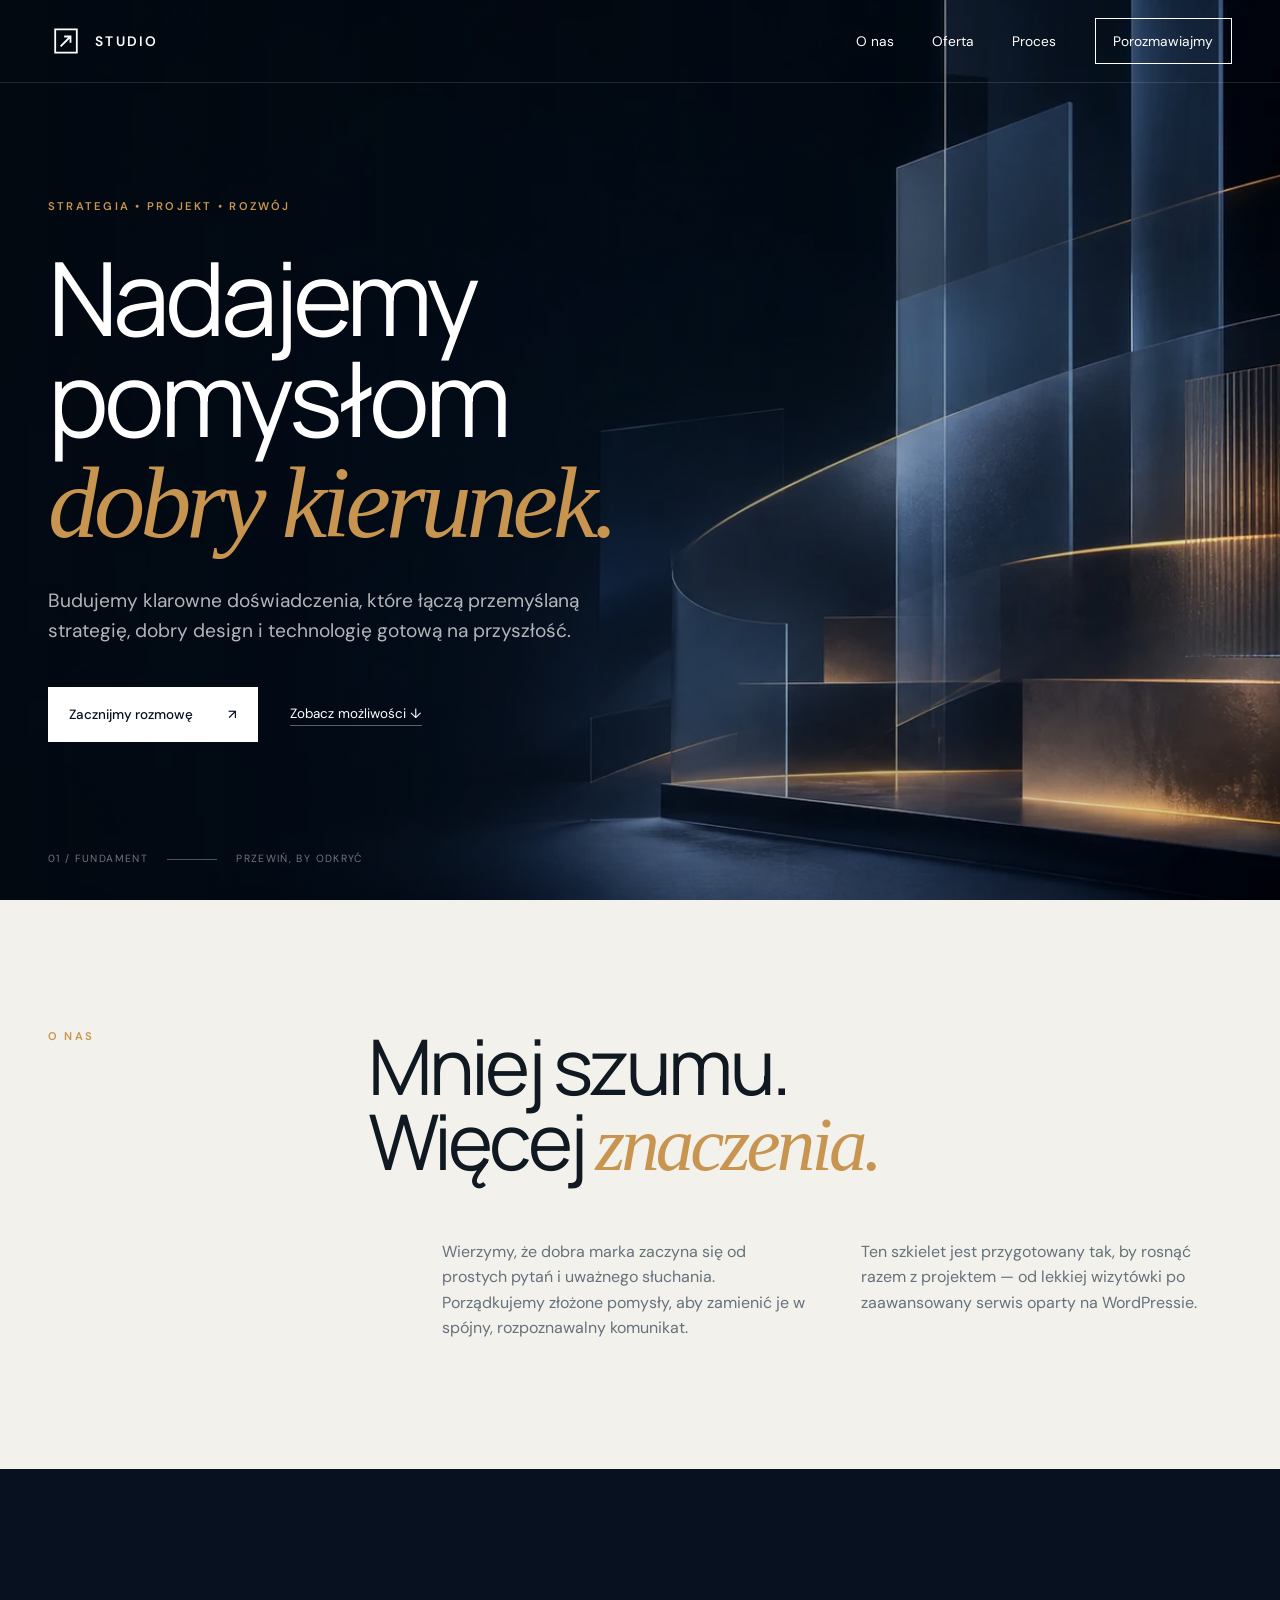
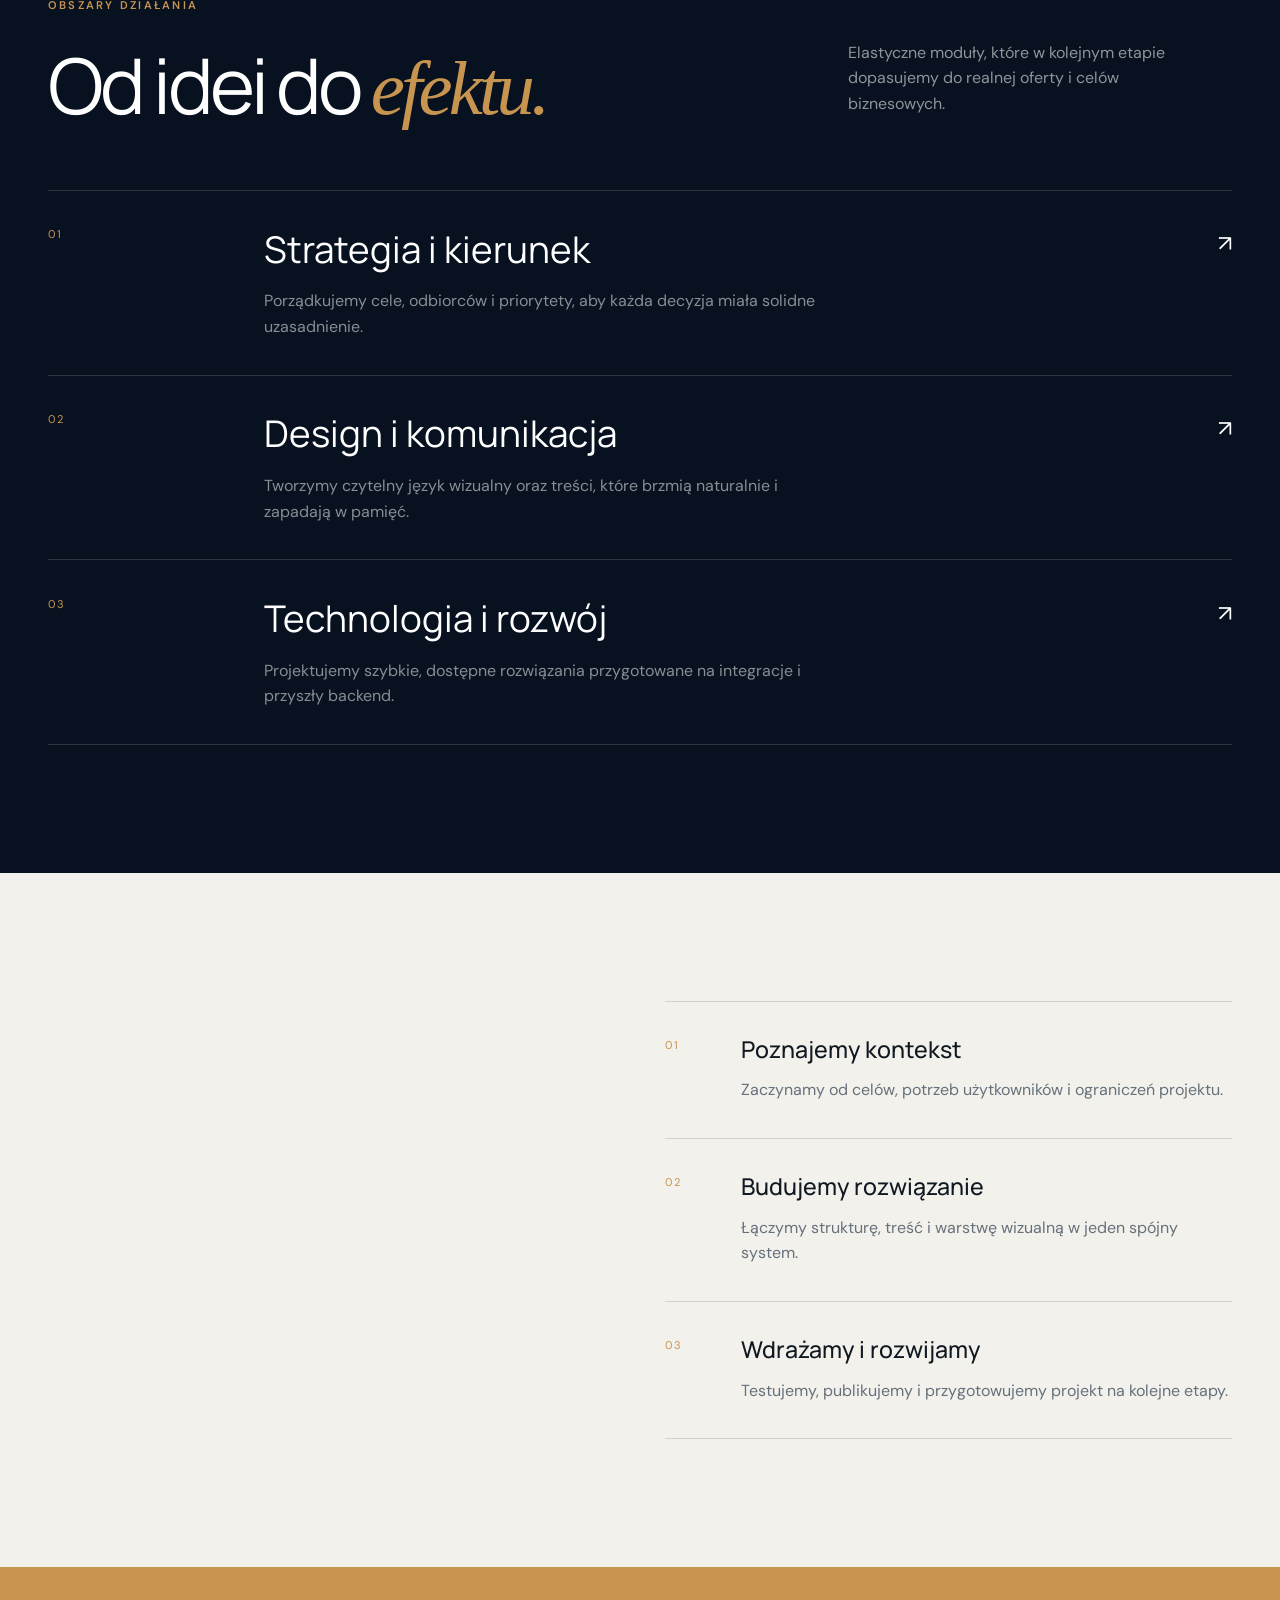
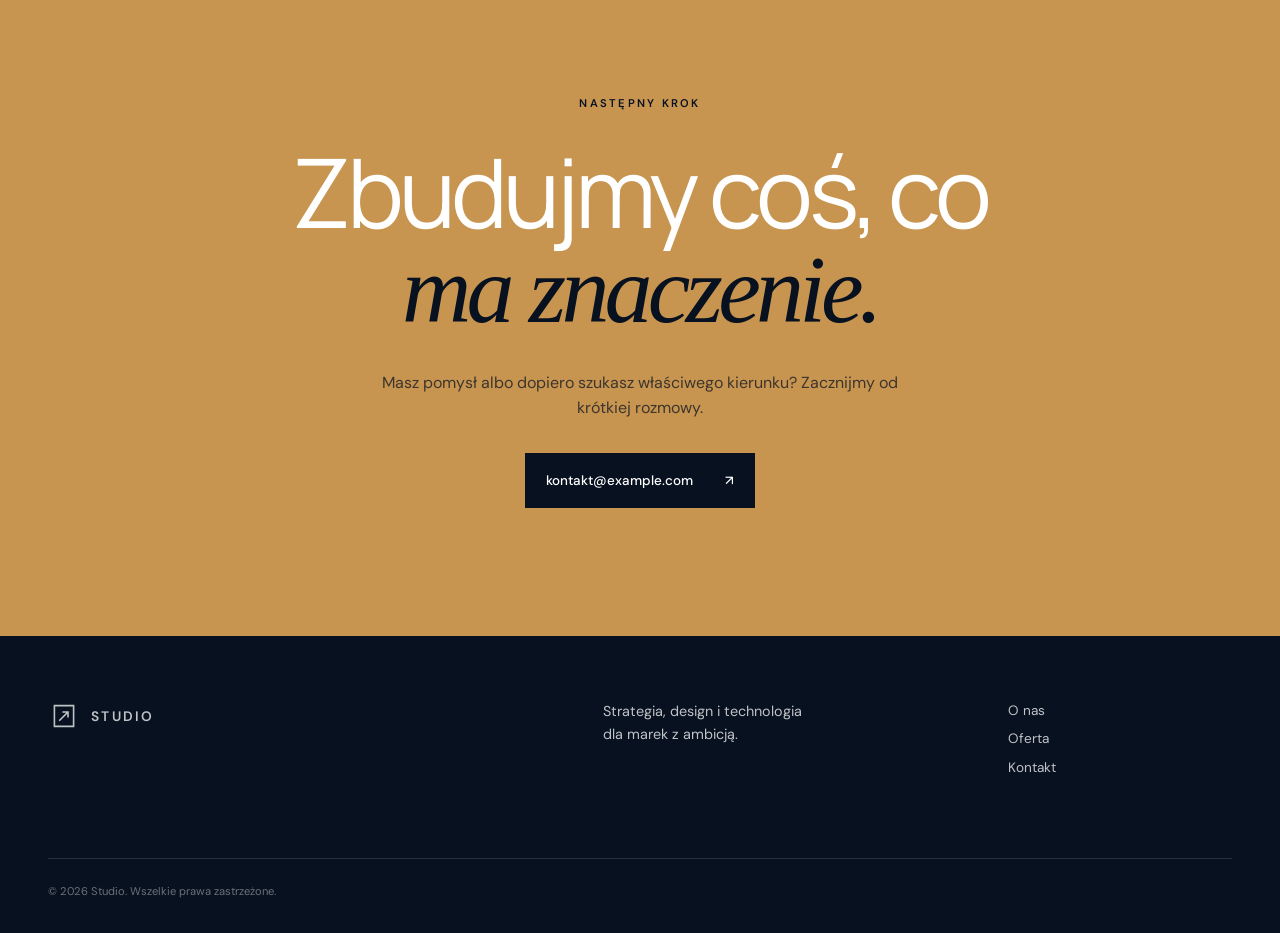
==== index.html @ fa6a7a1a "Initial professional website scaffold" ====
<!doctype html>
<html lang="pl">
  <head>
    <meta charset="utf-8">
    <meta name="viewport" content="width=device-width, initial-scale=1">
    <meta name="description" content="Nowoczesny fundament strony firmowej — przejrzysty, szybki i gotowy do dalszego rozwoju.">
    <meta name="theme-color" content="#07111f">
    <meta property="og:type" content="website">
    <meta property="og:title" content="Studio — dobry kierunek dla Twojej marki">
    <meta property="og:description" content="Profesjonalny szkielet strony gotowy na kolejny etap rozwoju.">
    <meta property="og:image" content="assets/images/hero-abstract.png">
    <title>Studio — dobry kierunek dla Twojej marki</title>

    <link rel="icon" href="assets/images/favicon.svg" type="image/svg+xml">
    <link rel="manifest" href="site.webmanifest">
    <link rel="preload" href="assets/images/hero-abstract.webp" as="image" type="image/webp">
    <link rel="stylesheet" href="assets/css/styles.css">
    <script src="assets/js/main.js" defer></script>
  </head>
  <body>
    <a class="skip-link" href="#main">Przejdź do treści</a>

    <header class="site-header" data-header>
      <div class="container header-inner">
        <a class="brand" href="#start" aria-label="Studio — strona główna">
          <svg aria-hidden="true" viewBox="0 0 40 40" width="36" height="36">
            <path d="M8 7h24v26H8z" fill="none" stroke="currentColor" stroke-width="2"/>
            <path d="M14 26 25 15m-7 0h7v7" fill="none" stroke="currentColor" stroke-width="2"/>
          </svg>
          <span>STUDIO</span>
        </a>

        <button class="menu-toggle" type="button" aria-expanded="false" aria-controls="main-nav">
          <span class="sr-only">Otwórz menu</span>
          <span></span><span></span>
        </button>

        <nav class="main-nav" id="main-nav" aria-label="Główna nawigacja">
          <a href="#o-nas">O nas</a>
          <a href="#oferta">Oferta</a>
          <a href="#proces">Proces</a>
          <a href="#kontakt" class="nav-cta">Porozmawiajmy</a>
        </nav>
      </div>
    </header>

    <main id="main">
      <section class="hero" id="start" aria-labelledby="hero-title">
        <div class="hero-media" aria-hidden="true"></div>
        <div class="container hero-content">
          <p class="eyebrow reveal">Strategia&nbsp;• Projekt&nbsp;• Rozwój</p>
          <h1 id="hero-title" class="reveal">Nadajemy pomysłom<br><em>dobry kierunek.</em></h1>
          <p class="hero-lead reveal">Budujemy klarowne doświadczenia, które łączą przemyślaną strategię, dobry design i technologię gotową na przyszłość.</p>
          <div class="hero-actions reveal">
            <a class="button button-primary" href="#kontakt">Zacznijmy rozmowę <span aria-hidden="true">↗</span></a>
            <a class="text-link" href="#oferta">Zobacz możliwości <span aria-hidden="true">↓</span></a>
          </div>
        </div>
        <div class="container hero-foot" aria-hidden="true">
          <span>01 / Fundament</span>
          <span class="hero-line"></span>
          <span>Przewiń, by odkryć</span>
        </div>
      </section>

      <section class="intro section" id="o-nas" aria-labelledby="intro-title">
        <div class="container intro-grid">
          <p class="section-label reveal">O nas</p>
          <div>
            <h2 id="intro-title" class="section-title reveal">Mniej szumu.<br>Więcej <em>znaczenia.</em></h2>
            <div class="intro-copy reveal">
              <p>Wierzymy, że dobra marka zaczyna się od prostych pytań i uważnego słuchania. Porządkujemy złożone pomysły, aby zamienić je w spójny, rozpoznawalny komunikat.</p>
              <p>Ten szkielet jest przygotowany tak, by rosnąć razem z projektem — od lekkiej wizytówki po zaawansowany serwis oparty na WordPressie.</p>
            </div>
          </div>
        </div>
      </section>

      <section class="services section" id="oferta" aria-labelledby="services-title">
        <div class="container">
          <div class="section-head">
            <div>
              <p class="section-label reveal">Obszary działania</p>
              <h2 id="services-title" class="section-title reveal">Od idei do <em>efektu.</em></h2>
            </div>
            <p class="section-aside reveal">Elastyczne moduły, które w kolejnym etapie dopasujemy do realnej oferty i celów biznesowych.</p>
          </div>

          <div class="service-list">
            <article class="service-card reveal">
              <span class="service-number">01</span>
              <div>
                <h3>Strategia i kierunek</h3>
                <p>Porządkujemy cele, odbiorców i priorytety, aby każda decyzja miała solidne uzasadnienie.</p>
              </div>
              <span class="service-icon" aria-hidden="true">↗</span>
            </article>
            <article class="service-card reveal">
              <span class="service-number">02</span>
              <div>
                <h3>Design i komunikacja</h3>
                <p>Tworzymy czytelny język wizualny oraz treści, które brzmią naturalnie i zapadają w pamięć.</p>
              </div>
              <span class="service-icon" aria-hidden="true">↗</span>
            </article>
            <article class="service-card reveal">
              <span class="service-number">03</span>
              <div>
                <h3>Technologia i rozwój</h3>
                <p>Projektujemy szybkie, dostępne rozwiązania przygotowane na integracje i przyszły backend.</p>
              </div>
              <span class="service-icon" aria-hidden="true">↗</span>
            </article>
          </div>
        </div>
      </section>

      <section class="process section" id="proces" aria-labelledby="process-title">
        <div class="container process-grid">
          <div class="process-heading">
            <p class="section-label reveal">Jak pracujemy</p>
            <h2 id="process-title" class="section-title reveal">Prosty proces.<br><em>Dobry rezultat.</em></h2>
          </div>
          <ol class="steps">
            <li class="reveal"><span>01</span><div><h3>Poznajemy kontekst</h3><p>Zaczynamy od celów, potrzeb użytkowników i ograniczeń projektu.</p></div></li>
            <li class="reveal"><span>02</span><div><h3>Budujemy rozwiązanie</h3><p>Łączymy strukturę, treść i warstwę wizualną w jeden spójny system.</p></div></li>
            <li class="reveal"><span>03</span><div><h3>Wdrażamy i rozwijamy</h3><p>Testujemy, publikujemy i przygotowujemy projekt na kolejne etapy.</p></div></li>
          </ol>
        </div>
      </section>

      <section class="contact section" id="kontakt" aria-labelledby="contact-title">
        <div class="container contact-inner">
          <p class="section-label reveal">Następny krok</p>
          <h2 id="contact-title" class="contact-title reveal">Zbudujmy coś, co<br><em>ma znaczenie.</em></h2>
          <p class="contact-copy reveal">Masz pomysł albo dopiero szukasz właściwego kierunku? Zacznijmy od krótkiej rozmowy.</p>
          <a class="button button-light reveal" href="mailto:kontakt@example.com">kontakt@example.com <span aria-hidden="true">↗</span></a>
        </div>
      </section>
    </main>

    <footer class="site-footer">
      <div class="container footer-grid">
        <a class="brand" href="#start" aria-label="Studio — wróć na początek">
          <svg aria-hidden="true" viewBox="0 0 40 40" width="32" height="32"><path d="M8 7h24v26H8zM14 26 25 15m-7 0h7v7" fill="none" stroke="currentColor" stroke-width="2"/></svg>
          <span>STUDIO</span>
        </a>
        <div class="footer-note">Strategia, design i technologia<br>dla marek z ambicją.</div>
        <div class="footer-links"><a href="#o-nas">O nas</a><a href="#oferta">Oferta</a><a href="#kontakt">Kontakt</a></div>
        <p class="copyright">© <span data-year></span> Studio. Wszelkie prawa zastrzeżone.</p>
      </div>
    </footer>
  </body>
</html>
---- assets/css/styles.css ----
@import url('https://fonts.googleapis.com/css2?family=DM+Sans:wght@400;500;600&family=Manrope:wght@400;500;600&display=swap');

:root {
  --ink: #101922;
  --navy: #07111f;
  --navy-soft: #0c1a2b;
  --paper: #f3f1eb;
  --white: #fff;
  --muted: #65717c;
  --line: rgba(16, 25, 34, .14);
  --accent: #c89551;
  --container: 1200px;
  --gutter: clamp(1.25rem, 4vw, 3rem);
  --display: "Manrope", sans-serif;
  --body: "DM Sans", sans-serif;
}

* { box-sizing: border-box; }
html { scroll-behavior: smooth; }
body { margin: 0; overflow-x: hidden; color: var(--ink); background: var(--paper); font-family: var(--body); line-height: 1.6; -webkit-font-smoothing: antialiased; }
body.menu-open { overflow: hidden; }
a { color: inherit; text-decoration: none; }
img { max-width: 100%; display: block; }
button { font: inherit; }
.container { width: min(100% - (var(--gutter) * 2), var(--container)); margin-inline: auto; }
.sr-only { position: absolute; width: 1px; height: 1px; padding: 0; margin: -1px; overflow: hidden; clip: rect(0, 0, 0, 0); white-space: nowrap; border: 0; }
.skip-link { position: fixed; z-index: 100; top: 1rem; left: 1rem; padding: .7rem 1rem; color: var(--navy); background: var(--white); transform: translateY(-150%); transition: transform .2s; }
.skip-link:focus { transform: translateY(0); }

.site-header { position: fixed; z-index: 20; inset: 0 0 auto; color: var(--white); border-bottom: 1px solid rgba(255,255,255,.12); transition: background .3s, color .3s, box-shadow .3s; }
.site-header.is-scrolled { color: var(--ink); background: rgba(243,241,235,.92); box-shadow: 0 8px 30px rgba(0,0,0,.06); backdrop-filter: blur(14px); }
.header-inner { min-height: 82px; display: flex; align-items: center; justify-content: space-between; }
.brand { position: relative; z-index: 2; display: inline-flex; align-items: center; gap: .7rem; font-size: .86rem; font-weight: 600; letter-spacing: .16em; }
.main-nav { display: flex; align-items: center; gap: clamp(1.4rem, 3vw, 2.8rem); font-size: .86rem; }
.main-nav > a:not(.nav-cta) { position: relative; }
.main-nav > a:not(.nav-cta)::after { content: ""; position: absolute; inset: auto 0 -.4rem; height: 1px; background: currentColor; transform: scaleX(0); transform-origin: right; transition: transform .25s; }
.main-nav > a:hover::after, .main-nav > a:focus-visible::after { transform: scaleX(1); transform-origin: left; }
.nav-cta { padding: .7rem 1.1rem; border: 1px solid currentColor; }
.menu-toggle { display: none; width: 42px; height: 42px; border: 0; background: transparent; color: currentColor; }
.menu-toggle::before, .menu-toggle::after { content: ""; display: block; width: 22px; height: 1px; margin: 3px auto; background: currentColor; transition: transform .2s; }

.hero { position: relative; isolation: isolate; min-height: min(900px, 100svh); display: grid; align-items: center; overflow: hidden; color: var(--white); background: var(--navy); }
.hero::after { content: ""; position: absolute; z-index: -1; inset: 0; background: linear-gradient(90deg, rgba(3,10,18,.8) 0%, rgba(3,10,18,.35) 55%, rgba(3,10,18,.06)); }
.hero-media { position: absolute; z-index: -2; inset: 0; background: url("../images/hero-abstract.webp") 57% center / cover no-repeat; animation: hero-in 1.5s cubic-bezier(.2,.7,.2,1) both; }
.hero-content { padding-block: 9.5rem 7rem; }
.eyebrow, .section-label { margin: 0 0 2rem; color: var(--accent); font-size: .7rem; font-weight: 600; letter-spacing: .2em; text-transform: uppercase; }
.hero h1, .section-title, .contact-title { font-family: var(--display); font-weight: 400; line-height: .98; letter-spacing: -.05em; }
.hero h1 { max-width: 900px; margin: 0; font-size: clamp(3.3rem, 8vw, 7.7rem); }
em { color: var(--accent); font-family: Georgia, serif; font-weight: 400; }
.hero-lead { max-width: 570px; margin: 2rem 0 0; color: rgba(255,255,255,.7); font-size: clamp(1rem, 1.5vw, 1.2rem); }
.hero-actions { display: flex; align-items: center; gap: 2rem; margin-top: 2.5rem; }
.button { display: inline-flex; align-items: center; justify-content: space-between; gap: 2rem; min-width: 210px; padding: 1rem 1.25rem; border: 1px solid transparent; font-size: .84rem; font-weight: 500; transition: transform .2s, background .2s, color .2s; }
.button:hover { transform: translateY(-2px); }
.button-primary { color: var(--navy); background: var(--white); }
.text-link { font-size: .84rem; border-bottom: 1px solid rgba(255,255,255,.35); }
.hero-foot { position: absolute; inset: auto 0 2rem; display: flex; align-items: center; gap: 1.2rem; color: rgba(255,255,255,.44); font-size: .65rem; letter-spacing: .13em; text-transform: uppercase; }
.hero-line { width: 50px; height: 1px; background: rgba(255,255,255,.3); }

.section { padding-block: clamp(5.5rem, 10vw, 9rem); }
.intro-grid { display: grid; grid-template-columns: 1fr 3fr; gap: 2rem; }
.section-title { margin: 0; font-size: clamp(2.7rem, 6vw, 5.6rem); }
.intro-copy { max-width: 790px; display: grid; grid-template-columns: repeat(2, 1fr); gap: 3rem; margin: 3.5rem 0 0 auto; color: var(--muted); }
.intro-copy p { margin: 0; }

.services { color: var(--white); background: var(--navy); }
.section-head { display: grid; grid-template-columns: 2fr 1fr; align-items: end; gap: 2rem; margin-bottom: 4rem; }
.section-aside { max-width: 350px; margin: 0 0 .6rem; color: rgba(255,255,255,.55); }
.service-list { border-top: 1px solid rgba(255,255,255,.15); }
.service-card { display: grid; grid-template-columns: .4fr 2fr auto; gap: 2rem; align-items: start; padding: 2.2rem 0; border-bottom: 1px solid rgba(255,255,255,.15); transition: padding .25s, background .25s; }
.service-card:hover { padding-inline: 1rem; background: rgba(255,255,255,.025); }
.service-number { color: var(--accent); font-size: .7rem; letter-spacing: .15em; }
.service-card h3 { margin: -.4rem 0 .6rem; font-family: var(--display); font-size: clamp(1.5rem, 3vw, 2.3rem); font-weight: 400; }
.service-card p { max-width: 580px; margin: 0; color: rgba(255,255,255,.52); }
.service-icon { font-size: 1.4rem; }

.process-grid { display: grid; grid-template-columns: 1fr 1.1fr; gap: clamp(3rem, 8vw, 8rem); }
.process-heading { position: sticky; top: 130px; align-self: start; }
.steps { margin: 0; padding: 0; list-style: none; border-top: 1px solid var(--line); }
.steps li { display: grid; grid-template-columns: 60px 1fr; gap: 1rem; padding: 2.2rem 0; border-bottom: 1px solid var(--line); }
.steps li > span { color: var(--accent); font-size: .7rem; letter-spacing: .14em; }
.steps h3 { margin: -.4rem 0 .6rem; font-family: var(--display); font-size: 1.45rem; font-weight: 500; }
.steps p { margin: 0; color: var(--muted); }

.contact { color: var(--white); background: var(--accent); }
.contact .section-label { color: var(--navy); }
.contact-inner { text-align: center; }
.contact-title { margin: 0; font-size: clamp(3rem, 7.5vw, 7rem); }
.contact-title em { color: var(--navy); }
.contact-copy { max-width: 540px; margin: 2rem auto; color: rgba(7,17,31,.72); }
.button-light { color: var(--white); background: var(--navy); }

.site-footer { padding: 4rem 0 2rem; color: rgba(255,255,255,.75); background: var(--navy); }
.footer-grid { display: grid; grid-template-columns: 1.4fr 1fr .6fr; gap: 2rem; align-items: start; }
.footer-note { font-size: .9rem; }
.footer-links { display: grid; gap: .4rem; font-size: .85rem; }
.footer-links a:hover { color: var(--white); }
.copyright { grid-column: 1 / -1; margin: 3rem 0 0; padding-top: 1.5rem; border-top: 1px solid rgba(255,255,255,.12); font-size: .7rem; color: rgba(255,255,255,.4); }

.reveal { opacity: 0; transform: translateY(22px); transition: opacity .75s ease, transform .75s cubic-bezier(.2,.7,.2,1); }
.reveal.is-visible { opacity: 1; transform: none; }
@keyframes hero-in { from { opacity: 0; transform: scale(1.04); } }

@media (max-width: 780px) {
  body.menu-open .site-header { color: var(--white); }
  .header-inner { min-height: 68px; }
  .menu-toggle { position: relative; z-index: 2; display: flex; flex-direction: column; align-items: center; justify-content: center; flex: 0 0 42px; }
  .menu-toggle[aria-expanded="true"]::before { transform: translateY(3.5px) rotate(45deg); }
  .menu-toggle[aria-expanded="true"]::after { transform: translateY(-3.5px) rotate(-45deg); }
  .main-nav { position: fixed; inset: 0; display: flex; flex-direction: column; align-items: flex-start; justify-content: center; padding: var(--gutter); color: var(--white); background: var(--navy); opacity: 0; visibility: hidden; transform: translateY(-10px); transition: .25s; font-family: var(--display); font-size: 2rem; }
  .main-nav.is-open { opacity: 1; visibility: visible; transform: none; }
  .nav-cta { margin-top: 1rem; font-family: var(--body); font-size: .9rem; }
  .hero { min-height: 780px; }
  .hero h1 { font-size: clamp(2.75rem, 12vw, 3.3rem); }
  .hero-lead { width: 100%; overflow-wrap: break-word; }
  .hero::after { background: linear-gradient(90deg, rgba(3,10,18,.8), rgba(3,10,18,.22)); }
  .hero-media { background-position: 64% center; }
  .hero-actions { align-items: flex-start; flex-direction: column; gap: 1.3rem; }
  .hero-foot { display: none; }
  .intro-grid, .section-head, .process-grid { grid-template-columns: 1fr; }
  .intro-copy { grid-template-columns: 1fr; gap: 1rem; margin-top: 2.5rem; }
  .section-aside { margin-top: 1rem; }
  .service-card { grid-template-columns: 35px 1fr auto; gap: .8rem; }
  .process-heading { position: static; }
  .footer-grid { grid-template-columns: 1fr 1fr; }
  .footer-note { display: none; }
}

@media (prefers-reduced-motion: reduce) {
  html { scroll-behavior: auto; }
  *, *::before, *::after { animation-duration: .01ms !important; animation-iteration-count: 1 !important; transition-duration: .01ms !important; }
  .reveal { opacity: 1; transform: none; }
}
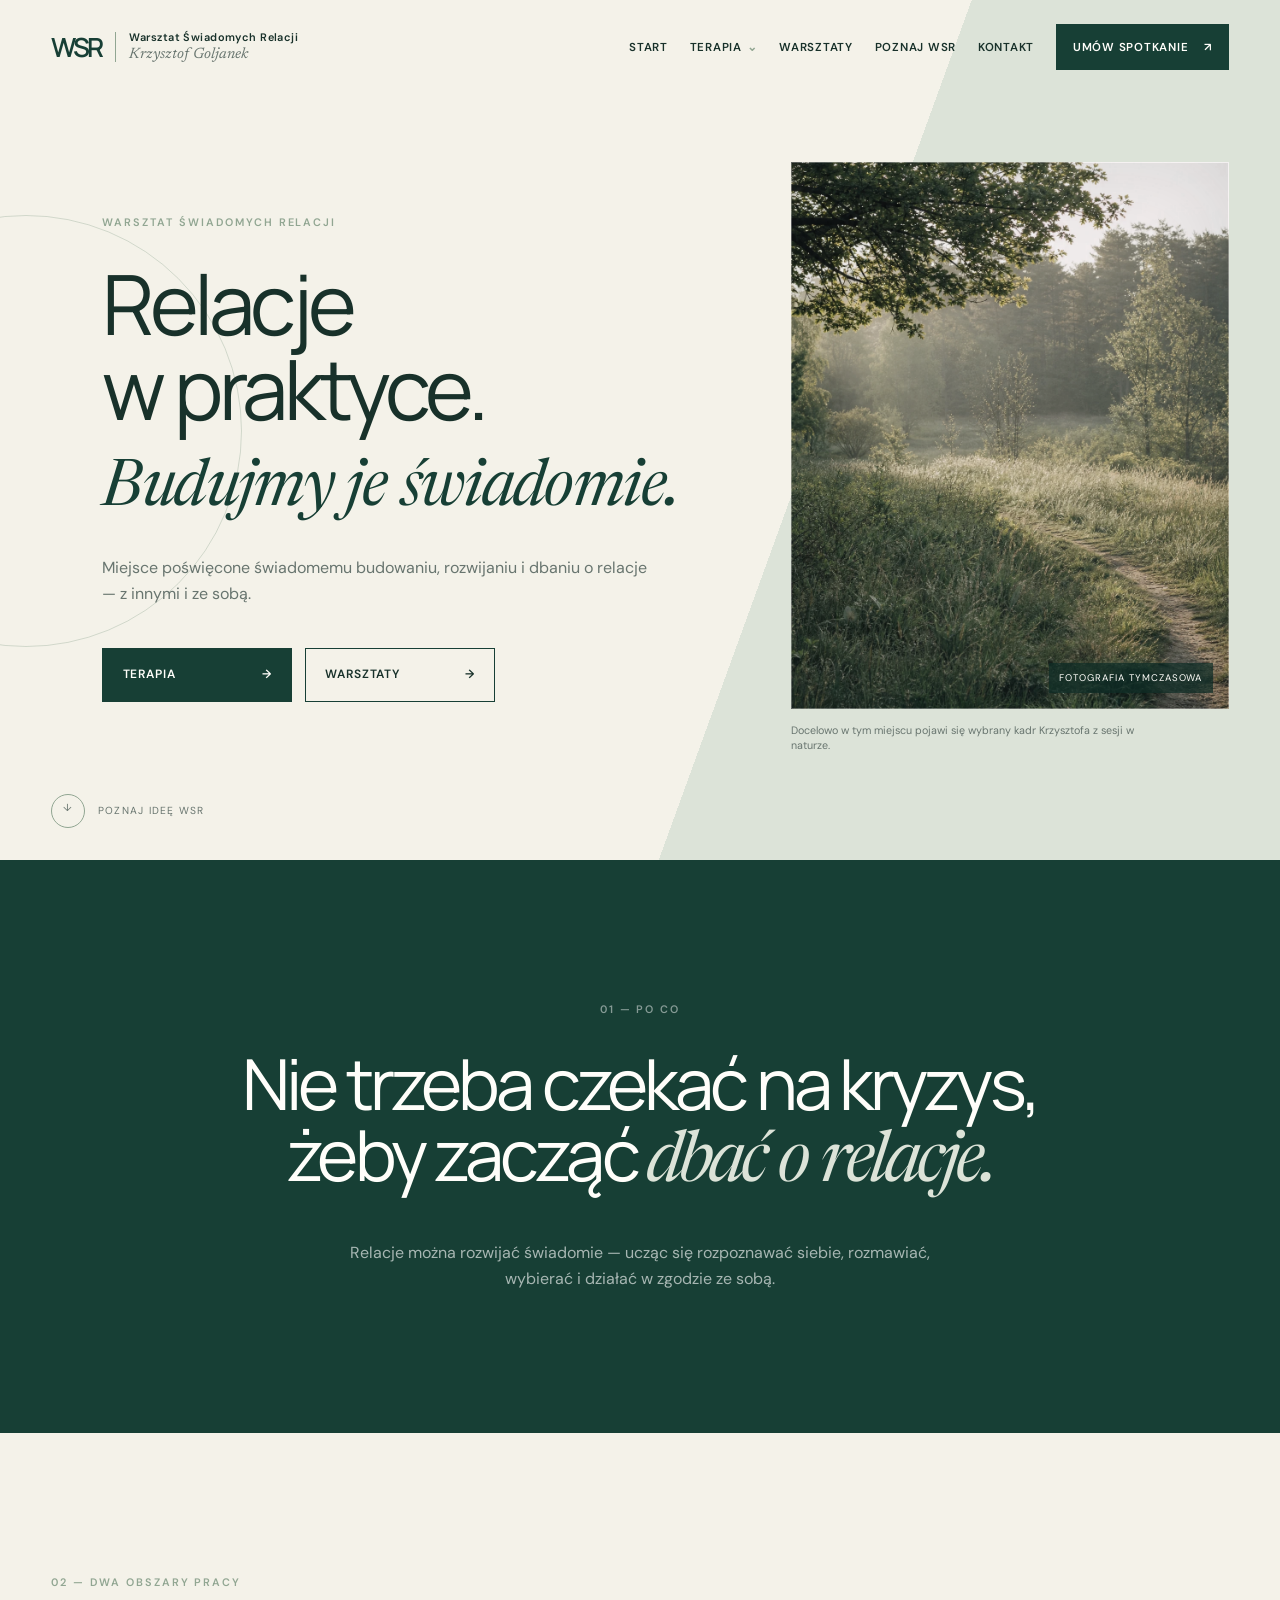
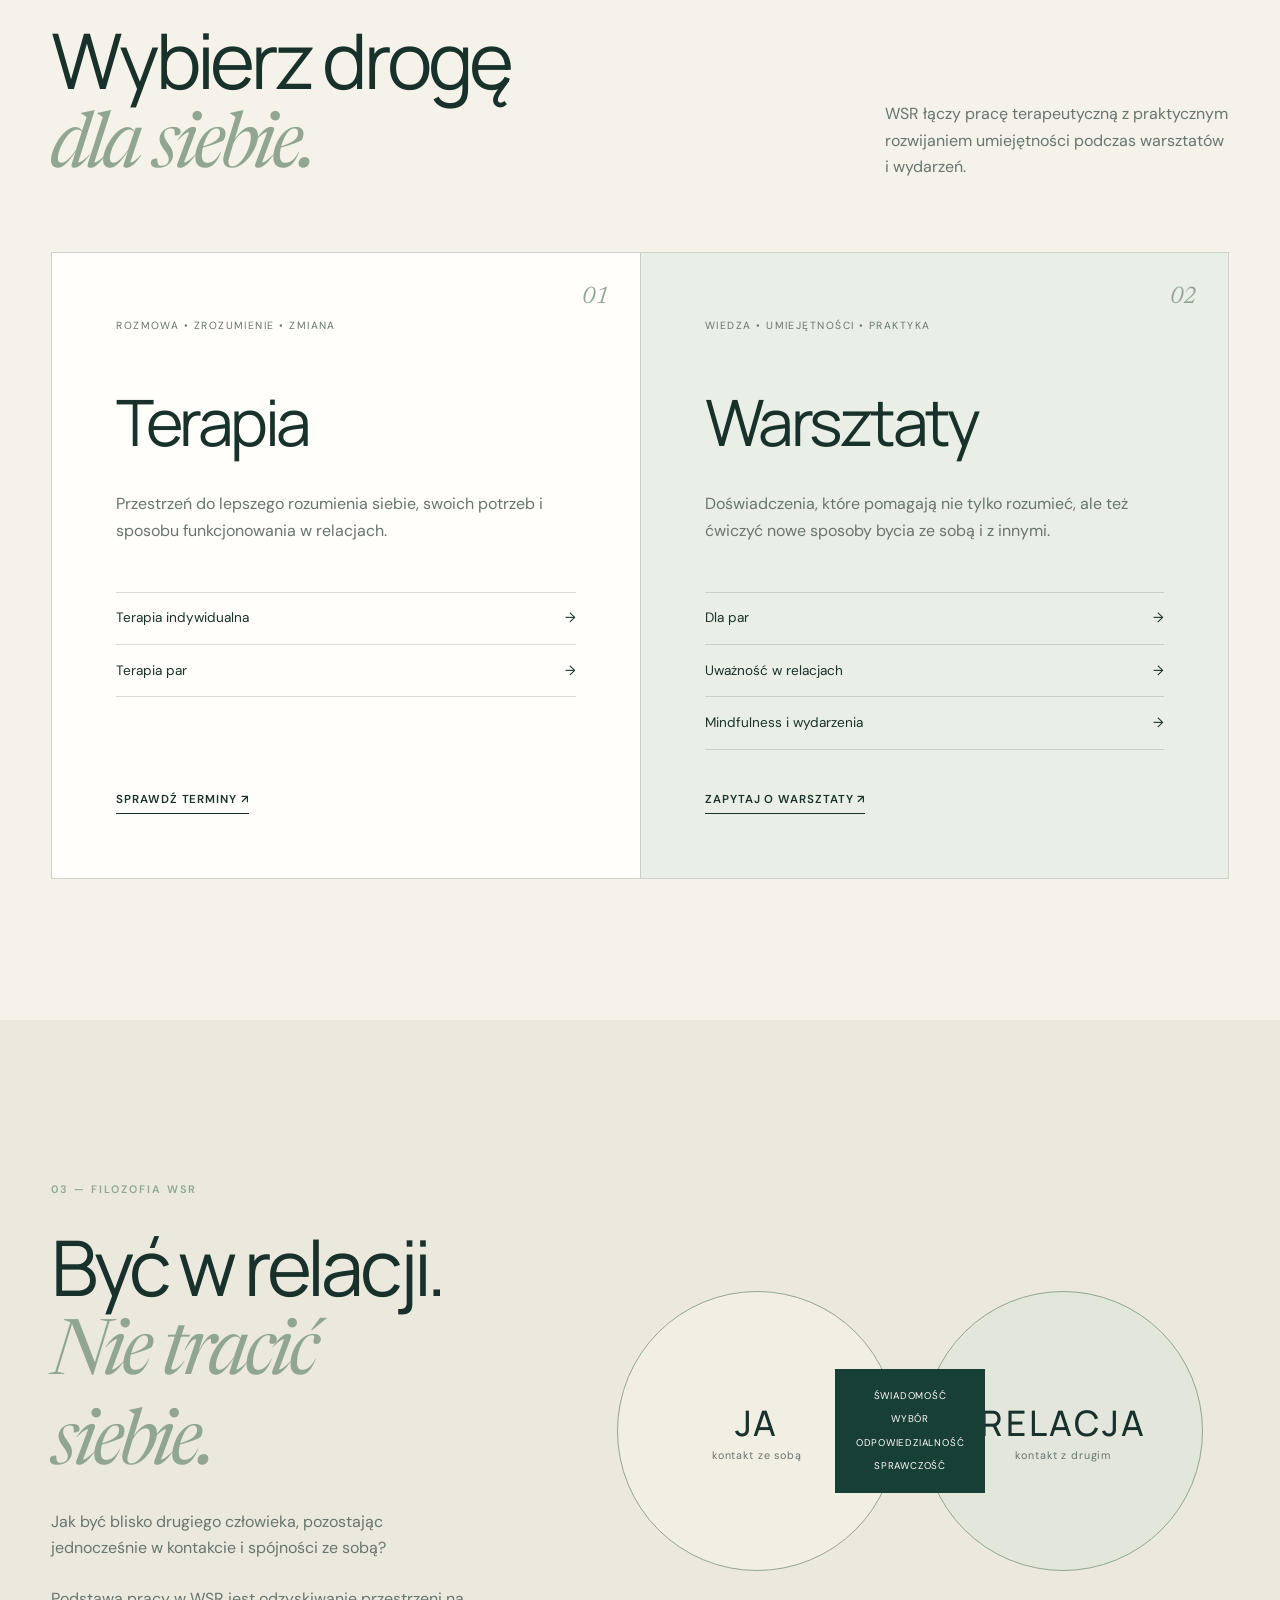
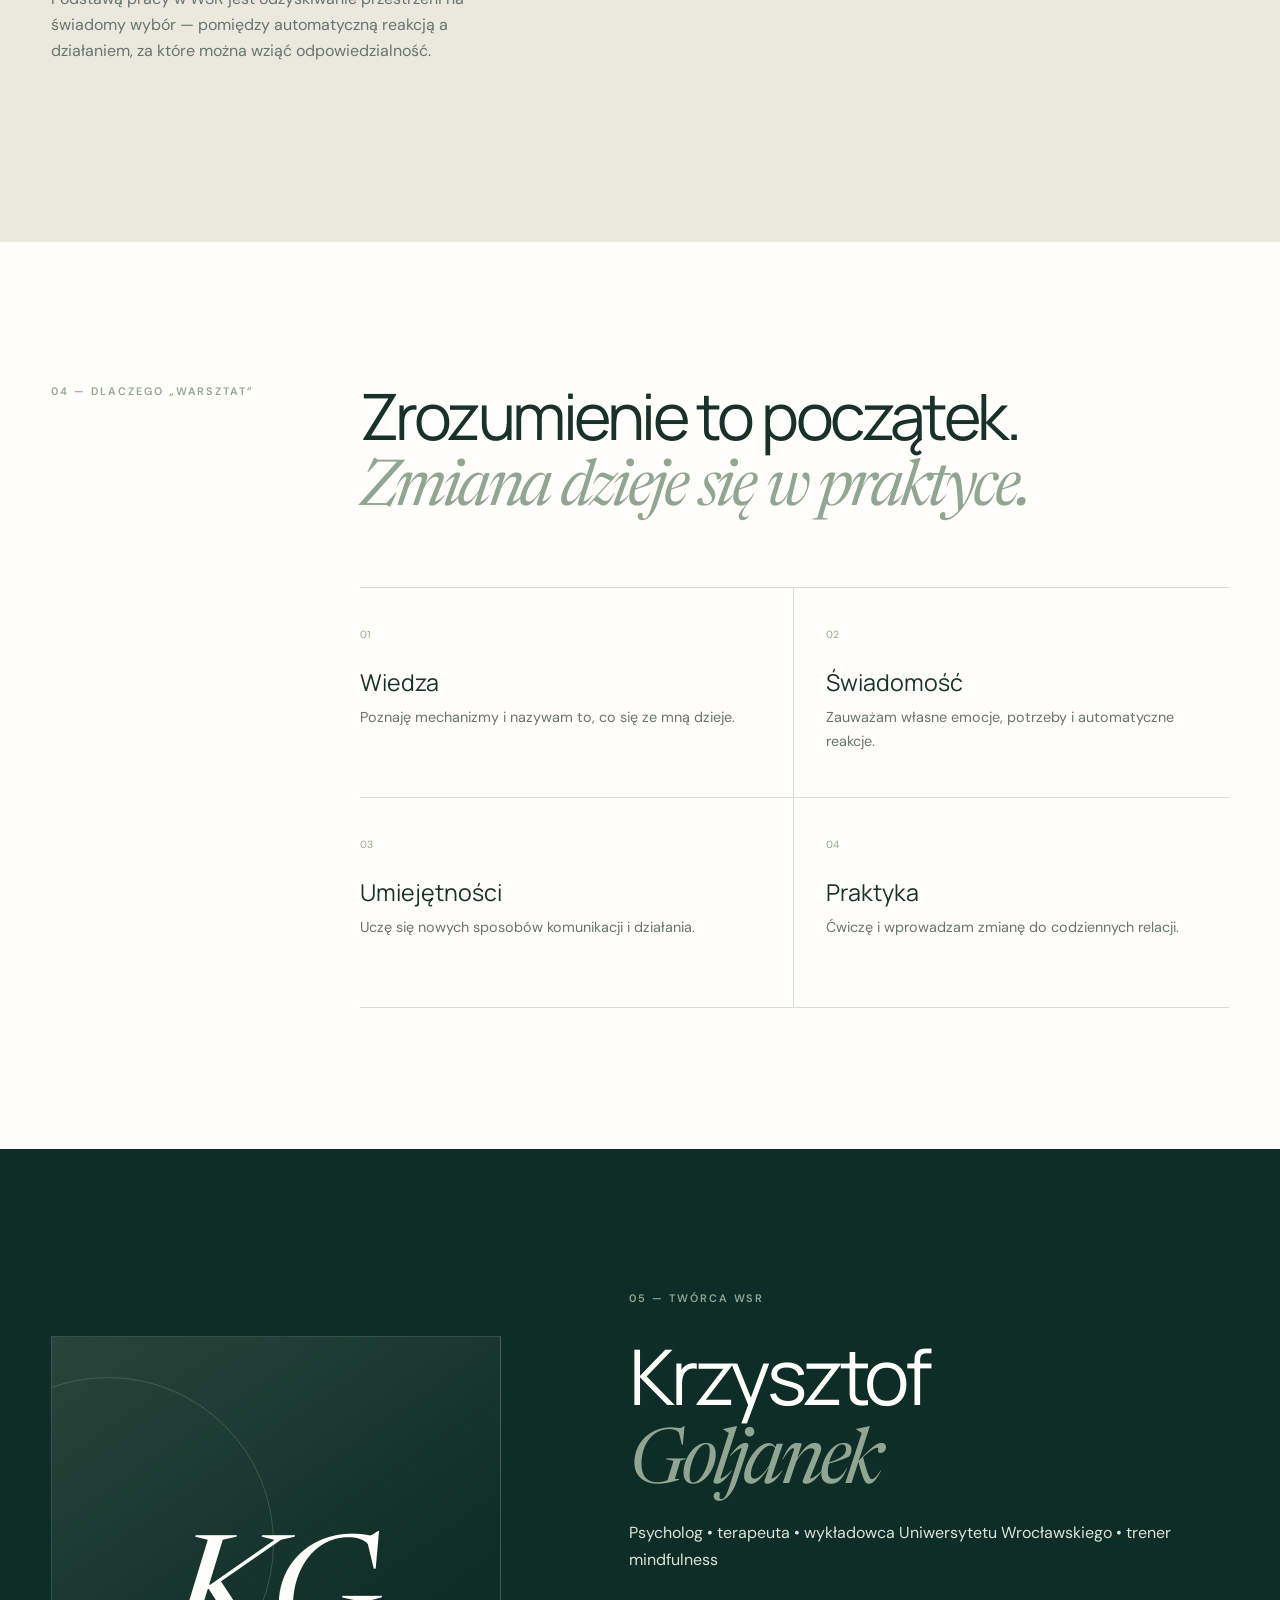
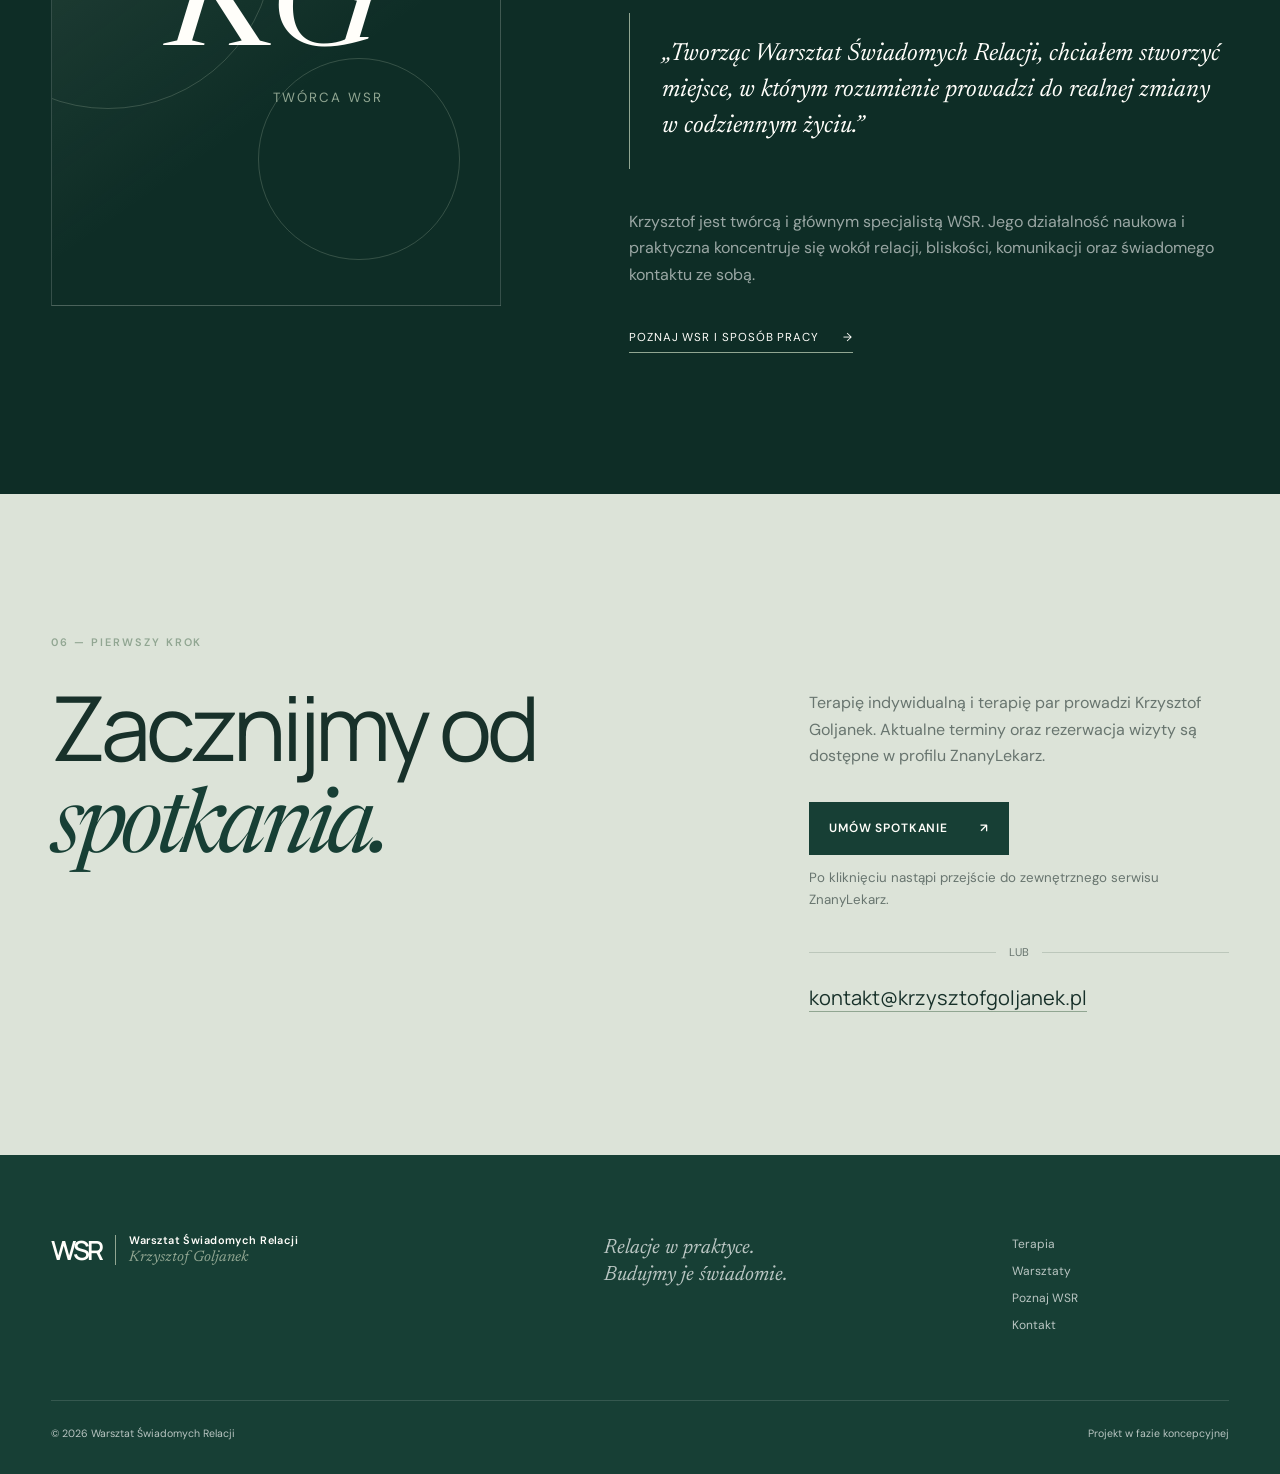
==== commit eb434bbd: "Redesign site for Warsztat Swiadomych Relacji" ====
--- a/index.html
+++ b/index.html
@@ -3,152 +3,152 @@
   <head>
     <meta charset="utf-8">
     <meta name="viewport" content="width=device-width, initial-scale=1">
-    <meta name="description" content="Nowoczesny fundament strony firmowej — przejrzysty, szybki i gotowy do dalszego rozwoju.">
-    <meta name="theme-color" content="#07111f">
+    <meta name="description" content="Warsztat Świadomych Relacji — terapia, warsztaty i praktyczne rozwijanie relacji z innymi oraz ze sobą.">
+    <meta name="theme-color" content="#f4f2e9">
     <meta property="og:type" content="website">
-    <meta property="og:title" content="Studio — dobry kierunek dla Twojej marki">
-    <meta property="og:description" content="Profesjonalny szkielet strony gotowy na kolejny etap rozwoju.">
-    <meta property="og:image" content="assets/images/hero-abstract.png">
-    <title>Studio — dobry kierunek dla Twojej marki</title>
-
+    <meta property="og:title" content="Warsztat Świadomych Relacji">
+    <meta property="og:description" content="Relacje w praktyce. Budujmy je świadomie.">
+    <meta property="og:image" content="assets/images/wsr-hero-temporary.webp">
+    <title>Warsztat Świadomych Relacji — Krzysztof Goljanek</title>
     <link rel="icon" href="assets/images/favicon.svg" type="image/svg+xml">
     <link rel="manifest" href="site.webmanifest">
-    <link rel="preload" href="assets/images/hero-abstract.webp" as="image" type="image/webp">
+    <link rel="preload" href="assets/images/wsr-hero-temporary.webp" as="image" type="image/webp">
     <link rel="stylesheet" href="assets/css/styles.css">
     <script src="assets/js/main.js" defer></script>
   </head>
   <body>
     <a class="skip-link" href="#main">Przejdź do treści</a>
-
     <header class="site-header" data-header>
       <div class="container header-inner">
-        <a class="brand" href="#start" aria-label="Studio — strona główna">
-          <svg aria-hidden="true" viewBox="0 0 40 40" width="36" height="36">
-            <path d="M8 7h24v26H8z" fill="none" stroke="currentColor" stroke-width="2"/>
-            <path d="M14 26 25 15m-7 0h7v7" fill="none" stroke="currentColor" stroke-width="2"/>
-          </svg>
-          <span>STUDIO</span>
+        <a class="brand" href="#start" aria-label="Warsztat Świadomych Relacji — strona główna">
+          <span class="brand-mark" aria-hidden="true">WSR</span>
+          <span class="brand-copy"><span>Warsztat Świadomych Relacji</span><i>Krzysztof Goljanek</i></span>
         </a>
-
-        <button class="menu-toggle" type="button" aria-expanded="false" aria-controls="main-nav">
-          <span class="sr-only">Otwórz menu</span>
-          <span></span><span></span>
-        </button>
-
+        <button class="menu-toggle" type="button" aria-expanded="false" aria-controls="main-nav"><span class="sr-only">Otwórz menu</span></button>
         <nav class="main-nav" id="main-nav" aria-label="Główna nawigacja">
-          <a href="#o-nas">O nas</a>
-          <a href="#oferta">Oferta</a>
-          <a href="#proces">Proces</a>
-          <a href="#kontakt" class="nav-cta">Porozmawiajmy</a>
+          <a href="#start">Start</a>
+          <details class="nav-dropdown">
+            <summary>Terapia</summary>
+            <div class="dropdown-menu"><a href="#terapia-indywidualna">Terapia indywidualna</a><a href="#terapia-par">Terapia par</a></div>
+          </details>
+          <a href="#warsztaty">Warsztaty</a><a href="#poznaj-wsr">Poznaj WSR</a><a href="#kontakt">Kontakt</a>
+          <a class="nav-booking booking-link" data-booking href="https://www.znanylekarz.pl/krzysztof-goljanek/psycholog/wroclaw">Umów spotkanie <span aria-hidden="true">↗</span></a>
         </nav>
       </div>
     </header>
-
     <main id="main">
       <section class="hero" id="start" aria-labelledby="hero-title">
-        <div class="hero-media" aria-hidden="true"></div>
-        <div class="container hero-content">
-          <p class="eyebrow reveal">Strategia&nbsp;• Projekt&nbsp;• Rozwój</p>
-          <h1 id="hero-title" class="reveal">Nadajemy pomysłom<br><em>dobry kierunek.</em></h1>
-          <p class="hero-lead reveal">Budujemy klarowne doświadczenia, które łączą przemyślaną strategię, dobry design i technologię gotową na przyszłość.</p>
-          <div class="hero-actions reveal">
-            <a class="button button-primary" href="#kontakt">Zacznijmy rozmowę <span aria-hidden="true">↗</span></a>
-            <a class="text-link" href="#oferta">Zobacz możliwości <span aria-hidden="true">↓</span></a>
+        <div class="container hero-grid">
+          <div class="hero-copy">
+            <p class="eyebrow reveal">Warsztat Świadomych Relacji</p>
+            <h1 id="hero-title" class="reveal">Relacje<br>w praktyce.<br><em>Budujmy je świadomie.</em></h1>
+            <p class="hero-intro reveal">Miejsce poświęcone świadomemu budowaniu, rozwijaniu i dbaniu o relacje — z innymi i ze sobą.</p>
+            <div class="hero-actions reveal" aria-label="Główne obszary oferty">
+              <a class="button button-primary" href="#terapia">Terapia <span aria-hidden="true">→</span></a>
+              <a class="button button-ghost" href="#warsztaty">Warsztaty <span aria-hidden="true">→</span></a>
+            </div>
           </div>
+          <figure class="hero-visual reveal">
+            <div class="hero-image-wrap">
+              <img src="assets/images/wsr-hero-temporary.webp" width="1024" height="1536" alt="Spokojna leśna polana w miękkim porannym świetle">
+              <span class="image-note">Fotografia tymczasowa</span>
+            </div>
+            <figcaption>Docelowo w tym miejscu pojawi się wybrany kadr Krzysztofa z sesji w naturze.</figcaption>
+          </figure>
         </div>
-        <div class="container hero-foot" aria-hidden="true">
-          <span>01 / Fundament</span>
-          <span class="hero-line"></span>
-          <span>Przewiń, by odkryć</span>
+        <a class="scroll-cue" href="#idea" aria-label="Przejdź do kolejnej sekcji"><span></span> Poznaj ideę WSR</a>
+      </section>
+      <section class="idea section" id="idea" aria-labelledby="idea-title">
+        <div class="container idea-inner">
+          <p class="section-index reveal">01 — Po co</p>
+          <h2 id="idea-title" class="idea-quote reveal">Nie trzeba czekać na kryzys,<br>żeby zacząć <em>dbać o relacje.</em></h2>
+          <p class="idea-copy reveal">Relacje można rozwijać świadomie — ucząc się rozpoznawać siebie, rozmawiać, wybierać i działać w zgodzie ze sobą.</p>
         </div>
       </section>
-
-      <section class="intro section" id="o-nas" aria-labelledby="intro-title">
-        <div class="container intro-grid">
-          <p class="section-label reveal">O nas</p>
-          <div>
-            <h2 id="intro-title" class="section-title reveal">Mniej szumu.<br>Więcej <em>znaczenia.</em></h2>
-            <div class="intro-copy reveal">
-              <p>Wierzymy, że dobra marka zaczyna się od prostych pytań i uważnego słuchania. Porządkujemy złożone pomysły, aby zamienić je w spójny, rozpoznawalny komunikat.</p>
-              <p>Ten szkielet jest przygotowany tak, by rosnąć razem z projektem — od lekkiej wizytówki po zaawansowany serwis oparty na WordPressie.</p>
-            </div>
+      <section class="offer section" id="terapia" aria-labelledby="offer-title">
+        <div class="container">
+          <div class="section-heading">
+            <div><p class="section-index reveal">02 — Dwa obszary pracy</p><h2 id="offer-title" class="section-title reveal">Wybierz drogę<br><em>dla siebie.</em></h2></div>
+            <p class="section-lead reveal">WSR łączy pracę terapeutyczną z praktycznym rozwijaniem umiejętności podczas warsztatów i wydarzeń.</p>
           </div>
-        </div>
-      </section>
-
-      <section class="services section" id="oferta" aria-labelledby="services-title">
-        <div class="container">
-          <div class="section-head">
-            <div>
-              <p class="section-label reveal">Obszary działania</p>
-              <h2 id="services-title" class="section-title reveal">Od idei do <em>efektu.</em></h2>
-            </div>
-            <p class="section-aside reveal">Elastyczne moduły, które w kolejnym etapie dopasujemy do realnej oferty i celów biznesowych.</p>
-          </div>
-
-          <div class="service-list">
-            <article class="service-card reveal">
-              <span class="service-number">01</span>
-              <div>
-                <h3>Strategia i kierunek</h3>
-                <p>Porządkujemy cele, odbiorców i priorytety, aby każda decyzja miała solidne uzasadnienie.</p>
-              </div>
-              <span class="service-icon" aria-hidden="true">↗</span>
+          <div class="offer-grid">
+            <article class="offer-card therapy-card reveal">
+              <div class="card-number">01</div><p class="card-kicker">Rozmowa • Zrozumienie • Zmiana</p><h3>Terapia</h3>
+              <p>Przestrzeń do lepszego rozumienia siebie, swoich potrzeb i sposobu funkcjonowania w relacjach.</p>
+              <ul class="card-links"><li id="terapia-indywidualna"><a href="#kontakt">Terapia indywidualna <span>→</span></a></li><li id="terapia-par"><a href="#kontakt">Terapia par <span>→</span></a></li></ul>
+              <a class="card-cta booking-link" data-booking href="https://www.znanylekarz.pl/krzysztof-goljanek/psycholog/wroclaw">Sprawdź terminy <span aria-hidden="true">↗</span></a>
             </article>
-            <article class="service-card reveal">
-              <span class="service-number">02</span>
-              <div>
-                <h3>Design i komunikacja</h3>
-                <p>Tworzymy czytelny język wizualny oraz treści, które brzmią naturalnie i zapadają w pamięć.</p>
-              </div>
-              <span class="service-icon" aria-hidden="true">↗</span>
-            </article>
-            <article class="service-card reveal">
-              <span class="service-number">03</span>
-              <div>
-                <h3>Technologia i rozwój</h3>
-                <p>Projektujemy szybkie, dostępne rozwiązania przygotowane na integracje i przyszły backend.</p>
-              </div>
-              <span class="service-icon" aria-hidden="true">↗</span>
+            <article class="offer-card workshop-card reveal" id="warsztaty">
+              <div class="card-number">02</div><p class="card-kicker">Wiedza • Umiejętności • Praktyka</p><h3>Warsztaty</h3>
+              <p>Doświadczenia, które pomagają nie tylko rozumieć, ale też ćwiczyć nowe sposoby bycia ze sobą i z innymi.</p>
+              <ul class="card-links"><li><a href="#kontakt">Dla par <span>→</span></a></li><li><a href="#kontakt">Uważność w relacjach <span>→</span></a></li><li><a href="#kontakt">Mindfulness i wydarzenia <span>→</span></a></li></ul>
+              <a class="card-cta" href="mailto:kontakt@krzysztofgoljanek.pl?subject=Warsztaty%20WSR">Zapytaj o warsztaty <span aria-hidden="true">↗</span></a>
             </article>
           </div>
         </div>
       </section>
-
-      <section class="process section" id="proces" aria-labelledby="process-title">
-        <div class="container process-grid">
-          <div class="process-heading">
-            <p class="section-label reveal">Jak pracujemy</p>
-            <h2 id="process-title" class="section-title reveal">Prosty proces.<br><em>Dobry rezultat.</em></h2>
+      <section class="philosophy section" aria-labelledby="philosophy-title">
+        <div class="container philosophy-grid">
+          <div class="philosophy-copy">
+            <p class="section-index reveal">03 — Filozofia WSR</p><h2 id="philosophy-title" class="section-title reveal">Być w relacji.<br><em>Nie tracić siebie.</em></h2>
+            <p class="reveal">Jak być blisko drugiego człowieka, pozostając jednocześnie w kontakcie i spójności ze sobą?</p>
+            <p class="reveal">Podstawą pracy w WSR jest odzyskiwanie przestrzeni na świadomy wybór — pomiędzy automatyczną reakcją a działaniem, za które można wziąć odpowiedzialność.</p>
           </div>
-          <ol class="steps">
-            <li class="reveal"><span>01</span><div><h3>Poznajemy kontekst</h3><p>Zaczynamy od celów, potrzeb użytkowników i ograniczeń projektu.</p></div></li>
-            <li class="reveal"><span>02</span><div><h3>Budujemy rozwiązanie</h3><p>Łączymy strukturę, treść i warstwę wizualną w jeden spójny system.</p></div></li>
-            <li class="reveal"><span>03</span><div><h3>Wdrażamy i rozwijamy</h3><p>Testujemy, publikujemy i przygotowujemy projekt na kolejne etapy.</p></div></li>
-          </ol>
+          <div class="relation-model reveal" aria-label="Model filozofii WSR: ja i relacja pozostają w równowadze">
+            <div class="model-circle model-self"><span>JA</span><small>kontakt ze sobą</small></div>
+            <div class="model-bridge"><span>świadomość</span><span>wybór</span><span>odpowiedzialność</span><span>sprawczość</span></div>
+            <div class="model-circle model-relation"><span>RELACJA</span><small>kontakt z drugim</small></div>
+          </div>
         </div>
       </section>
-
+      <section class="practice section" aria-labelledby="practice-title">
+        <div class="container practice-grid">
+          <p class="section-index reveal">04 — Dlaczego „warsztat”</p>
+          <div>
+            <h2 id="practice-title" class="practice-title reveal">Zrozumienie to początek.<br><em>Zmiana dzieje się w praktyce.</em></h2>
+            <ol class="practice-steps">
+              <li class="reveal"><span>01</span><strong>Wiedza</strong><p>Poznaję mechanizmy i nazywam to, co się ze mną dzieje.</p></li>
+              <li class="reveal"><span>02</span><strong>Świadomość</strong><p>Zauważam własne emocje, potrzeby i automatyczne reakcje.</p></li>
+              <li class="reveal"><span>03</span><strong>Umiejętności</strong><p>Uczę się nowych sposobów komunikacji i działania.</p></li>
+              <li class="reveal"><span>04</span><strong>Praktyka</strong><p>Ćwiczę i wprowadzam zmianę do codziennych relacji.</p></li>
+            </ol>
+          </div>
+        </div>
+      </section>
+      <section class="founder section" id="poznaj-wsr" aria-labelledby="founder-title">
+        <div class="container founder-grid">
+          <div class="founder-monogram reveal" aria-hidden="true"><span>KG</span><small>twórca WSR</small></div>
+          <div class="founder-copy">
+            <p class="section-index reveal">05 — Twórca WSR</p><h2 id="founder-title" class="section-title reveal">Krzysztof<br><em>Goljanek</em></h2>
+            <p class="founder-role reveal">Psycholog • terapeuta • wykładowca Uniwersytetu Wrocławskiego • trener mindfulness</p>
+            <blockquote class="reveal">„Tworząc Warsztat Świadomych Relacji, chciałem stworzyć miejsce, w którym rozumienie prowadzi do realnej zmiany w codziennym życiu.”</blockquote>
+            <p class="reveal">Krzysztof jest twórcą i głównym specjalistą WSR. Jego działalność naukowa i praktyczna koncentruje się wokół relacji, bliskości, komunikacji oraz świadomego kontaktu ze sobą.</p>
+            <a class="inline-link reveal" href="#kontakt">Poznaj WSR i sposób pracy <span aria-hidden="true">→</span></a>
+          </div>
+        </div>
+      </section>
       <section class="contact section" id="kontakt" aria-labelledby="contact-title">
-        <div class="container contact-inner">
-          <p class="section-label reveal">Następny krok</p>
-          <h2 id="contact-title" class="contact-title reveal">Zbudujmy coś, co<br><em>ma znaczenie.</em></h2>
-          <p class="contact-copy reveal">Masz pomysł albo dopiero szukasz właściwego kierunku? Zacznijmy od krótkiej rozmowy.</p>
-          <a class="button button-light reveal" href="mailto:kontakt@example.com">kontakt@example.com <span aria-hidden="true">↗</span></a>
+        <div class="container contact-grid">
+          <div><p class="section-index reveal">06 — Pierwszy krok</p><h2 id="contact-title" class="contact-title reveal">Zacznijmy od<br><em>spotkania.</em></h2></div>
+          <div class="contact-actions reveal">
+            <p>Terapię indywidualną i terapię par prowadzi Krzysztof Goljanek. Aktualne terminy oraz rezerwacja wizyty są dostępne w profilu ZnanyLekarz.</p>
+            <a class="button button-light booking-link" data-booking href="https://www.znanylekarz.pl/krzysztof-goljanek/psycholog/wroclaw">Umów spotkanie <span aria-hidden="true">↗</span></a>
+            <small>Po kliknięciu nastąpi przejście do zewnętrznego serwisu ZnanyLekarz.</small>
+            <div class="contact-separator"><span>lub</span></div><a class="mail-link" href="mailto:kontakt@krzysztofgoljanek.pl">kontakt@krzysztofgoljanek.pl</a>
+          </div>
         </div>
       </section>
     </main>
-
     <footer class="site-footer">
-      <div class="container footer-grid">
-        <a class="brand" href="#start" aria-label="Studio — wróć na początek">
-          <svg aria-hidden="true" viewBox="0 0 40 40" width="32" height="32"><path d="M8 7h24v26H8zM14 26 25 15m-7 0h7v7" fill="none" stroke="currentColor" stroke-width="2"/></svg>
-          <span>STUDIO</span>
-        </a>
-        <div class="footer-note">Strategia, design i technologia<br>dla marek z ambicją.</div>
-        <div class="footer-links"><a href="#o-nas">O nas</a><a href="#oferta">Oferta</a><a href="#kontakt">Kontakt</a></div>
-        <p class="copyright">© <span data-year></span> Studio. Wszelkie prawa zastrzeżone.</p>
+      <div class="container footer-top">
+        <a class="brand footer-brand" href="#start" aria-label="Warsztat Świadomych Relacji — wróć na początek"><span class="brand-mark" aria-hidden="true">WSR</span><span class="brand-copy"><span>Warsztat Świadomych Relacji</span><i>Krzysztof Goljanek</i></span></a>
+        <p>Relacje w praktyce.<br>Budujmy je świadomie.</p>
+        <nav class="footer-nav" aria-label="Nawigacja w stopce"><a href="#terapia">Terapia</a><a href="#warsztaty">Warsztaty</a><a href="#poznaj-wsr">Poznaj WSR</a><a href="#kontakt">Kontakt</a></nav>
       </div>
+      <div class="container footer-bottom"><p>© <span data-year></span> Warsztat Świadomych Relacji</p><p>Projekt w fazie koncepcyjnej</p></div>
     </footer>
+    <div class="booking-transition" data-booking-transition aria-hidden="true" aria-live="polite">
+      <div class="transition-mark">WSR</div><p>Przenosimy Cię do kalendarza Krzysztofa</p><span>ZnanyLekarz.pl</span><div class="transition-line" aria-hidden="true"></div>
+    </div>
   </body>
 </html>
--- a/assets/css/styles.css
+++ b/assets/css/styles.css
@@ -1,132 +1,19 @@
-@import url('https://fonts.googleapis.com/css2?family=DM+Sans:wght@400;500;600&family=Manrope:wght@400;500;600&display=swap');
-
-:root {
-  --ink: #101922;
-  --navy: #07111f;
-  --navy-soft: #0c1a2b;
-  --paper: #f3f1eb;
-  --white: #fff;
-  --muted: #65717c;
-  --line: rgba(16, 25, 34, .14);
-  --accent: #c89551;
-  --container: 1200px;
-  --gutter: clamp(1.25rem, 4vw, 3rem);
-  --display: "Manrope", sans-serif;
-  --body: "DM Sans", sans-serif;
-}
-
-* { box-sizing: border-box; }
-html { scroll-behavior: smooth; }
-body { margin: 0; overflow-x: hidden; color: var(--ink); background: var(--paper); font-family: var(--body); line-height: 1.6; -webkit-font-smoothing: antialiased; }
-body.menu-open { overflow: hidden; }
-a { color: inherit; text-decoration: none; }
-img { max-width: 100%; display: block; }
-button { font: inherit; }
-.container { width: min(100% - (var(--gutter) * 2), var(--container)); margin-inline: auto; }
-.sr-only { position: absolute; width: 1px; height: 1px; padding: 0; margin: -1px; overflow: hidden; clip: rect(0, 0, 0, 0); white-space: nowrap; border: 0; }
-.skip-link { position: fixed; z-index: 100; top: 1rem; left: 1rem; padding: .7rem 1rem; color: var(--navy); background: var(--white); transform: translateY(-150%); transition: transform .2s; }
-.skip-link:focus { transform: translateY(0); }
-
-.site-header { position: fixed; z-index: 20; inset: 0 0 auto; color: var(--white); border-bottom: 1px solid rgba(255,255,255,.12); transition: background .3s, color .3s, box-shadow .3s; }
-.site-header.is-scrolled { color: var(--ink); background: rgba(243,241,235,.92); box-shadow: 0 8px 30px rgba(0,0,0,.06); backdrop-filter: blur(14px); }
-.header-inner { min-height: 82px; display: flex; align-items: center; justify-content: space-between; }
-.brand { position: relative; z-index: 2; display: inline-flex; align-items: center; gap: .7rem; font-size: .86rem; font-weight: 600; letter-spacing: .16em; }
-.main-nav { display: flex; align-items: center; gap: clamp(1.4rem, 3vw, 2.8rem); font-size: .86rem; }
-.main-nav > a:not(.nav-cta) { position: relative; }
-.main-nav > a:not(.nav-cta)::after { content: ""; position: absolute; inset: auto 0 -.4rem; height: 1px; background: currentColor; transform: scaleX(0); transform-origin: right; transition: transform .25s; }
-.main-nav > a:hover::after, .main-nav > a:focus-visible::after { transform: scaleX(1); transform-origin: left; }
-.nav-cta { padding: .7rem 1.1rem; border: 1px solid currentColor; }
-.menu-toggle { display: none; width: 42px; height: 42px; border: 0; background: transparent; color: currentColor; }
-.menu-toggle::before, .menu-toggle::after { content: ""; display: block; width: 22px; height: 1px; margin: 3px auto; background: currentColor; transition: transform .2s; }
-
-.hero { position: relative; isolation: isolate; min-height: min(900px, 100svh); display: grid; align-items: center; overflow: hidden; color: var(--white); background: var(--navy); }
-.hero::after { content: ""; position: absolute; z-index: -1; inset: 0; background: linear-gradient(90deg, rgba(3,10,18,.8) 0%, rgba(3,10,18,.35) 55%, rgba(3,10,18,.06)); }
-.hero-media { position: absolute; z-index: -2; inset: 0; background: url("../images/hero-abstract.webp") 57% center / cover no-repeat; animation: hero-in 1.5s cubic-bezier(.2,.7,.2,1) both; }
-.hero-content { padding-block: 9.5rem 7rem; }
-.eyebrow, .section-label { margin: 0 0 2rem; color: var(--accent); font-size: .7rem; font-weight: 600; letter-spacing: .2em; text-transform: uppercase; }
-.hero h1, .section-title, .contact-title { font-family: var(--display); font-weight: 400; line-height: .98; letter-spacing: -.05em; }
-.hero h1 { max-width: 900px; margin: 0; font-size: clamp(3.3rem, 8vw, 7.7rem); }
-em { color: var(--accent); font-family: Georgia, serif; font-weight: 400; }
-.hero-lead { max-width: 570px; margin: 2rem 0 0; color: rgba(255,255,255,.7); font-size: clamp(1rem, 1.5vw, 1.2rem); }
-.hero-actions { display: flex; align-items: center; gap: 2rem; margin-top: 2.5rem; }
-.button { display: inline-flex; align-items: center; justify-content: space-between; gap: 2rem; min-width: 210px; padding: 1rem 1.25rem; border: 1px solid transparent; font-size: .84rem; font-weight: 500; transition: transform .2s, background .2s, color .2s; }
-.button:hover { transform: translateY(-2px); }
-.button-primary { color: var(--navy); background: var(--white); }
-.text-link { font-size: .84rem; border-bottom: 1px solid rgba(255,255,255,.35); }
-.hero-foot { position: absolute; inset: auto 0 2rem; display: flex; align-items: center; gap: 1.2rem; color: rgba(255,255,255,.44); font-size: .65rem; letter-spacing: .13em; text-transform: uppercase; }
-.hero-line { width: 50px; height: 1px; background: rgba(255,255,255,.3); }
-
-.section { padding-block: clamp(5.5rem, 10vw, 9rem); }
-.intro-grid { display: grid; grid-template-columns: 1fr 3fr; gap: 2rem; }
-.section-title { margin: 0; font-size: clamp(2.7rem, 6vw, 5.6rem); }
-.intro-copy { max-width: 790px; display: grid; grid-template-columns: repeat(2, 1fr); gap: 3rem; margin: 3.5rem 0 0 auto; color: var(--muted); }
-.intro-copy p { margin: 0; }
-
-.services { color: var(--white); background: var(--navy); }
-.section-head { display: grid; grid-template-columns: 2fr 1fr; align-items: end; gap: 2rem; margin-bottom: 4rem; }
-.section-aside { max-width: 350px; margin: 0 0 .6rem; color: rgba(255,255,255,.55); }
-.service-list { border-top: 1px solid rgba(255,255,255,.15); }
-.service-card { display: grid; grid-template-columns: .4fr 2fr auto; gap: 2rem; align-items: start; padding: 2.2rem 0; border-bottom: 1px solid rgba(255,255,255,.15); transition: padding .25s, background .25s; }
-.service-card:hover { padding-inline: 1rem; background: rgba(255,255,255,.025); }
-.service-number { color: var(--accent); font-size: .7rem; letter-spacing: .15em; }
-.service-card h3 { margin: -.4rem 0 .6rem; font-family: var(--display); font-size: clamp(1.5rem, 3vw, 2.3rem); font-weight: 400; }
-.service-card p { max-width: 580px; margin: 0; color: rgba(255,255,255,.52); }
-.service-icon { font-size: 1.4rem; }
-
-.process-grid { display: grid; grid-template-columns: 1fr 1.1fr; gap: clamp(3rem, 8vw, 8rem); }
-.process-heading { position: sticky; top: 130px; align-self: start; }
-.steps { margin: 0; padding: 0; list-style: none; border-top: 1px solid var(--line); }
-.steps li { display: grid; grid-template-columns: 60px 1fr; gap: 1rem; padding: 2.2rem 0; border-bottom: 1px solid var(--line); }
-.steps li > span { color: var(--accent); font-size: .7rem; letter-spacing: .14em; }
-.steps h3 { margin: -.4rem 0 .6rem; font-family: var(--display); font-size: 1.45rem; font-weight: 500; }
-.steps p { margin: 0; color: var(--muted); }
-
-.contact { color: var(--white); background: var(--accent); }
-.contact .section-label { color: var(--navy); }
-.contact-inner { text-align: center; }
-.contact-title { margin: 0; font-size: clamp(3rem, 7.5vw, 7rem); }
-.contact-title em { color: var(--navy); }
-.contact-copy { max-width: 540px; margin: 2rem auto; color: rgba(7,17,31,.72); }
-.button-light { color: var(--white); background: var(--navy); }
-
-.site-footer { padding: 4rem 0 2rem; color: rgba(255,255,255,.75); background: var(--navy); }
-.footer-grid { display: grid; grid-template-columns: 1.4fr 1fr .6fr; gap: 2rem; align-items: start; }
-.footer-note { font-size: .9rem; }
-.footer-links { display: grid; gap: .4rem; font-size: .85rem; }
-.footer-links a:hover { color: var(--white); }
-.copyright { grid-column: 1 / -1; margin: 3rem 0 0; padding-top: 1.5rem; border-top: 1px solid rgba(255,255,255,.12); font-size: .7rem; color: rgba(255,255,255,.4); }
-
-.reveal { opacity: 0; transform: translateY(22px); transition: opacity .75s ease, transform .75s cubic-bezier(.2,.7,.2,1); }
-.reveal.is-visible { opacity: 1; transform: none; }
-@keyframes hero-in { from { opacity: 0; transform: scale(1.04); } }
-
-@media (max-width: 780px) {
-  body.menu-open .site-header { color: var(--white); }
-  .header-inner { min-height: 68px; }
-  .menu-toggle { position: relative; z-index: 2; display: flex; flex-direction: column; align-items: center; justify-content: center; flex: 0 0 42px; }
-  .menu-toggle[aria-expanded="true"]::before { transform: translateY(3.5px) rotate(45deg); }
-  .menu-toggle[aria-expanded="true"]::after { transform: translateY(-3.5px) rotate(-45deg); }
-  .main-nav { position: fixed; inset: 0; display: flex; flex-direction: column; align-items: flex-start; justify-content: center; padding: var(--gutter); color: var(--white); background: var(--navy); opacity: 0; visibility: hidden; transform: translateY(-10px); transition: .25s; font-family: var(--display); font-size: 2rem; }
-  .main-nav.is-open { opacity: 1; visibility: visible; transform: none; }
-  .nav-cta { margin-top: 1rem; font-family: var(--body); font-size: .9rem; }
-  .hero { min-height: 780px; }
-  .hero h1 { font-size: clamp(2.75rem, 12vw, 3.3rem); }
-  .hero-lead { width: 100%; overflow-wrap: break-word; }
-  .hero::after { background: linear-gradient(90deg, rgba(3,10,18,.8), rgba(3,10,18,.22)); }
-  .hero-media { background-position: 64% center; }
-  .hero-actions { align-items: flex-start; flex-direction: column; gap: 1.3rem; }
-  .hero-foot { display: none; }
-  .intro-grid, .section-head, .process-grid { grid-template-columns: 1fr; }
-  .intro-copy { grid-template-columns: 1fr; gap: 1rem; margin-top: 2.5rem; }
-  .section-aside { margin-top: 1rem; }
-  .service-card { grid-template-columns: 35px 1fr auto; gap: .8rem; }
-  .process-heading { position: static; }
-  .footer-grid { grid-template-columns: 1fr 1fr; }
-  .footer-note { display: none; }
-}
-
-@media (prefers-reduced-motion: reduce) {
-  html { scroll-behavior: auto; }
-  *, *::before, *::after { animation-duration: .01ms !important; animation-iteration-count: 1 !important; transition-duration: .01ms !important; }
-  .reveal { opacity: 1; transform: none; }
-}
+@import url('https://fonts.googleapis.com/css2?family=DM+Sans:wght@400;500;600&family=Manrope:wght@400;500;600&family=Newsreader:ital,opsz,wght@1,6..72,400;1,6..72,500&display=swap');
+:root{--paper:#f4f2e9;--paper-deep:#ebe9de;--ink:#18312a;--forest:#173f35;--forest-deep:#0e2d26;--sage:#91a692;--sage-light:#dce3d8;--mist:#e9eee6;--muted:#68756f;--line:rgba(24,49,42,.16);--white:#fffefa;--container:1240px;--gutter:clamp(1.25rem,4vw,3.5rem);--sans:"DM Sans",sans-serif;--display:"Manrope",sans-serif;--serif:"Newsreader",Georgia,serif}
+*{box-sizing:border-box}html{scroll-behavior:smooth;scroll-padding-top:100px}body{margin:0;overflow-x:hidden;color:var(--ink);background:var(--paper);font:400 1rem/1.65 var(--sans);-webkit-font-smoothing:antialiased}body.menu-open,body.is-leaving{overflow:hidden}a{color:inherit;text-decoration:none}img{display:block;max-width:100%}button,summary{font:inherit}.container{width:min(calc(100% - var(--gutter)*2),var(--container));margin-inline:auto}.sr-only{position:absolute;width:1px;height:1px;padding:0;margin:-1px;overflow:hidden;clip:rect(0,0,0,0);white-space:nowrap;border:0}.skip-link{position:fixed;z-index:100;top:.75rem;left:.75rem;padding:.75rem 1rem;color:var(--white);background:var(--forest);transform:translateY(-150%);transition:transform .2s}.skip-link:focus{transform:translateY(0)}
+.site-header{position:fixed;z-index:30;inset:0 0 auto;border-bottom:1px solid transparent;transition:background .3s,border-color .3s,box-shadow .3s}.site-header.is-scrolled{background:rgba(244,242,233,.94);border-color:var(--line);box-shadow:0 10px 35px rgba(24,49,42,.055);backdrop-filter:blur(14px)}.header-inner{min-height:94px;display:flex;align-items:center;justify-content:space-between;gap:2rem}.brand{position:relative;z-index:3;display:inline-flex;align-items:center;gap:.85rem;flex:0 0 auto}.brand-mark{color:var(--forest);font-family:var(--display);font-size:1.65rem;font-weight:600;line-height:1;letter-spacing:-.1em}.brand-copy{display:grid;padding-left:.85rem;border-left:1px solid var(--sage);line-height:1.05}.brand-copy>span{font-size:.68rem;font-weight:600;letter-spacing:.04em}.brand-copy i{margin-top:.25rem;color:var(--muted);font:400 italic .94rem/1 var(--serif)}
+.main-nav{display:flex;align-items:center;gap:clamp(.9rem,1.7vw,1.65rem);font-size:.72rem;font-weight:600;letter-spacing:.065em;text-transform:uppercase}.main-nav>a:not(.nav-booking),.nav-dropdown>summary{padding-block:.75rem}.main-nav>a:not(.nav-booking){position:relative}.main-nav>a:not(.nav-booking)::after{content:"";position:absolute;inset:auto 0 .5rem;height:1px;background:var(--forest);transform:scaleX(0);transform-origin:right;transition:transform .25s}.main-nav>a:hover::after,.main-nav>a:focus-visible::after{transform:scaleX(1);transform-origin:left}.nav-booking{display:inline-flex;align-items:center;gap:1rem;padding:.85rem 1.05rem;color:var(--white);background:var(--forest);transition:background .2s,transform .2s}.nav-booking:hover{background:var(--forest-deep);transform:translateY(-1px)}.nav-dropdown{position:relative}.nav-dropdown summary{cursor:pointer;list-style:none}.nav-dropdown summary::after{content:"⌄";margin-left:.3rem;color:var(--sage)}.nav-dropdown summary::-webkit-details-marker{display:none}.dropdown-menu{position:absolute;top:calc(100% + .25rem);left:-1rem;min-width:220px;padding:.75rem;background:var(--white);border:1px solid var(--line);box-shadow:0 18px 45px rgba(24,49,42,.11)}.dropdown-menu a{display:block;padding:.7rem .8rem;font-size:.68rem}.dropdown-menu a:hover{background:var(--mist)}.menu-toggle{display:none;width:44px;height:44px;padding:0;color:var(--forest);background:transparent;border:0}.menu-toggle::before,.menu-toggle::after{content:"";display:block;width:24px;height:1px;margin:6px auto;background:currentColor;transition:transform .2s}
+.hero{position:relative;min-height:860px;padding:9.5rem 0 6rem;display:flex;align-items:center;background:linear-gradient(110deg,var(--paper) 0 61%,var(--sage-light) 61%)}.hero::before{content:"";position:absolute;width:430px;height:430px;left:-190px;top:25%;border:1px solid rgba(145,166,146,.35);border-radius:50%}.hero-grid{display:grid;grid-template-columns:minmax(0,1.05fr) minmax(350px,.72fr);align-items:center;gap:clamp(3rem,8vw,8rem)}.hero-copy{position:relative;z-index:1;padding-left:clamp(0rem,4vw,4rem)}.eyebrow,.section-index{margin:0 0 1.8rem;color:var(--sage);font-size:.68rem;font-weight:600;letter-spacing:.18em;text-transform:uppercase}.hero h1,.section-title,.idea-quote,.practice-title,.contact-title{font-family:var(--display);font-weight:400;line-height:1.02;letter-spacing:-.055em}.hero h1{max-width:750px;margin:0;font-size:clamp(3.5rem,6.5vw,6.6rem)}em{color:var(--sage);font-family:var(--serif);font-weight:400}.hero h1 em{display:inline-block;margin-top:.18em;color:var(--forest);font-size:.78em;letter-spacing:-.025em}.hero-intro{max-width:560px;margin:2rem 0 0;color:var(--muted);font-size:clamp(1rem,1.25vw,1.12rem)}.hero-actions{display:flex;gap:.8rem;margin-top:2.5rem}.button{display:inline-flex;align-items:center;justify-content:space-between;gap:2rem;min-width:190px;padding:1rem 1.2rem;border:1px solid var(--forest);font-size:.75rem;font-weight:600;letter-spacing:.07em;text-transform:uppercase;transition:transform .2s,background .2s,color .2s}.button:hover{transform:translateY(-2px)}.button-primary{color:var(--white);background:var(--forest)}.button-ghost{background:transparent}.button-ghost:hover{color:var(--white);background:var(--forest)}.hero-visual{position:relative;margin:0}.hero-image-wrap{position:relative;overflow:hidden;aspect-ratio:4/5}.hero-image-wrap::after{content:"";position:absolute;inset:0;border:1px solid rgba(255,255,255,.3);box-shadow:inset 0 0 90px rgba(14,45,38,.12)}.hero-visual img{width:100%;height:100%;object-fit:cover;filter:saturate(.75) contrast(.92)}.image-note{position:absolute;z-index:2;right:1rem;bottom:1rem;padding:.45rem .65rem;color:var(--white);background:rgba(14,45,38,.72);font-size:.6rem;letter-spacing:.1em;text-transform:uppercase}.hero-visual figcaption{max-width:380px;margin-top:.85rem;color:var(--muted);font-size:.67rem;line-height:1.45}.scroll-cue{position:absolute;left:max(var(--gutter),calc((100vw - var(--container))/2));bottom:2rem;display:flex;align-items:center;gap:.8rem;color:var(--muted);font-size:.64rem;letter-spacing:.12em;text-transform:uppercase}.scroll-cue span{position:relative;width:34px;height:34px;border:1px solid var(--sage);border-radius:50%}.scroll-cue span::after{content:"↓";position:absolute;inset:5px 0 auto;text-align:center}
+.section{padding-block:clamp(6rem,11vw,10rem)}.idea{color:var(--white);background:var(--forest)}.idea-inner{text-align:center}.idea .section-index{color:rgba(255,255,255,.48)}.idea-quote{margin:0 auto;font-size:clamp(2.6rem,5.5vw,5.3rem)}.idea-quote em{color:var(--sage-light)}.idea-copy{max-width:610px;margin:2.4rem auto 0;color:rgba(255,255,255,.62)}
+.section-heading{display:grid;grid-template-columns:1.6fr .7fr;align-items:end;gap:3rem;margin-bottom:4rem}.section-title{margin:0;font-size:clamp(3rem,6vw,5.7rem)}.section-lead{max-width:390px;margin:0 0 .5rem;color:var(--muted)}.offer-grid{display:grid;grid-template-columns:repeat(2,1fr);border:1px solid var(--line)}.offer-card{position:relative;min-height:600px;padding:clamp(2rem,5vw,4rem);display:flex;flex-direction:column}.offer-card+.offer-card{border-left:1px solid var(--line)}.therapy-card{background:var(--white)}.workshop-card{background:var(--mist)}.card-number{position:absolute;top:2rem;right:2rem;color:var(--sage);font:italic 1.5rem var(--serif)}.card-kicker{margin:0 0 3.5rem;color:var(--muted);font-size:.65rem;letter-spacing:.14em;text-transform:uppercase}.offer-card h3{margin:0 0 1.3rem;font:400 clamp(3rem,5vw,5rem)/1 var(--display);letter-spacing:-.055em}.offer-card>p:not(.card-kicker){max-width:470px;color:var(--muted)}.card-links{margin:2rem 0 2.5rem;padding:0;list-style:none;border-top:1px solid var(--line)}.card-links a{display:flex;justify-content:space-between;padding:.9rem 0;border-bottom:1px solid var(--line);font-size:.85rem}.card-links a:hover span{transform:translateX(4px)}.card-links span{transition:transform .2s}.card-cta{align-self:flex-start;margin-top:auto;padding-bottom:.3rem;border-bottom:1px solid currentColor;font-size:.72rem;font-weight:600;letter-spacing:.08em;text-transform:uppercase}
+.philosophy{background:var(--paper-deep)}.philosophy-grid{display:grid;grid-template-columns:.8fr 1.2fr;align-items:center;gap:clamp(4rem,9vw,9rem)}.philosophy-copy>p:not(.section-index){max-width:560px;margin-top:1.5rem;color:var(--muted)}.relation-model{min-height:540px;display:flex;align-items:center;justify-content:center;position:relative}.model-circle{position:absolute;width:280px;height:280px;display:grid;place-content:center;text-align:center;border:1px solid var(--sage);border-radius:50%}.model-circle>span{font:500 2.2rem var(--display);letter-spacing:.08em}.model-circle small{color:var(--muted);font-size:.67rem;letter-spacing:.08em}.model-self{left:4%;background:rgba(244,242,233,.65)}.model-relation{right:4%;background:rgba(220,227,216,.55)}.model-bridge{z-index:2;width:150px;display:grid;gap:.45rem;padding:1.2rem;color:var(--white);background:var(--forest);text-align:center;font-size:.61rem;letter-spacing:.08em;text-transform:uppercase}
+.practice{background:var(--white)}.practice-grid{display:grid;grid-template-columns:.45fr 1.5fr;gap:3rem}.practice-title{margin:0 0 4rem;font-size:clamp(2.7rem,5vw,5rem)}.practice-steps{margin:0;padding:0;list-style:none;display:grid;grid-template-columns:repeat(2,1fr);border-top:1px solid var(--line)}.practice-steps li{position:relative;min-height:210px;padding:2rem 2rem 2rem 0;border-bottom:1px solid var(--line)}.practice-steps li:nth-child(odd){border-right:1px solid var(--line)}.practice-steps li:nth-child(even){padding-left:2rem}.practice-steps span{color:var(--sage);font-size:.65rem}.practice-steps strong{display:block;margin:1.2rem 0 .5rem;font:400 1.45rem var(--display)}.practice-steps p{margin:0;color:var(--muted);font-size:.9rem}
+.founder{color:var(--white);background:var(--forest-deep)}.founder-grid{display:grid;grid-template-columns:.75fr 1fr;gap:clamp(4rem,10vw,10rem);align-items:center}.founder-monogram{min-height:570px;display:grid;place-content:center;position:relative;overflow:hidden;border:1px solid rgba(255,255,255,.16);background:linear-gradient(145deg,rgba(145,166,146,.2),transparent 60%)}.founder-monogram::before,.founder-monogram::after{content:"";position:absolute;border:1px solid rgba(145,166,146,.3);border-radius:50%}.founder-monogram::before{width:330px;height:330px;left:-110px;top:40px}.founder-monogram::after{width:200px;height:200px;right:40px;bottom:45px}.founder-monogram span{position:relative;z-index:1;font:italic clamp(6rem,12vw,10rem)/1 var(--serif)}.founder-monogram small{position:relative;z-index:1;justify-self:end;color:var(--sage);letter-spacing:.15em;text-transform:uppercase}.founder .section-index,.founder .section-title em{color:var(--sage)}.founder-role{max-width:610px;color:var(--sage-light)}.founder blockquote{max-width:670px;margin:2.5rem 0;padding:1.5rem 0 1.5rem 2rem;border-left:1px solid var(--sage);font:italic 1.55rem/1.45 var(--serif)}.founder-copy>p:not(.section-index,.founder-role){max-width:620px;color:rgba(255,255,255,.58)}.inline-link{display:inline-flex;gap:1.5rem;margin-top:1.5rem;padding-bottom:.3rem;border-bottom:1px solid var(--sage);font-size:.72rem;letter-spacing:.08em;text-transform:uppercase}
+.contact{background:var(--sage-light)}.contact-grid{display:grid;grid-template-columns:1.2fr .8fr;gap:clamp(3rem,10vw,10rem);align-items:start}.contact-title{margin:0;font-size:clamp(3.5rem,7vw,7rem)}.contact-title em{color:var(--forest)}.contact-actions{padding-top:2.5rem}.contact-actions>p{max-width:510px;color:var(--muted)}.button-light{margin-top:1rem;color:var(--white);background:var(--forest)}.contact-actions small{display:block;max-width:430px;margin-top:.75rem;color:var(--muted)}.contact-separator{display:flex;align-items:center;gap:.8rem;margin:2rem 0 1.2rem;color:var(--muted);font-size:.7rem;text-transform:uppercase}.contact-separator::before,.contact-separator::after{content:"";flex:1;height:1px;background:var(--line)}.mail-link{font-family:var(--display);font-size:clamp(1rem,2vw,1.25rem);border-bottom:1px solid var(--sage)}
+.site-footer{padding:5rem 0 2rem;color:rgba(255,255,255,.7);background:var(--forest)}.footer-top{display:grid;grid-template-columns:1.4fr 1fr .6fr;gap:3rem;align-items:start}.footer-brand .brand-mark{color:var(--white)}.footer-brand .brand-copy>span{color:var(--white)}.footer-brand .brand-copy i{color:var(--sage)}.footer-top>p{margin:0;font:italic 1.3rem/1.3 var(--serif)}.footer-nav{display:grid;gap:.45rem;font-size:.75rem}.footer-nav a:hover{color:var(--white)}.footer-bottom{display:flex;justify-content:space-between;margin-top:4rem;padding-top:1.5rem;border-top:1px solid rgba(255,255,255,.13);font-size:.66rem}.footer-bottom p{margin:0}
+.booking-transition{position:fixed;z-index:200;inset:0;display:grid;place-content:center;padding:2rem;color:var(--white);background:var(--forest-deep);text-align:center;opacity:0;visibility:hidden;transition:opacity .35s,visibility .35s}.booking-transition.is-active{opacity:1;visibility:visible}.transition-mark{margin-bottom:1.5rem;color:var(--sage);font:600 2.4rem var(--display);letter-spacing:-.1em}.booking-transition p{margin:0;font:italic clamp(1.8rem,5vw,3.8rem)/1.1 var(--serif)}.booking-transition>span{margin-top:.8rem;color:rgba(255,255,255,.55);font-size:.7rem;letter-spacing:.12em}.transition-line{width:0;height:1px;margin:2rem auto 0;background:var(--sage)}.booking-transition.is-active .transition-line{animation:load-line .85s ease forwards}@keyframes load-line{to{width:min(300px,60vw)}}
+.reveal{opacity:0;transform:translateY(22px);transition:opacity .75s ease,transform .75s cubic-bezier(.2,.7,.2,1)}.reveal.is-visible{opacity:1;transform:none}
+@media(max-width:1060px){.header-inner{min-height:78px}.menu-toggle{position:relative;z-index:3;display:block}.menu-toggle[aria-expanded=true]::before{transform:translateY(3.5px) rotate(45deg)}.menu-toggle[aria-expanded=true]::after{transform:translateY(-3.5px) rotate(-45deg)}.main-nav{position:fixed;z-index:2;inset:0;display:flex;flex-direction:column;align-items:flex-start;justify-content:center;gap:.5rem;padding:7rem var(--gutter) 3rem;color:var(--white);background:var(--forest-deep);opacity:0;visibility:hidden;transform:translateY(-10px);transition:.25s;font-size:1rem}.main-nav.is-open{opacity:1;visibility:visible;transform:none}body.menu-open .site-header,body.menu-open .brand-mark,body.menu-open .menu-toggle{color:var(--white)}body.menu-open .brand-copy>span{color:var(--white)}body.menu-open .brand-copy i{color:var(--sage)}.nav-dropdown{width:100%}.dropdown-menu{position:static;min-width:0;margin:0 0 .5rem;padding:.25rem 0 .25rem 1rem;color:rgba(255,255,255,.75);background:transparent;border:0;box-shadow:none}.dropdown-menu a{padding:.4rem 0}.dropdown-menu a:hover{background:transparent;color:var(--white)}.nav-booking{margin-top:1rem;color:var(--forest-deep);background:var(--sage-light)}}
+@media(max-width:800px){.brand-copy>span{max-width:155px;font-size:.58rem}.brand-copy i{font-size:.82rem}.hero{min-height:auto;padding:7.5rem 0 5rem;background:var(--paper)}.hero-grid{grid-template-columns:1fr;gap:3rem}.hero-copy{padding-left:0}.hero h1{font-size:clamp(3rem,13.5vw,5rem)}.hero-visual{width:calc(100% + var(--gutter))}.hero-image-wrap{aspect-ratio:5/4}.hero-visual img{object-position:center 56%}.scroll-cue{display:none}.section-heading,.philosophy-grid,.practice-grid,.founder-grid,.contact-grid{grid-template-columns:1fr}.offer-grid{grid-template-columns:1fr}.offer-card{min-height:540px}.offer-card+.offer-card{border-left:0;border-top:1px solid var(--line)}.relation-model{min-height:440px}.model-circle{width:220px;height:220px}.model-circle>span{font-size:1.55rem}.model-self{left:0}.model-relation{right:0}.model-bridge{width:125px;padding:.9rem}.practice-grid{gap:1rem}.practice-steps{grid-template-columns:1fr}.practice-steps li:nth-child(odd){border-right:0}.practice-steps li:nth-child(even){padding-left:0}.founder-monogram{min-height:430px}.footer-top{grid-template-columns:1fr 1fr}.footer-top>p{display:none}}
+@media(max-width:520px){.brand-copy>span{max-width:128px}.hero-actions{flex-direction:column}.button{width:100%}.hero-visual{width:100%}.hero-image-wrap{aspect-ratio:4/5}.idea-quote br{display:none}.relation-model{min-height:390px;margin-inline:-1rem}.model-circle{width:185px;height:185px}.model-circle small{font-size:.58rem}.model-bridge{width:108px;font-size:.53rem}.footer-top{grid-template-columns:1fr}.footer-nav{grid-template-columns:repeat(2,1fr)}.footer-bottom{display:grid;gap:.4rem}}
+@media(prefers-reduced-motion:reduce){html{scroll-behavior:auto}*,*::before,*::after{animation-duration:.01ms!important;animation-iteration-count:1!important;transition-duration:.01ms!important}.reveal{opacity:1;transform:none}}
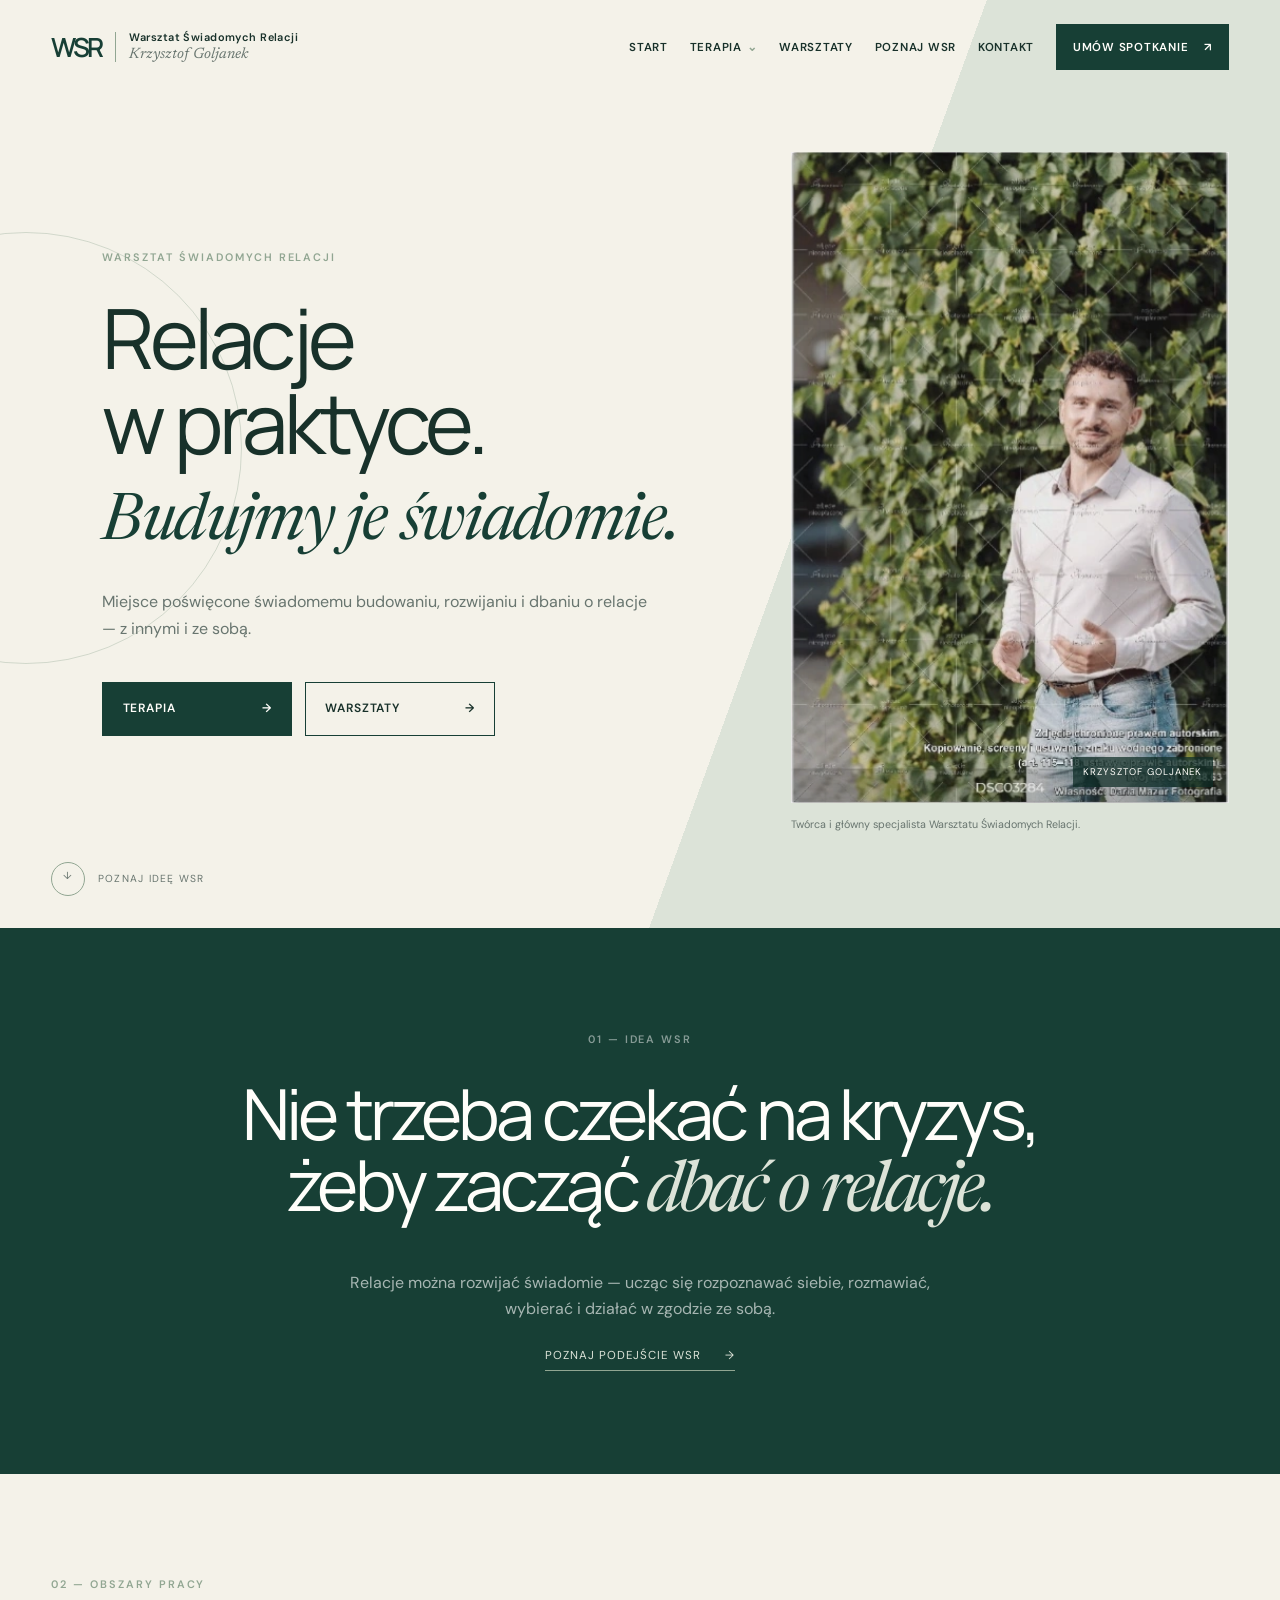
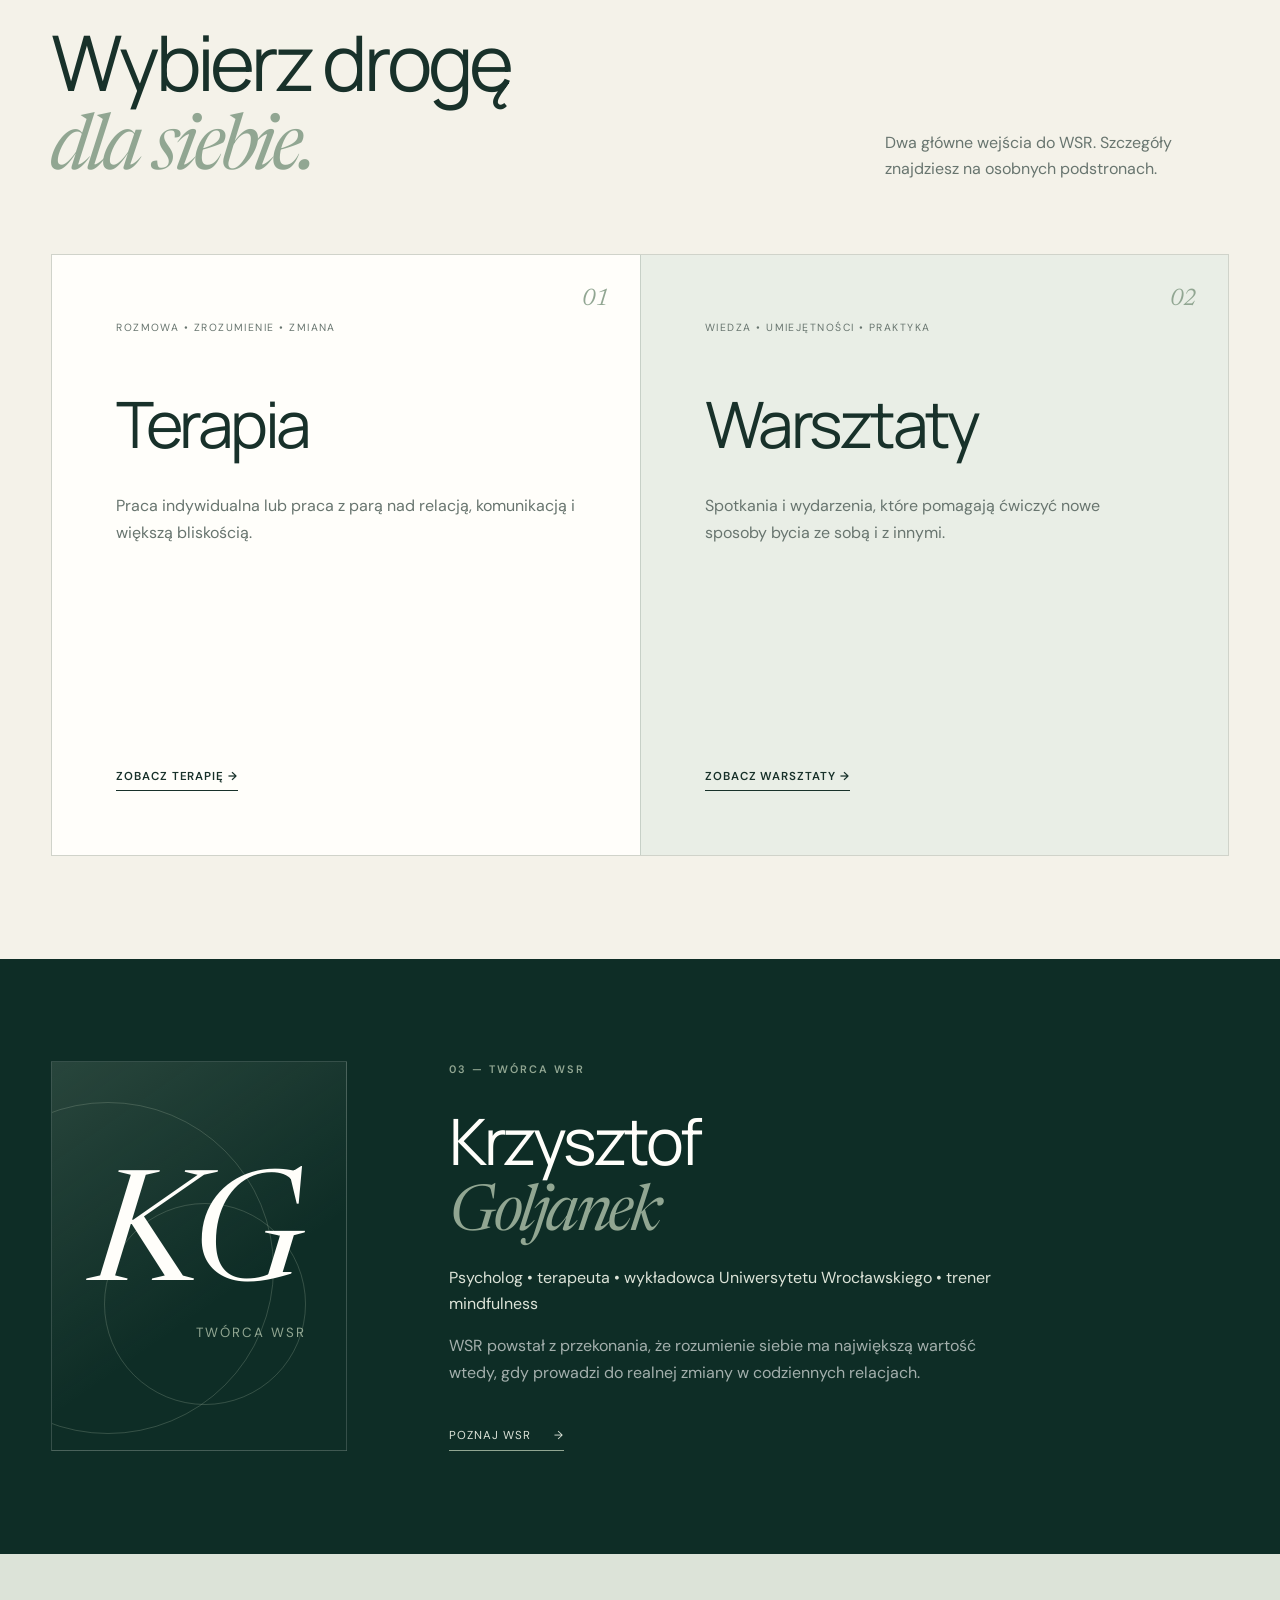
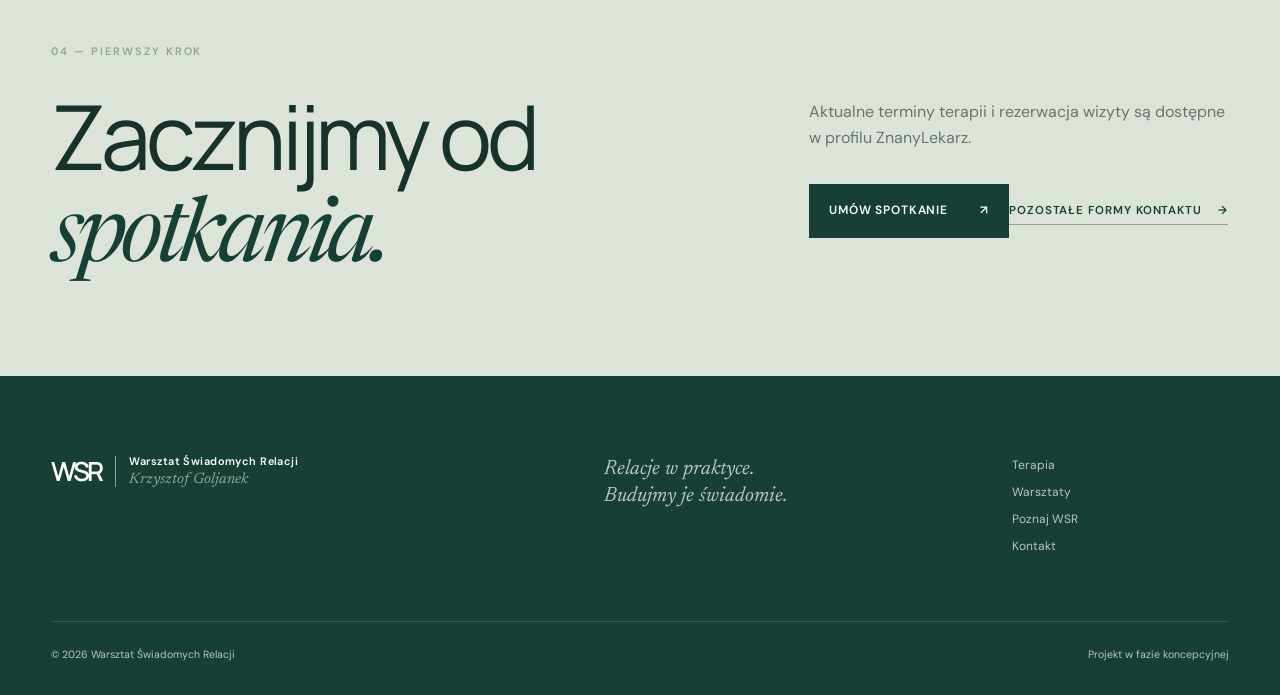
==== commit 631b6abe: "Convert WSR into a concise multipage site" ====
--- a/index.html
+++ b/index.html
@@ -1,154 +1,40 @@
 <!doctype html>
 <html lang="pl">
   <head>
-    <meta charset="utf-8">
-    <meta name="viewport" content="width=device-width, initial-scale=1">
+    <meta charset="utf-8"><meta name="viewport" content="width=device-width, initial-scale=1">
     <meta name="description" content="Warsztat Świadomych Relacji — terapia, warsztaty i praktyczne rozwijanie relacji z innymi oraz ze sobą.">
     <meta name="theme-color" content="#f4f2e9">
-    <meta property="og:type" content="website">
-    <meta property="og:title" content="Warsztat Świadomych Relacji">
-    <meta property="og:description" content="Relacje w praktyce. Budujmy je świadomie.">
-    <meta property="og:image" content="assets/images/wsr-hero-temporary.webp">
+    <meta property="og:type" content="website"><meta property="og:title" content="Warsztat Świadomych Relacji"><meta property="og:description" content="Relacje w praktyce. Budujmy je świadomie.">
     <title>Warsztat Świadomych Relacji — Krzysztof Goljanek</title>
-    <link rel="icon" href="assets/images/favicon.svg" type="image/svg+xml">
-    <link rel="manifest" href="site.webmanifest">
-    <link rel="preload" href="assets/images/wsr-hero-temporary.webp" as="image" type="image/webp">
-    <link rel="stylesheet" href="assets/css/styles.css">
-    <script src="assets/js/main.js" defer></script>
+    <link rel="icon" href="assets/images/favicon.svg" type="image/svg+xml"><link rel="manifest" href="site.webmanifest"><link rel="preload" href="assets/images/krzysztof-hero.webp" as="image" type="image/webp"><link rel="stylesheet" href="assets/css/styles.css"><script src="assets/js/main.js" defer></script>
   </head>
   <body>
     <a class="skip-link" href="#main">Przejdź do treści</a>
-    <header class="site-header" data-header>
-      <div class="container header-inner">
-        <a class="brand" href="#start" aria-label="Warsztat Świadomych Relacji — strona główna">
-          <span class="brand-mark" aria-hidden="true">WSR</span>
-          <span class="brand-copy"><span>Warsztat Świadomych Relacji</span><i>Krzysztof Goljanek</i></span>
-        </a>
-        <button class="menu-toggle" type="button" aria-expanded="false" aria-controls="main-nav"><span class="sr-only">Otwórz menu</span></button>
-        <nav class="main-nav" id="main-nav" aria-label="Główna nawigacja">
-          <a href="#start">Start</a>
-          <details class="nav-dropdown">
-            <summary>Terapia</summary>
-            <div class="dropdown-menu"><a href="#terapia-indywidualna">Terapia indywidualna</a><a href="#terapia-par">Terapia par</a></div>
-          </details>
-          <a href="#warsztaty">Warsztaty</a><a href="#poznaj-wsr">Poznaj WSR</a><a href="#kontakt">Kontakt</a>
-          <a class="nav-booking booking-link" data-booking href="https://www.znanylekarz.pl/krzysztof-goljanek/psycholog/wroclaw">Umów spotkanie <span aria-hidden="true">↗</span></a>
-        </nav>
-      </div>
-    </header>
+    <header class="site-header" data-header><div class="container header-inner">
+      <a class="brand" href="index.html" aria-label="Warsztat Świadomych Relacji — strona główna"><span class="brand-mark" aria-hidden="true">WSR</span><span class="brand-copy"><span>Warsztat Świadomych Relacji</span><i>Krzysztof Goljanek</i></span></a>
+      <button class="menu-toggle" type="button" aria-expanded="false" aria-controls="main-nav"><span class="sr-only">Otwórz menu</span></button>
+      <nav class="main-nav" id="main-nav" aria-label="Główna nawigacja"><a href="index.html">Start</a><details class="nav-dropdown"><summary>Terapia</summary><div class="dropdown-menu"><a href="terapia-indywidualna.html">Terapia indywidualna</a><a href="terapia-par.html">Terapia par</a></div></details><a href="warsztaty.html">Warsztaty</a><a href="poznaj-wsr.html">Poznaj WSR</a><a href="kontakt.html">Kontakt</a><a class="nav-booking booking-link" data-booking href="https://www.znanylekarz.pl/krzysztof-goljanek/psycholog/wroclaw">Umów spotkanie <span aria-hidden="true">↗</span></a></nav>
+    </div></header>
+
     <main id="main">
-      <section class="hero" id="start" aria-labelledby="hero-title">
-        <div class="container hero-grid">
-          <div class="hero-copy">
-            <p class="eyebrow reveal">Warsztat Świadomych Relacji</p>
-            <h1 id="hero-title" class="reveal">Relacje<br>w praktyce.<br><em>Budujmy je świadomie.</em></h1>
-            <p class="hero-intro reveal">Miejsce poświęcone świadomemu budowaniu, rozwijaniu i dbaniu o relacje — z innymi i ze sobą.</p>
-            <div class="hero-actions reveal" aria-label="Główne obszary oferty">
-              <a class="button button-primary" href="#terapia">Terapia <span aria-hidden="true">→</span></a>
-              <a class="button button-ghost" href="#warsztaty">Warsztaty <span aria-hidden="true">→</span></a>
-            </div>
-          </div>
-          <figure class="hero-visual reveal">
-            <div class="hero-image-wrap">
-              <img src="assets/images/wsr-hero-temporary.webp" width="1024" height="1536" alt="Spokojna leśna polana w miękkim porannym świetle">
-              <span class="image-note">Fotografia tymczasowa</span>
-            </div>
-            <figcaption>Docelowo w tym miejscu pojawi się wybrany kadr Krzysztofa z sesji w naturze.</figcaption>
-          </figure>
-        </div>
-        <a class="scroll-cue" href="#idea" aria-label="Przejdź do kolejnej sekcji"><span></span> Poznaj ideę WSR</a>
-      </section>
-      <section class="idea section" id="idea" aria-labelledby="idea-title">
-        <div class="container idea-inner">
-          <p class="section-index reveal">01 — Po co</p>
-          <h2 id="idea-title" class="idea-quote reveal">Nie trzeba czekać na kryzys,<br>żeby zacząć <em>dbać o relacje.</em></h2>
-          <p class="idea-copy reveal">Relacje można rozwijać świadomie — ucząc się rozpoznawać siebie, rozmawiać, wybierać i działać w zgodzie ze sobą.</p>
-        </div>
-      </section>
-      <section class="offer section" id="terapia" aria-labelledby="offer-title">
-        <div class="container">
-          <div class="section-heading">
-            <div><p class="section-index reveal">02 — Dwa obszary pracy</p><h2 id="offer-title" class="section-title reveal">Wybierz drogę<br><em>dla siebie.</em></h2></div>
-            <p class="section-lead reveal">WSR łączy pracę terapeutyczną z praktycznym rozwijaniem umiejętności podczas warsztatów i wydarzeń.</p>
-          </div>
-          <div class="offer-grid">
-            <article class="offer-card therapy-card reveal">
-              <div class="card-number">01</div><p class="card-kicker">Rozmowa • Zrozumienie • Zmiana</p><h3>Terapia</h3>
-              <p>Przestrzeń do lepszego rozumienia siebie, swoich potrzeb i sposobu funkcjonowania w relacjach.</p>
-              <ul class="card-links"><li id="terapia-indywidualna"><a href="#kontakt">Terapia indywidualna <span>→</span></a></li><li id="terapia-par"><a href="#kontakt">Terapia par <span>→</span></a></li></ul>
-              <a class="card-cta booking-link" data-booking href="https://www.znanylekarz.pl/krzysztof-goljanek/psycholog/wroclaw">Sprawdź terminy <span aria-hidden="true">↗</span></a>
-            </article>
-            <article class="offer-card workshop-card reveal" id="warsztaty">
-              <div class="card-number">02</div><p class="card-kicker">Wiedza • Umiejętności • Praktyka</p><h3>Warsztaty</h3>
-              <p>Doświadczenia, które pomagają nie tylko rozumieć, ale też ćwiczyć nowe sposoby bycia ze sobą i z innymi.</p>
-              <ul class="card-links"><li><a href="#kontakt">Dla par <span>→</span></a></li><li><a href="#kontakt">Uważność w relacjach <span>→</span></a></li><li><a href="#kontakt">Mindfulness i wydarzenia <span>→</span></a></li></ul>
-              <a class="card-cta" href="mailto:kontakt@krzysztofgoljanek.pl?subject=Warsztaty%20WSR">Zapytaj o warsztaty <span aria-hidden="true">↗</span></a>
-            </article>
-          </div>
-        </div>
-      </section>
-      <section class="philosophy section" aria-labelledby="philosophy-title">
-        <div class="container philosophy-grid">
-          <div class="philosophy-copy">
-            <p class="section-index reveal">03 — Filozofia WSR</p><h2 id="philosophy-title" class="section-title reveal">Być w relacji.<br><em>Nie tracić siebie.</em></h2>
-            <p class="reveal">Jak być blisko drugiego człowieka, pozostając jednocześnie w kontakcie i spójności ze sobą?</p>
-            <p class="reveal">Podstawą pracy w WSR jest odzyskiwanie przestrzeni na świadomy wybór — pomiędzy automatyczną reakcją a działaniem, za które można wziąć odpowiedzialność.</p>
-          </div>
-          <div class="relation-model reveal" aria-label="Model filozofii WSR: ja i relacja pozostają w równowadze">
-            <div class="model-circle model-self"><span>JA</span><small>kontakt ze sobą</small></div>
-            <div class="model-bridge"><span>świadomość</span><span>wybór</span><span>odpowiedzialność</span><span>sprawczość</span></div>
-            <div class="model-circle model-relation"><span>RELACJA</span><small>kontakt z drugim</small></div>
-          </div>
-        </div>
-      </section>
-      <section class="practice section" aria-labelledby="practice-title">
-        <div class="container practice-grid">
-          <p class="section-index reveal">04 — Dlaczego „warsztat”</p>
-          <div>
-            <h2 id="practice-title" class="practice-title reveal">Zrozumienie to początek.<br><em>Zmiana dzieje się w praktyce.</em></h2>
-            <ol class="practice-steps">
-              <li class="reveal"><span>01</span><strong>Wiedza</strong><p>Poznaję mechanizmy i nazywam to, co się ze mną dzieje.</p></li>
-              <li class="reveal"><span>02</span><strong>Świadomość</strong><p>Zauważam własne emocje, potrzeby i automatyczne reakcje.</p></li>
-              <li class="reveal"><span>03</span><strong>Umiejętności</strong><p>Uczę się nowych sposobów komunikacji i działania.</p></li>
-              <li class="reveal"><span>04</span><strong>Praktyka</strong><p>Ćwiczę i wprowadzam zmianę do codziennych relacji.</p></li>
-            </ol>
-          </div>
-        </div>
-      </section>
-      <section class="founder section" id="poznaj-wsr" aria-labelledby="founder-title">
-        <div class="container founder-grid">
-          <div class="founder-monogram reveal" aria-hidden="true"><span>KG</span><small>twórca WSR</small></div>
-          <div class="founder-copy">
-            <p class="section-index reveal">05 — Twórca WSR</p><h2 id="founder-title" class="section-title reveal">Krzysztof<br><em>Goljanek</em></h2>
-            <p class="founder-role reveal">Psycholog • terapeuta • wykładowca Uniwersytetu Wrocławskiego • trener mindfulness</p>
-            <blockquote class="reveal">„Tworząc Warsztat Świadomych Relacji, chciałem stworzyć miejsce, w którym rozumienie prowadzi do realnej zmiany w codziennym życiu.”</blockquote>
-            <p class="reveal">Krzysztof jest twórcą i głównym specjalistą WSR. Jego działalność naukowa i praktyczna koncentruje się wokół relacji, bliskości, komunikacji oraz świadomego kontaktu ze sobą.</p>
-            <a class="inline-link reveal" href="#kontakt">Poznaj WSR i sposób pracy <span aria-hidden="true">→</span></a>
-          </div>
-        </div>
-      </section>
-      <section class="contact section" id="kontakt" aria-labelledby="contact-title">
-        <div class="container contact-grid">
-          <div><p class="section-index reveal">06 — Pierwszy krok</p><h2 id="contact-title" class="contact-title reveal">Zacznijmy od<br><em>spotkania.</em></h2></div>
-          <div class="contact-actions reveal">
-            <p>Terapię indywidualną i terapię par prowadzi Krzysztof Goljanek. Aktualne terminy oraz rezerwacja wizyty są dostępne w profilu ZnanyLekarz.</p>
-            <a class="button button-light booking-link" data-booking href="https://www.znanylekarz.pl/krzysztof-goljanek/psycholog/wroclaw">Umów spotkanie <span aria-hidden="true">↗</span></a>
-            <small>Po kliknięciu nastąpi przejście do zewnętrznego serwisu ZnanyLekarz.</small>
-            <div class="contact-separator"><span>lub</span></div><a class="mail-link" href="mailto:kontakt@krzysztofgoljanek.pl">kontakt@krzysztofgoljanek.pl</a>
-          </div>
-        </div>
-      </section>
+      <section class="hero hero-home" id="start" aria-labelledby="hero-title"><div class="container hero-grid">
+        <div class="hero-copy"><p class="eyebrow reveal">Warsztat Świadomych Relacji</p><h1 id="hero-title" class="reveal">Relacje<br>w praktyce.<br><em>Budujmy je świadomie.</em></h1><p class="hero-intro reveal">Miejsce poświęcone świadomemu budowaniu, rozwijaniu i dbaniu o relacje — z innymi i ze sobą.</p><div class="hero-actions reveal"><a class="button button-primary" href="terapia.html">Terapia <span aria-hidden="true">→</span></a><a class="button button-ghost" href="warsztaty.html">Warsztaty <span aria-hidden="true">→</span></a></div></div>
+        <figure class="hero-visual reveal"><div class="hero-image-wrap"><img src="assets/images/krzysztof-hero.webp" width="415" height="618" alt="Krzysztof Goljanek wśród zieleni"><span class="image-note">Krzysztof Goljanek</span></div><figcaption>Twórca i główny specjalista Warsztatu Świadomych Relacji.</figcaption></figure>
+      </div><a class="scroll-cue" href="#idea" aria-label="Przejdź do idei WSR"><span></span> Poznaj ideę WSR</a></section>
+
+      <section class="idea section compact-section" id="idea" aria-labelledby="idea-title"><div class="container idea-inner"><p class="section-index reveal">01 — Idea WSR</p><h2 id="idea-title" class="idea-quote reveal">Nie trzeba czekać na kryzys,<br>żeby zacząć <em>dbać o relacje.</em></h2><p class="idea-copy reveal">Relacje można rozwijać świadomie — ucząc się rozpoznawać siebie, rozmawiać, wybierać i działać w zgodzie ze sobą.</p><a class="inline-link inline-link-light reveal" href="poznaj-wsr.html">Poznaj podejście WSR <span aria-hidden="true">→</span></a></div></section>
+
+      <section class="offer section compact-section" aria-labelledby="offer-title"><div class="container"><div class="section-heading"><div><p class="section-index reveal">02 — Obszary pracy</p><h2 id="offer-title" class="section-title reveal">Wybierz drogę<br><em>dla siebie.</em></h2></div><p class="section-lead reveal">Dwa główne wejścia do WSR. Szczegóły znajdziesz na osobnych podstronach.</p></div><div class="offer-grid">
+        <article class="offer-card therapy-card reveal"><div class="card-number">01</div><p class="card-kicker">Rozmowa • Zrozumienie • Zmiana</p><h3>Terapia</h3><p>Praca indywidualna lub praca z parą nad relacją, komunikacją i większą bliskością.</p><a class="card-cta" href="terapia.html">Zobacz terapię <span aria-hidden="true">→</span></a></article>
+        <article class="offer-card workshop-card reveal"><div class="card-number">02</div><p class="card-kicker">Wiedza • Umiejętności • Praktyka</p><h3>Warsztaty</h3><p>Spotkania i wydarzenia, które pomagają ćwiczyć nowe sposoby bycia ze sobą i z innymi.</p><a class="card-cta" href="warsztaty.html">Zobacz warsztaty <span aria-hidden="true">→</span></a></article>
+      </div></div></section>
+
+      <section class="founder section compact-section" id="poznaj-wsr" aria-labelledby="founder-title"><div class="container founder-home-grid"><div class="founder-monogram reveal" aria-hidden="true"><span>KG</span><small>twórca WSR</small></div><div class="founder-copy"><p class="section-index reveal">03 — Twórca WSR</p><h2 id="founder-title" class="section-title reveal">Krzysztof<br><em>Goljanek</em></h2><p class="founder-role reveal">Psycholog • terapeuta • wykładowca Uniwersytetu Wrocławskiego • trener mindfulness</p><p class="reveal">WSR powstał z przekonania, że rozumienie siebie ma największą wartość wtedy, gdy prowadzi do realnej zmiany w codziennych relacjach.</p><a class="inline-link inline-link-light reveal" href="poznaj-wsr.html">Poznaj WSR <span aria-hidden="true">→</span></a></div></div></section>
+
+      <section class="contact compact-contact" id="kontakt" aria-labelledby="contact-title"><div class="container contact-grid"><div><p class="section-index reveal">04 — Pierwszy krok</p><h2 id="contact-title" class="contact-title reveal">Zacznijmy od<br><em>spotkania.</em></h2></div><div class="contact-actions reveal"><p>Aktualne terminy terapii i rezerwacja wizyty są dostępne w profilu ZnanyLekarz.</p><a class="button button-light booking-link" data-booking href="https://www.znanylekarz.pl/krzysztof-goljanek/psycholog/wroclaw">Umów spotkanie <span aria-hidden="true">↗</span></a><a class="contact-text-link" href="kontakt.html">Pozostałe formy kontaktu <span aria-hidden="true">→</span></a></div></div></section>
     </main>
-    <footer class="site-footer">
-      <div class="container footer-top">
-        <a class="brand footer-brand" href="#start" aria-label="Warsztat Świadomych Relacji — wróć na początek"><span class="brand-mark" aria-hidden="true">WSR</span><span class="brand-copy"><span>Warsztat Świadomych Relacji</span><i>Krzysztof Goljanek</i></span></a>
-        <p>Relacje w praktyce.<br>Budujmy je świadomie.</p>
-        <nav class="footer-nav" aria-label="Nawigacja w stopce"><a href="#terapia">Terapia</a><a href="#warsztaty">Warsztaty</a><a href="#poznaj-wsr">Poznaj WSR</a><a href="#kontakt">Kontakt</a></nav>
-      </div>
-      <div class="container footer-bottom"><p>© <span data-year></span> Warsztat Świadomych Relacji</p><p>Projekt w fazie koncepcyjnej</p></div>
-    </footer>
-    <div class="booking-transition" data-booking-transition aria-hidden="true" aria-live="polite">
-      <div class="transition-mark">WSR</div><p>Przenosimy Cię do kalendarza Krzysztofa</p><span>ZnanyLekarz.pl</span><div class="transition-line" aria-hidden="true"></div>
-    </div>
+
+    <footer class="site-footer"><div class="container footer-top"><a class="brand footer-brand" href="index.html" aria-label="Warsztat Świadomych Relacji — wróć na początek"><span class="brand-mark" aria-hidden="true">WSR</span><span class="brand-copy"><span>Warsztat Świadomych Relacji</span><i>Krzysztof Goljanek</i></span></a><p>Relacje w praktyce.<br>Budujmy je świadomie.</p><nav class="footer-nav" aria-label="Nawigacja w stopce"><a href="terapia.html">Terapia</a><a href="warsztaty.html">Warsztaty</a><a href="poznaj-wsr.html">Poznaj WSR</a><a href="kontakt.html">Kontakt</a></nav></div><div class="container footer-bottom"><p>© <span data-year></span> Warsztat Świadomych Relacji</p><p>Projekt w fazie koncepcyjnej</p></div></footer>
+    <div class="booking-transition" data-booking-transition aria-hidden="true" aria-live="polite"><div class="transition-mark">WSR</div><p>Przenosimy Cię do kalendarza Krzysztofa</p><span>ZnanyLekarz.pl</span><div class="transition-line" aria-hidden="true"></div></div>
   </body>
 </html>
--- a/assets/css/styles.css
+++ b/assets/css/styles.css
@@ -17,3 +17,18 @@
 @media(max-width:800px){.brand-copy>span{max-width:155px;font-size:.58rem}.brand-copy i{font-size:.82rem}.hero{min-height:auto;padding:7.5rem 0 5rem;background:var(--paper)}.hero-grid{grid-template-columns:1fr;gap:3rem}.hero-copy{padding-left:0}.hero h1{font-size:clamp(3rem,13.5vw,5rem)}.hero-visual{width:calc(100% + var(--gutter))}.hero-image-wrap{aspect-ratio:5/4}.hero-visual img{object-position:center 56%}.scroll-cue{display:none}.section-heading,.philosophy-grid,.practice-grid,.founder-grid,.contact-grid{grid-template-columns:1fr}.offer-grid{grid-template-columns:1fr}.offer-card{min-height:540px}.offer-card+.offer-card{border-left:0;border-top:1px solid var(--line)}.relation-model{min-height:440px}.model-circle{width:220px;height:220px}.model-circle>span{font-size:1.55rem}.model-self{left:0}.model-relation{right:0}.model-bridge{width:125px;padding:.9rem}.practice-grid{gap:1rem}.practice-steps{grid-template-columns:1fr}.practice-steps li:nth-child(odd){border-right:0}.practice-steps li:nth-child(even){padding-left:0}.founder-monogram{min-height:430px}.footer-top{grid-template-columns:1fr 1fr}.footer-top>p{display:none}}
 @media(max-width:520px){.brand-copy>span{max-width:128px}.hero-actions{flex-direction:column}.button{width:100%}.hero-visual{width:100%}.hero-image-wrap{aspect-ratio:4/5}.idea-quote br{display:none}.relation-model{min-height:390px;margin-inline:-1rem}.model-circle{width:185px;height:185px}.model-circle small{font-size:.58rem}.model-bridge{width:108px;font-size:.53rem}.footer-top{grid-template-columns:1fr}.footer-nav{grid-template-columns:repeat(2,1fr)}.footer-bottom{display:grid;gap:.4rem}}
 @media(prefers-reduced-motion:reduce){html{scroll-behavior:auto}*,*::before,*::after{animation-duration:.01ms!important;animation-iteration-count:1!important;transition-duration:.01ms!important}.reveal{opacity:1;transform:none}}
+
+/* Multipager layout */
+.compact-section{padding-block:clamp(4.5rem,8vw,7rem)}
+.compact-contact{padding-block:clamp(4rem,7vw,6.5rem)}
+.inline-link-light{color:var(--sage-light);border-color:var(--sage)}
+.contact-text-link{display:inline-flex;gap:1rem;margin-top:1.3rem;padding-bottom:.25rem;border-bottom:1px solid var(--sage);color:var(--forest);font-size:.72rem;font-weight:600;letter-spacing:.08em;text-transform:uppercase}
+.hero-home .hero-image-wrap{aspect-ratio:415/618}.hero-home .hero-visual img{object-position:center center}
+.page-hero{position:relative;overflow:hidden;padding:12rem 0 8rem;background:linear-gradient(110deg,var(--paper) 0 64%,var(--sage-light) 64%)}.page-hero::after{content:"";position:absolute;width:540px;height:540px;right:-220px;top:-170px;border:1px solid rgba(145,166,146,.45);border-radius:50%}.page-hero-inner{position:relative;z-index:1}.page-hero-small{padding-block:10rem 6.5rem}.page-title{max-width:900px;margin:0;font:400 clamp(3.3rem,7vw,7rem)/.98 var(--display);letter-spacing:-.06em}.page-title em{color:var(--forest)}.page-lead{max-width:600px;margin:2rem 0 0;color:var(--muted);font-size:clamp(1rem,1.5vw,1.2rem)}.back-link{display:inline-block;margin-bottom:3rem;color:var(--muted);font-size:.72rem;letter-spacing:.08em;text-transform:uppercase}.back-link:hover{color:var(--forest)}
+.page-section{padding-block:clamp(5rem,9vw,8rem)}.service-page-grid{display:grid;grid-template-columns:repeat(2,1fr);border:1px solid var(--line)}.service-tile{position:relative;min-height:440px;padding:clamp(2rem,5vw,4.5rem);display:flex;flex-direction:column;background:var(--white);transition:background .25s,transform .25s}.service-tile:hover{background:#f8f7f0;transform:translateY(-4px)}.service-tile-dark{color:var(--white);background:var(--forest)}.service-tile-dark:hover{background:var(--forest-deep)}.service-tile+.service-tile{border-left:1px solid var(--line)}.service-tile .tile-index{color:var(--sage);font:italic 1.5rem var(--serif)}.service-tile h2{margin:4.5rem 0 1.2rem;font:400 clamp(2.5rem,4.5vw,4.8rem)/.98 var(--display);letter-spacing:-.06em}.service-tile h2 em{color:var(--sage)}.service-tile p{max-width:430px;margin:0;color:var(--muted)}.service-tile-dark p{color:rgba(255,255,255,.62)}.tile-arrow{margin-top:auto;font-size:1.8rem}.note-section{padding-block:clamp(3.5rem,7vw,6rem);background:var(--mist)}.note-grid{display:grid;grid-template-columns:.4fr 1.3fr auto;align-items:center;gap:2rem}.note-copy{max-width:600px;margin:0;font:italic clamp(1.35rem,2.5vw,2rem)/1.3 var(--serif)}.note-grid .inline-link{color:var(--forest);white-space:nowrap}
+.detail-section{padding-block:clamp(5rem,10vw,9rem)}.detail-grid{display:grid;grid-template-columns:.9fr 1.1fr;gap:clamp(3rem,9vw,9rem)}.detail-title{margin:0;font:400 clamp(2.8rem,5vw,5rem)/1 var(--display);letter-spacing:-.06em}.detail-title em{color:var(--sage)}.detail-copy{max-width:620px;margin:0;color:var(--muted);font-size:1.02rem}.detail-copy p{margin-top:0}.check-list{margin:2.5rem 0 0;padding:0;list-style:none;border-top:1px solid var(--line)}.check-list li{padding:.85rem 0;border-bottom:1px solid var(--line)}.check-list li::before{content:"+";margin-right:.8rem;color:var(--sage)}.process-strip{color:var(--white);background:var(--forest)}.process-strip-inner{display:grid;grid-template-columns:.55fr 1.2fr auto;align-items:center;gap:2rem;padding-block:clamp(3.5rem,6vw,5rem)}.process-strip .section-index{margin:0;color:var(--sage)}.process-strip h2{margin:0;font:400 clamp(1.8rem,3vw,3rem) var(--display);letter-spacing:-.04em}.process-strip p:not(.section-index){margin:.5rem 0 0;color:rgba(255,255,255,.6)}.process-strip .button{justify-self:end;white-space:nowrap}
+.workshop-list-section{padding-block:clamp(5rem,9vw,8rem)}.workshop-list{border-top:1px solid var(--line)}.workshop-row{display:grid;grid-template-columns:.2fr 1fr auto;align-items:center;gap:2rem;padding:2rem 0;border-bottom:1px solid var(--line)}.workshop-row>span:first-child{color:var(--sage);font:italic 1.4rem var(--serif)}.workshop-row h2{margin:0;font:400 clamp(1.7rem,3vw,2.8rem) var(--display);letter-spacing:-.04em}.workshop-row p{max-width:620px;margin:.35rem 0 0;color:var(--muted)}.workshop-row>a{font-size:1.7rem;transition:transform .2s}.workshop-row:hover>a{transform:translateX(5px)}.workshop-row-muted{color:var(--muted)}.planned-label{font-size:.62rem;letter-spacing:.12em;text-transform:uppercase}.workshop-cta{padding-block:clamp(5rem,9vw,8rem);background:var(--sage-light)}.workshop-cta-inner{max-width:900px}.workshop-cta h2{margin:0;font:400 clamp(3rem,6vw,6rem)/.98 var(--display);letter-spacing:-.06em}.workshop-cta h2 em{color:var(--forest)}.workshop-cta p:not(.section-index){max-width:500px;margin:1.5rem 0;color:var(--muted)}
+.manifesto-section{padding-block:clamp(5rem,10vw,9rem);background:var(--paper-deep)}.manifesto-grid{display:grid;grid-template-columns:.4fr 1.6fr;gap:3rem}.manifesto-grid .detail-title{max-width:900px}.manifesto-grid .detail-copy{margin-top:2rem}.values-row{display:flex;flex-wrap:wrap;gap:.5rem;margin-top:2.5rem}.values-row span{padding:.65rem .9rem;border:1px solid var(--sage);color:var(--forest);font-size:.68rem;letter-spacing:.1em;text-transform:uppercase}.founder-about{padding-block:clamp(5rem,10vw,9rem);background:var(--white)}.founder-about-grid{display:grid;grid-template-columns:.7fr 1.3fr;align-items:center;gap:clamp(3rem,10vw,10rem)}.founder-about .founder-monogram{color:var(--white);background:var(--forest-deep)}.founder-about .detail-copy{margin-top:2rem}
+.contact-options{padding-block:clamp(5rem,9vw,8rem)}.contact-options-grid{display:grid;grid-template-columns:repeat(2,1fr);border:1px solid var(--line)}.contact-option{min-height:450px;padding:clamp(2rem,5vw,4rem);background:var(--white)}.contact-option+.contact-option{border-left:1px solid var(--line)}.contact-option-sage{background:var(--mist)}.contact-option h2{margin:2.5rem 0 1.2rem;font:400 clamp(2.5rem,4.5vw,4.5rem)/.98 var(--display);letter-spacing:-.06em}.contact-option h2 em{color:var(--sage)}.contact-option p:not(.section-index){max-width:430px;color:var(--muted)}.contact-option .mail-link{display:inline-flex;gap:1.2rem;margin-top:2rem;color:var(--forest)}
+.founder-home-grid{display:grid;grid-template-columns:.55fr 1.45fr;gap:clamp(3rem,8vw,8rem);align-items:center}.founder-home-grid .founder-monogram{min-height:390px}.founder-home-grid .founder-copy>p:not(.section-index,.founder-role){max-width:570px;color:rgba(255,255,255,.62)}.founder-home-grid .section-title{font-size:clamp(3rem,5vw,5rem)}
+@media(max-width:800px){.page-hero{padding:8rem 0 5rem;background:var(--paper)}.page-hero-small{padding-block:7rem 5rem}.service-page-grid,.contact-options-grid{grid-template-columns:1fr}.service-tile{min-height:390px}.service-tile+.service-tile,.contact-option+.contact-option{border-left:0;border-top:1px solid var(--line)}.note-grid,.detail-grid,.process-strip-inner,.manifesto-grid,.founder-about-grid,.founder-home-grid{grid-template-columns:1fr;gap:1.5rem}.note-grid .inline-link{justify-self:start}.process-strip .button{justify-self:start}.workshop-row{grid-template-columns:40px 1fr auto;gap:1rem}.workshop-row p{font-size:.9rem}.planned-label{grid-column:2/4}.founder-home-grid .founder-monogram{min-height:300px}}
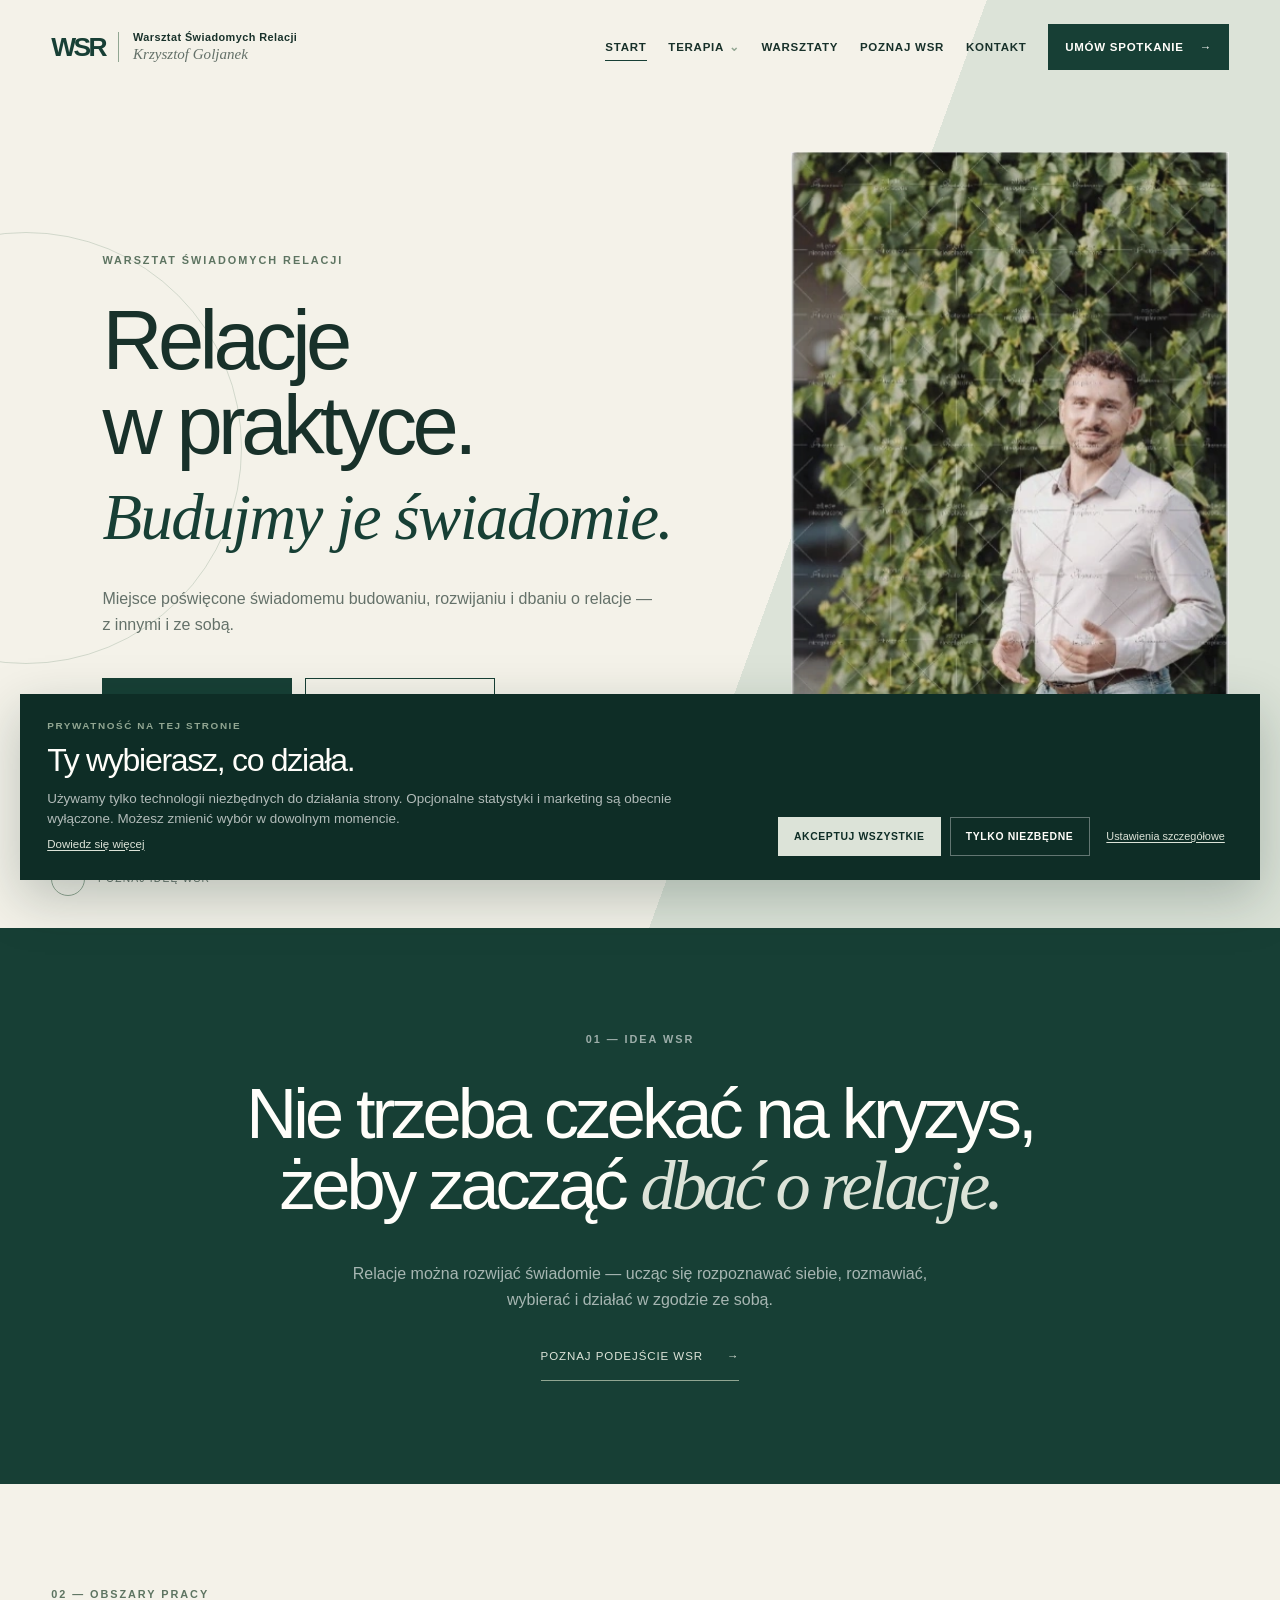
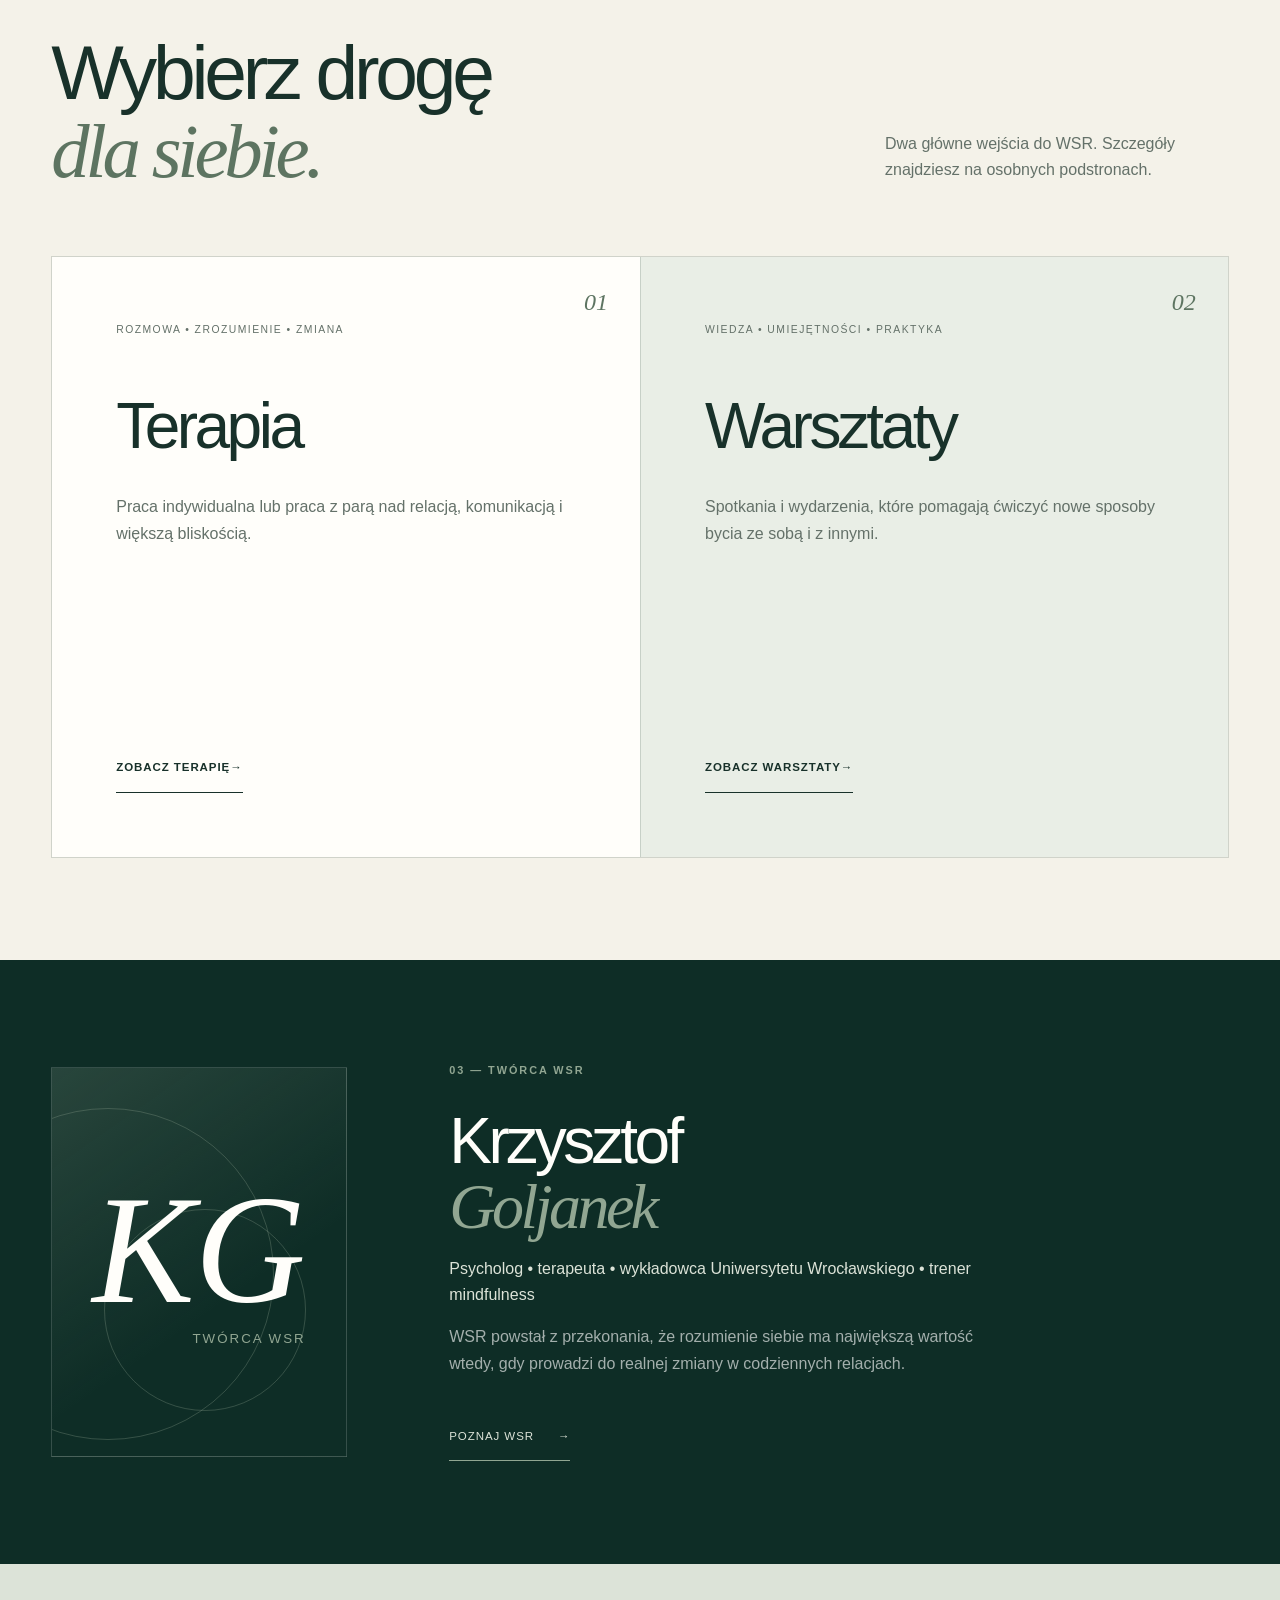
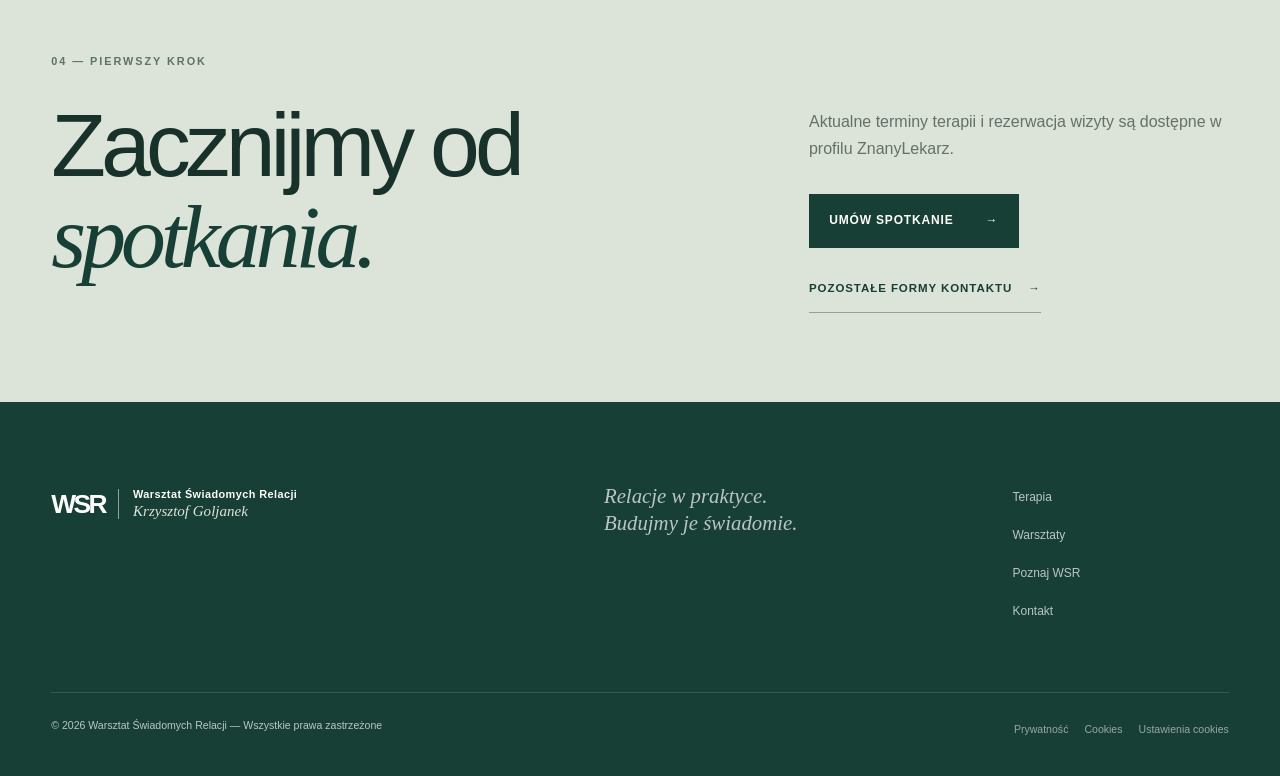
==== commit d8400fbe: "Audit mobile UX and move cookie controls to footer" ====
--- a/index.html
+++ b/index.html
@@ -13,13 +13,13 @@
     <header class="site-header" data-header><div class="container header-inner">
       <a class="brand" href="index.html" aria-label="Warsztat Świadomych Relacji — strona główna"><span class="brand-mark" aria-hidden="true">WSR</span><span class="brand-copy"><span>Warsztat Świadomych Relacji</span><i>Krzysztof Goljanek</i></span></a>
       <button class="menu-toggle" type="button" aria-expanded="false" aria-controls="main-nav"><span class="sr-only">Otwórz menu</span></button>
-      <nav class="main-nav" id="main-nav" aria-label="Główna nawigacja"><a href="index.html">Start</a><details class="nav-dropdown"><summary>Terapia</summary><div class="dropdown-menu"><a href="terapia-indywidualna.html">Terapia indywidualna</a><a href="terapia-par.html">Terapia par</a></div></details><a href="warsztaty.html">Warsztaty</a><a href="poznaj-wsr.html">Poznaj WSR</a><a href="kontakt.html">Kontakt</a><a class="nav-booking booking-link" data-booking href="https://www.znanylekarz.pl/krzysztof-goljanek/psycholog/wroclaw">Umów spotkanie <span aria-hidden="true">↗</span></a></nav>
+      <nav class="main-nav" id="main-nav" aria-label="Główna nawigacja"><a href="index.html">Start</a><details class="nav-dropdown"><summary>Terapia</summary><div class="dropdown-menu"><a href="terapia.html">Przegląd terapii</a><a href="terapia-indywidualna.html">Terapia indywidualna</a><a href="terapia-par.html">Terapia par</a></div></details><a href="warsztaty.html">Warsztaty</a><a href="poznaj-wsr.html">Poznaj WSR</a><a href="kontakt.html">Kontakt</a><a class="nav-booking booking-link" data-booking href="https://www.znanylekarz.pl/krzysztof-goljanek/psycholog/wroclaw">Umów spotkanie <span aria-hidden="true">→</span></a></nav>
     </div></header>
 
     <main id="main">
       <section class="hero hero-home" id="start" aria-labelledby="hero-title"><div class="container hero-grid">
         <div class="hero-copy"><p class="eyebrow reveal">Warsztat Świadomych Relacji</p><h1 id="hero-title" class="reveal">Relacje<br>w praktyce.<br><em>Budujmy je świadomie.</em></h1><p class="hero-intro reveal">Miejsce poświęcone świadomemu budowaniu, rozwijaniu i dbaniu o relacje — z innymi i ze sobą.</p><div class="hero-actions reveal"><a class="button button-primary" href="terapia.html">Terapia <span aria-hidden="true">→</span></a><a class="button button-ghost" href="warsztaty.html">Warsztaty <span aria-hidden="true">→</span></a></div></div>
-        <figure class="hero-visual reveal"><div class="hero-image-wrap"><img src="assets/images/krzysztof-hero.webp" width="415" height="618" alt="Krzysztof Goljanek wśród zieleni"><span class="image-note">Krzysztof Goljanek</span></div><figcaption>Twórca i główny specjalista Warsztatu Świadomych Relacji.</figcaption></figure>
+        <figure class="hero-visual reveal"><div class="hero-image-wrap"><img src="assets/images/krzysztof-hero.webp" width="415" height="618" alt="Krzysztof Goljanek wśród zieleni" decoding="async" fetchpriority="high"><span class="image-note">Krzysztof Goljanek</span></div><figcaption>Twórca i główny specjalista Warsztatu Świadomych Relacji.</figcaption></figure>
       </div><a class="scroll-cue" href="#idea" aria-label="Przejdź do idei WSR"><span></span> Poznaj ideę WSR</a></section>
 
       <section class="idea section compact-section" id="idea" aria-labelledby="idea-title"><div class="container idea-inner"><p class="section-index reveal">01 — Idea WSR</p><h2 id="idea-title" class="idea-quote reveal">Nie trzeba czekać na kryzys,<br>żeby zacząć <em>dbać o relacje.</em></h2><p class="idea-copy reveal">Relacje można rozwijać świadomie — ucząc się rozpoznawać siebie, rozmawiać, wybierać i działać w zgodzie ze sobą.</p><a class="inline-link inline-link-light reveal" href="poznaj-wsr.html">Poznaj podejście WSR <span aria-hidden="true">→</span></a></div></section>
@@ -31,10 +31,10 @@
 
       <section class="founder section compact-section" id="poznaj-wsr" aria-labelledby="founder-title"><div class="container founder-home-grid"><div class="founder-monogram reveal" aria-hidden="true"><span>KG</span><small>twórca WSR</small></div><div class="founder-copy"><p class="section-index reveal">03 — Twórca WSR</p><h2 id="founder-title" class="section-title reveal">Krzysztof<br><em>Goljanek</em></h2><p class="founder-role reveal">Psycholog • terapeuta • wykładowca Uniwersytetu Wrocławskiego • trener mindfulness</p><p class="reveal">WSR powstał z przekonania, że rozumienie siebie ma największą wartość wtedy, gdy prowadzi do realnej zmiany w codziennych relacjach.</p><a class="inline-link inline-link-light reveal" href="poznaj-wsr.html">Poznaj WSR <span aria-hidden="true">→</span></a></div></div></section>
 
-      <section class="contact compact-contact" id="kontakt" aria-labelledby="contact-title"><div class="container contact-grid"><div><p class="section-index reveal">04 — Pierwszy krok</p><h2 id="contact-title" class="contact-title reveal">Zacznijmy od<br><em>spotkania.</em></h2></div><div class="contact-actions reveal"><p>Aktualne terminy terapii i rezerwacja wizyty są dostępne w profilu ZnanyLekarz.</p><a class="button button-light booking-link" data-booking href="https://www.znanylekarz.pl/krzysztof-goljanek/psycholog/wroclaw">Umów spotkanie <span aria-hidden="true">↗</span></a><a class="contact-text-link" href="kontakt.html">Pozostałe formy kontaktu <span aria-hidden="true">→</span></a></div></div></section>
+      <section class="contact compact-contact" id="kontakt" aria-labelledby="contact-title"><div class="container contact-grid"><div><p class="section-index reveal">04 — Pierwszy krok</p><h2 id="contact-title" class="contact-title reveal">Zacznijmy od<br><em>spotkania.</em></h2></div><div class="contact-actions reveal"><p>Aktualne terminy terapii i rezerwacja wizyty są dostępne w profilu ZnanyLekarz.</p><a class="button button-light booking-link" data-booking href="https://www.znanylekarz.pl/krzysztof-goljanek/psycholog/wroclaw">Umów spotkanie <span aria-hidden="true">→</span></a><a class="contact-text-link" href="kontakt.html">Pozostałe formy kontaktu <span aria-hidden="true">→</span></a></div></div></section>
     </main>
 
-    <footer class="site-footer"><div class="container footer-top"><a class="brand footer-brand" href="index.html" aria-label="Warsztat Świadomych Relacji — wróć na początek"><span class="brand-mark" aria-hidden="true">WSR</span><span class="brand-copy"><span>Warsztat Świadomych Relacji</span><i>Krzysztof Goljanek</i></span></a><p>Relacje w praktyce.<br>Budujmy je świadomie.</p><nav class="footer-nav" aria-label="Nawigacja w stopce"><a href="terapia.html">Terapia</a><a href="warsztaty.html">Warsztaty</a><a href="poznaj-wsr.html">Poznaj WSR</a><a href="kontakt.html">Kontakt</a></nav></div><div class="container footer-bottom"><p>© <span data-year></span> Warsztat Świadomych Relacji</p><p>Projekt w fazie koncepcyjnej</p></div></footer>
+    <footer class="site-footer"><div class="container footer-top"><a class="brand footer-brand" href="index.html" aria-label="Warsztat Świadomych Relacji — wróć na początek"><span class="brand-mark" aria-hidden="true">WSR</span><span class="brand-copy"><span>Warsztat Świadomych Relacji</span><i>Krzysztof Goljanek</i></span></a><p>Relacje w praktyce.<br>Budujmy je świadomie.</p><nav class="footer-nav" aria-label="Nawigacja w stopce"><a href="terapia.html">Terapia</a><a href="warsztaty.html">Warsztaty</a><a href="poznaj-wsr.html">Poznaj WSR</a><a href="kontakt.html">Kontakt</a></nav></div><div class="container footer-bottom"><p>© <span data-year>2026</span> Warsztat Świadomych Relacji — Wszystkie prawa zastrzeżone</p></div></footer>
     <div class="booking-transition" data-booking-transition aria-hidden="true" aria-live="polite"><div class="transition-mark">WSR</div><p>Przenosimy Cię do kalendarza Krzysztofa</p><span>ZnanyLekarz.pl</span><div class="transition-line" aria-hidden="true"></div></div>
   </body>
 </html>
--- a/assets/css/styles.css
+++ b/assets/css/styles.css
@@ -1,7 +1,6 @@
-@import url('https://fonts.googleapis.com/css2?family=DM+Sans:wght@400;500;600&family=Manrope:wght@400;500;600&family=Newsreader:ital,opsz,wght@1,6..72,400;1,6..72,500&display=swap');
-:root{--paper:#f4f2e9;--paper-deep:#ebe9de;--ink:#18312a;--forest:#173f35;--forest-deep:#0e2d26;--sage:#91a692;--sage-light:#dce3d8;--mist:#e9eee6;--muted:#68756f;--line:rgba(24,49,42,.16);--white:#fffefa;--container:1240px;--gutter:clamp(1.25rem,4vw,3.5rem);--sans:"DM Sans",sans-serif;--display:"Manrope",sans-serif;--serif:"Newsreader",Georgia,serif}
-*{box-sizing:border-box}html{scroll-behavior:smooth;scroll-padding-top:100px}body{margin:0;overflow-x:hidden;color:var(--ink);background:var(--paper);font:400 1rem/1.65 var(--sans);-webkit-font-smoothing:antialiased}body.menu-open,body.is-leaving{overflow:hidden}a{color:inherit;text-decoration:none}img{display:block;max-width:100%}button,summary{font:inherit}.container{width:min(calc(100% - var(--gutter)*2),var(--container));margin-inline:auto}.sr-only{position:absolute;width:1px;height:1px;padding:0;margin:-1px;overflow:hidden;clip:rect(0,0,0,0);white-space:nowrap;border:0}.skip-link{position:fixed;z-index:100;top:.75rem;left:.75rem;padding:.75rem 1rem;color:var(--white);background:var(--forest);transform:translateY(-150%);transition:transform .2s}.skip-link:focus{transform:translateY(0)}
-.site-header{position:fixed;z-index:30;inset:0 0 auto;border-bottom:1px solid transparent;transition:background .3s,border-color .3s,box-shadow .3s}.site-header.is-scrolled{background:rgba(244,242,233,.94);border-color:var(--line);box-shadow:0 10px 35px rgba(24,49,42,.055);backdrop-filter:blur(14px)}.header-inner{min-height:94px;display:flex;align-items:center;justify-content:space-between;gap:2rem}.brand{position:relative;z-index:3;display:inline-flex;align-items:center;gap:.85rem;flex:0 0 auto}.brand-mark{color:var(--forest);font-family:var(--display);font-size:1.65rem;font-weight:600;line-height:1;letter-spacing:-.1em}.brand-copy{display:grid;padding-left:.85rem;border-left:1px solid var(--sage);line-height:1.05}.brand-copy>span{font-size:.68rem;font-weight:600;letter-spacing:.04em}.brand-copy i{margin-top:.25rem;color:var(--muted);font:400 italic .94rem/1 var(--serif)}
+:root{--paper:#f4f2e9;--paper-deep:#ebe9de;--ink:#18312a;--forest:#173f35;--forest-deep:#0e2d26;--sage:#91a692;--sage-ink:#5d7461;--sage-light:#dce3d8;--mist:#e9eee6;--muted:#647169;--clay:#5d7461;--line:rgba(24,49,42,.16);--white:#fffefa;--container:1240px;--gutter:clamp(1.25rem,4vw,3.5rem);--sans:"DM Sans",sans-serif;--display:"Manrope",sans-serif;--serif:"Newsreader",Georgia,serif}
+*{box-sizing:border-box}html{scroll-behavior:smooth;scroll-padding-top:100px}body{margin:0;overflow-x:hidden;color:var(--ink);background:var(--paper);font:400 1rem/1.65 var(--sans);-webkit-font-smoothing:antialiased}body.menu-open,body.is-leaving,body.consent-open{overflow:hidden}a{color:inherit;text-decoration:none}img{display:block;max-width:100%}button,summary{font:inherit}:focus-visible{outline:2px solid var(--sage-ink);outline-offset:4px}.container{width:min(calc(100% - var(--gutter)*2),var(--container));margin-inline:auto}.sr-only{position:absolute;width:1px;height:1px;padding:0;margin:-1px;overflow:hidden;clip:rect(0,0,0,0);white-space:nowrap;border:0}.skip-link{position:fixed;z-index:1100;top:.75rem;left:.75rem;padding:.75rem 1rem;color:var(--white);background:var(--forest);transform:translateY(-150%);transition:transform .2s}.skip-link:focus{transform:translateY(0)}
+.site-header{position:fixed;z-index:30;inset:0 0 auto;border-bottom:1px solid transparent;transition:background .3s,border-color .3s,box-shadow .3s}.site-header.is-scrolled{background:rgba(244,242,233,.94);border-color:var(--line);box-shadow:0 10px 35px rgba(24,49,42,.055)}.header-inner{min-height:94px;display:flex;align-items:center;justify-content:space-between;gap:2rem}.brand{position:relative;z-index:3;display:inline-flex;align-items:center;gap:.85rem;flex:0 0 auto}.brand-mark{color:var(--forest);font-family:var(--display);font-size:1.65rem;font-weight:600;line-height:1;letter-spacing:-.1em}.brand-copy{display:grid;padding-left:.85rem;border-left:1px solid var(--sage);line-height:1.05}.brand-copy>span{font-size:.68rem;font-weight:600;letter-spacing:.04em}.brand-copy i{margin-top:.25rem;color:var(--muted);font:400 italic .94rem/1 var(--serif)}
 .main-nav{display:flex;align-items:center;gap:clamp(.9rem,1.7vw,1.65rem);font-size:.72rem;font-weight:600;letter-spacing:.065em;text-transform:uppercase}.main-nav>a:not(.nav-booking),.nav-dropdown>summary{padding-block:.75rem}.main-nav>a:not(.nav-booking){position:relative}.main-nav>a:not(.nav-booking)::after{content:"";position:absolute;inset:auto 0 .5rem;height:1px;background:var(--forest);transform:scaleX(0);transform-origin:right;transition:transform .25s}.main-nav>a:hover::after,.main-nav>a:focus-visible::after{transform:scaleX(1);transform-origin:left}.nav-booking{display:inline-flex;align-items:center;gap:1rem;padding:.85rem 1.05rem;color:var(--white);background:var(--forest);transition:background .2s,transform .2s}.nav-booking:hover{background:var(--forest-deep);transform:translateY(-1px)}.nav-dropdown{position:relative}.nav-dropdown summary{cursor:pointer;list-style:none}.nav-dropdown summary::after{content:"⌄";margin-left:.3rem;color:var(--sage)}.nav-dropdown summary::-webkit-details-marker{display:none}.dropdown-menu{position:absolute;top:calc(100% + .25rem);left:-1rem;min-width:220px;padding:.75rem;background:var(--white);border:1px solid var(--line);box-shadow:0 18px 45px rgba(24,49,42,.11)}.dropdown-menu a{display:block;padding:.7rem .8rem;font-size:.68rem}.dropdown-menu a:hover{background:var(--mist)}.menu-toggle{display:none;width:44px;height:44px;padding:0;color:var(--forest);background:transparent;border:0}.menu-toggle::before,.menu-toggle::after{content:"";display:block;width:24px;height:1px;margin:6px auto;background:currentColor;transition:transform .2s}
 .hero{position:relative;min-height:860px;padding:9.5rem 0 6rem;display:flex;align-items:center;background:linear-gradient(110deg,var(--paper) 0 61%,var(--sage-light) 61%)}.hero::before{content:"";position:absolute;width:430px;height:430px;left:-190px;top:25%;border:1px solid rgba(145,166,146,.35);border-radius:50%}.hero-grid{display:grid;grid-template-columns:minmax(0,1.05fr) minmax(350px,.72fr);align-items:center;gap:clamp(3rem,8vw,8rem)}.hero-copy{position:relative;z-index:1;padding-left:clamp(0rem,4vw,4rem)}.eyebrow,.section-index{margin:0 0 1.8rem;color:var(--sage);font-size:.68rem;font-weight:600;letter-spacing:.18em;text-transform:uppercase}.hero h1,.section-title,.idea-quote,.practice-title,.contact-title{font-family:var(--display);font-weight:400;line-height:1.02;letter-spacing:-.055em}.hero h1{max-width:750px;margin:0;font-size:clamp(3.5rem,6.5vw,6.6rem)}em{color:var(--sage);font-family:var(--serif);font-weight:400}.hero h1 em{display:inline-block;margin-top:.18em;color:var(--forest);font-size:.78em;letter-spacing:-.025em}.hero-intro{max-width:560px;margin:2rem 0 0;color:var(--muted);font-size:clamp(1rem,1.25vw,1.12rem)}.hero-actions{display:flex;gap:.8rem;margin-top:2.5rem}.button{display:inline-flex;align-items:center;justify-content:space-between;gap:2rem;min-width:190px;padding:1rem 1.2rem;border:1px solid var(--forest);font-size:.75rem;font-weight:600;letter-spacing:.07em;text-transform:uppercase;transition:transform .2s,background .2s,color .2s}.button:hover{transform:translateY(-2px)}.button-primary{color:var(--white);background:var(--forest)}.button-ghost{background:transparent}.button-ghost:hover{color:var(--white);background:var(--forest)}.hero-visual{position:relative;margin:0}.hero-image-wrap{position:relative;overflow:hidden;aspect-ratio:4/5}.hero-image-wrap::after{content:"";position:absolute;inset:0;border:1px solid rgba(255,255,255,.3);box-shadow:inset 0 0 90px rgba(14,45,38,.12)}.hero-visual img{width:100%;height:100%;object-fit:cover;filter:saturate(.75) contrast(.92)}.image-note{position:absolute;z-index:2;right:1rem;bottom:1rem;padding:.45rem .65rem;color:var(--white);background:rgba(14,45,38,.72);font-size:.6rem;letter-spacing:.1em;text-transform:uppercase}.hero-visual figcaption{max-width:380px;margin-top:.85rem;color:var(--muted);font-size:.67rem;line-height:1.45}.scroll-cue{position:absolute;left:max(var(--gutter),calc((100vw - var(--container))/2));bottom:2rem;display:flex;align-items:center;gap:.8rem;color:var(--muted);font-size:.64rem;letter-spacing:.12em;text-transform:uppercase}.scroll-cue span{position:relative;width:34px;height:34px;border:1px solid var(--sage);border-radius:50%}.scroll-cue span::after{content:"↓";position:absolute;inset:5px 0 auto;text-align:center}
 .section{padding-block:clamp(6rem,11vw,10rem)}.idea{color:var(--white);background:var(--forest)}.idea-inner{text-align:center}.idea .section-index{color:rgba(255,255,255,.48)}.idea-quote{margin:0 auto;font-size:clamp(2.6rem,5.5vw,5.3rem)}.idea-quote em{color:var(--sage-light)}.idea-copy{max-width:610px;margin:2.4rem auto 0;color:rgba(255,255,255,.62)}
@@ -12,8 +11,8 @@
 .contact{background:var(--sage-light)}.contact-grid{display:grid;grid-template-columns:1.2fr .8fr;gap:clamp(3rem,10vw,10rem);align-items:start}.contact-title{margin:0;font-size:clamp(3.5rem,7vw,7rem)}.contact-title em{color:var(--forest)}.contact-actions{padding-top:2.5rem}.contact-actions>p{max-width:510px;color:var(--muted)}.button-light{margin-top:1rem;color:var(--white);background:var(--forest)}.contact-actions small{display:block;max-width:430px;margin-top:.75rem;color:var(--muted)}.contact-separator{display:flex;align-items:center;gap:.8rem;margin:2rem 0 1.2rem;color:var(--muted);font-size:.7rem;text-transform:uppercase}.contact-separator::before,.contact-separator::after{content:"";flex:1;height:1px;background:var(--line)}.mail-link{font-family:var(--display);font-size:clamp(1rem,2vw,1.25rem);border-bottom:1px solid var(--sage)}
 .site-footer{padding:5rem 0 2rem;color:rgba(255,255,255,.7);background:var(--forest)}.footer-top{display:grid;grid-template-columns:1.4fr 1fr .6fr;gap:3rem;align-items:start}.footer-brand .brand-mark{color:var(--white)}.footer-brand .brand-copy>span{color:var(--white)}.footer-brand .brand-copy i{color:var(--sage)}.footer-top>p{margin:0;font:italic 1.3rem/1.3 var(--serif)}.footer-nav{display:grid;gap:.45rem;font-size:.75rem}.footer-nav a:hover{color:var(--white)}.footer-bottom{display:flex;justify-content:space-between;margin-top:4rem;padding-top:1.5rem;border-top:1px solid rgba(255,255,255,.13);font-size:.66rem}.footer-bottom p{margin:0}
 .booking-transition{position:fixed;z-index:200;inset:0;display:grid;place-content:center;padding:2rem;color:var(--white);background:var(--forest-deep);text-align:center;opacity:0;visibility:hidden;transition:opacity .35s,visibility .35s}.booking-transition.is-active{opacity:1;visibility:visible}.transition-mark{margin-bottom:1.5rem;color:var(--sage);font:600 2.4rem var(--display);letter-spacing:-.1em}.booking-transition p{margin:0;font:italic clamp(1.8rem,5vw,3.8rem)/1.1 var(--serif)}.booking-transition>span{margin-top:.8rem;color:rgba(255,255,255,.55);font-size:.7rem;letter-spacing:.12em}.transition-line{width:0;height:1px;margin:2rem auto 0;background:var(--sage)}.booking-transition.is-active .transition-line{animation:load-line .85s ease forwards}@keyframes load-line{to{width:min(300px,60vw)}}
-.reveal{opacity:0;transform:translateY(22px);transition:opacity .75s ease,transform .75s cubic-bezier(.2,.7,.2,1)}.reveal.is-visible{opacity:1;transform:none}
-@media(max-width:1060px){.header-inner{min-height:78px}.menu-toggle{position:relative;z-index:3;display:block}.menu-toggle[aria-expanded=true]::before{transform:translateY(3.5px) rotate(45deg)}.menu-toggle[aria-expanded=true]::after{transform:translateY(-3.5px) rotate(-45deg)}.main-nav{position:fixed;z-index:2;inset:0;display:flex;flex-direction:column;align-items:flex-start;justify-content:center;gap:.5rem;padding:7rem var(--gutter) 3rem;color:var(--white);background:var(--forest-deep);opacity:0;visibility:hidden;transform:translateY(-10px);transition:.25s;font-size:1rem}.main-nav.is-open{opacity:1;visibility:visible;transform:none}body.menu-open .site-header,body.menu-open .brand-mark,body.menu-open .menu-toggle{color:var(--white)}body.menu-open .brand-copy>span{color:var(--white)}body.menu-open .brand-copy i{color:var(--sage)}.nav-dropdown{width:100%}.dropdown-menu{position:static;min-width:0;margin:0 0 .5rem;padding:.25rem 0 .25rem 1rem;color:rgba(255,255,255,.75);background:transparent;border:0;box-shadow:none}.dropdown-menu a{padding:.4rem 0}.dropdown-menu a:hover{background:transparent;color:var(--white)}.nav-booking{margin-top:1rem;color:var(--forest-deep);background:var(--sage-light)}}
+.reveal{opacity:1;transform:none}.js-enabled .reveal{opacity:0;transform:translateY(22px);transition:opacity .75s ease,transform .75s cubic-bezier(.2,.7,.2,1)}.js-enabled .reveal.is-visible{opacity:1;transform:none}
+@media(max-width:1060px){.header-inner{min-height:78px}.menu-toggle{position:relative;z-index:3;display:block}.menu-toggle[aria-expanded=true]::before{transform:translateY(3.5px) rotate(45deg)}.menu-toggle[aria-expanded=true]::after{transform:translateY(-3.5px) rotate(-45deg)}.main-nav{position:fixed;z-index:2;inset:0;display:flex;flex-direction:column;align-items:flex-start;justify-content:center;gap:.5rem;padding:7rem var(--gutter) 3rem;color:var(--white);background:var(--forest-deep);opacity:0;visibility:hidden;transition:opacity .25s,visibility 0s linear .25s;font-size:1rem}.main-nav.is-open{opacity:1;visibility:visible;transition:opacity .25s}body.menu-open .site-header,body.menu-open .brand-mark,body.menu-open .menu-toggle{color:var(--white)}body.menu-open .brand-copy>span{color:var(--white)}body.menu-open .brand-copy i{color:var(--sage)}.nav-dropdown{width:100%}.dropdown-menu{position:static;min-width:0;margin:0 0 .5rem;padding:.25rem 0 .25rem 1rem;color:rgba(255,255,255,.75);background:transparent;border:0;box-shadow:none}.dropdown-menu a{padding:.4rem 0}.dropdown-menu a:hover{background:transparent;color:var(--white)}.nav-booking{margin-top:1rem;color:var(--forest-deep);background:var(--sage-light)}}
 @media(max-width:800px){.brand-copy>span{max-width:155px;font-size:.58rem}.brand-copy i{font-size:.82rem}.hero{min-height:auto;padding:7.5rem 0 5rem;background:var(--paper)}.hero-grid{grid-template-columns:1fr;gap:3rem}.hero-copy{padding-left:0}.hero h1{font-size:clamp(3rem,13.5vw,5rem)}.hero-visual{width:calc(100% + var(--gutter))}.hero-image-wrap{aspect-ratio:5/4}.hero-visual img{object-position:center 56%}.scroll-cue{display:none}.section-heading,.philosophy-grid,.practice-grid,.founder-grid,.contact-grid{grid-template-columns:1fr}.offer-grid{grid-template-columns:1fr}.offer-card{min-height:540px}.offer-card+.offer-card{border-left:0;border-top:1px solid var(--line)}.relation-model{min-height:440px}.model-circle{width:220px;height:220px}.model-circle>span{font-size:1.55rem}.model-self{left:0}.model-relation{right:0}.model-bridge{width:125px;padding:.9rem}.practice-grid{gap:1rem}.practice-steps{grid-template-columns:1fr}.practice-steps li:nth-child(odd){border-right:0}.practice-steps li:nth-child(even){padding-left:0}.founder-monogram{min-height:430px}.footer-top{grid-template-columns:1fr 1fr}.footer-top>p{display:none}}
 @media(max-width:520px){.brand-copy>span{max-width:128px}.hero-actions{flex-direction:column}.button{width:100%}.hero-visual{width:100%}.hero-image-wrap{aspect-ratio:4/5}.idea-quote br{display:none}.relation-model{min-height:390px;margin-inline:-1rem}.model-circle{width:185px;height:185px}.model-circle small{font-size:.58rem}.model-bridge{width:108px;font-size:.53rem}.footer-top{grid-template-columns:1fr}.footer-nav{grid-template-columns:repeat(2,1fr)}.footer-bottom{display:grid;gap:.4rem}}
 @media(prefers-reduced-motion:reduce){html{scroll-behavior:auto}*,*::before,*::after{animation-duration:.01ms!important;animation-iteration-count:1!important;transition-duration:.01ms!important}.reveal{opacity:1;transform:none}}
@@ -32,3 +31,25 @@
 .contact-options{padding-block:clamp(5rem,9vw,8rem)}.contact-options-grid{display:grid;grid-template-columns:repeat(2,1fr);border:1px solid var(--line)}.contact-option{min-height:450px;padding:clamp(2rem,5vw,4rem);background:var(--white)}.contact-option+.contact-option{border-left:1px solid var(--line)}.contact-option-sage{background:var(--mist)}.contact-option h2{margin:2.5rem 0 1.2rem;font:400 clamp(2.5rem,4.5vw,4.5rem)/.98 var(--display);letter-spacing:-.06em}.contact-option h2 em{color:var(--sage)}.contact-option p:not(.section-index){max-width:430px;color:var(--muted)}.contact-option .mail-link{display:inline-flex;gap:1.2rem;margin-top:2rem;color:var(--forest)}
 .founder-home-grid{display:grid;grid-template-columns:.55fr 1.45fr;gap:clamp(3rem,8vw,8rem);align-items:center}.founder-home-grid .founder-monogram{min-height:390px}.founder-home-grid .founder-copy>p:not(.section-index,.founder-role){max-width:570px;color:rgba(255,255,255,.62)}.founder-home-grid .section-title{font-size:clamp(3rem,5vw,5rem)}
 @media(max-width:800px){.page-hero{padding:8rem 0 5rem;background:var(--paper)}.page-hero-small{padding-block:7rem 5rem}.service-page-grid,.contact-options-grid{grid-template-columns:1fr}.service-tile{min-height:390px}.service-tile+.service-tile,.contact-option+.contact-option{border-left:0;border-top:1px solid var(--line)}.note-grid,.detail-grid,.process-strip-inner,.manifesto-grid,.founder-about-grid,.founder-home-grid{grid-template-columns:1fr;gap:1.5rem}.note-grid .inline-link{justify-self:start}.process-strip .button{justify-self:start}.workshop-row{grid-template-columns:40px 1fr auto;gap:1rem}.workshop-row p{font-size:.9rem}.planned-label{grid-column:2/4}.founder-home-grid .founder-monogram{min-height:300px}}
+
+/* Privacy, consent and legal pages */
+.legal-content{max-width:920px;padding-block:clamp(4rem,8vw,7rem);color:var(--muted)}.legal-content h2{margin:3rem 0 .8rem;color:var(--forest);font:500 clamp(1.35rem,2vw,1.8rem)/1.2 var(--display);letter-spacing:-.03em}.legal-content p,.legal-content li{max-width:780px}.legal-content a{color:var(--forest);text-decoration:underline;text-decoration-color:var(--sage);text-underline-offset:.2em}.legal-content ul{padding-left:1.2rem}.legal-updated{margin:0 0 2rem;color:var(--sage);font-size:.72rem;letter-spacing:.08em;text-transform:uppercase}.legal-warning{padding:1rem 1.2rem;color:var(--forest);background:#f3e9d8;border-left:3px solid var(--clay);font-size:.84rem}.legal-warning strong{display:inline-block;margin-bottom:.25rem;color:var(--forest)}.cookie-table{margin:2rem 0;border-top:1px solid var(--line)}.cookie-row{display:grid;grid-template-columns:1fr 1fr 2fr;gap:1rem;padding:1rem 0;border-bottom:1px solid var(--line);font-size:.88rem}.cookie-row span:nth-child(2){color:var(--sage);font-weight:600}.cookie-head{color:var(--muted);font-size:.65rem;letter-spacing:.12em;text-transform:uppercase}.settings-open{margin-top:1rem;padding:.9rem 1.15rem;color:var(--white);background:var(--forest);border:0;font:600 .72rem var(--sans);letter-spacing:.08em;text-transform:uppercase;cursor:pointer}.settings-open:hover{background:var(--forest-deep)}
+.cookie-banner{position:fixed;z-index:150;right:1.25rem;bottom:1.25rem;left:1.25rem;display:grid;grid-template-columns:1.5fr auto;gap:2rem;align-items:end;padding:1.5rem 1.7rem;color:var(--white);background:var(--forest-deep);box-shadow:0 18px 50px rgba(14,45,38,.25)}.cookie-banner[hidden]{display:none}.cookie-kicker{margin:0 0 .55rem;color:var(--sage);font-size:.62rem;font-weight:600;letter-spacing:.16em;text-transform:uppercase}.cookie-banner h2,.cookie-modal h2{margin:0;color:var(--white);font:400 clamp(1.4rem,2.5vw,2.15rem)/1.1 var(--display);letter-spacing:-.04em}.cookie-banner p:not(.cookie-kicker){max-width:680px;margin:.7rem 0 0;color:rgba(255,255,255,.68);font-size:.84rem;line-height:1.5}.cookie-banner a,.cookie-modal-actions a{color:var(--sage-light);font-size:.72rem;text-decoration:underline;text-underline-offset:.2em}.cookie-banner-actions{display:flex;flex-wrap:wrap;justify-content:flex-end;gap:.55rem;align-items:center}.cookie-button{padding:.8rem .95rem;color:var(--white);background:transparent;border:1px solid rgba(255,255,255,.35);font:600 .65rem var(--sans);letter-spacing:.06em;text-transform:uppercase;cursor:pointer}.cookie-button:hover{border-color:var(--sage-light)}.cookie-button-primary{color:var(--forest-deep);background:var(--sage-light);border-color:var(--sage-light)}.cookie-settings-link{padding:.5rem;color:var(--sage-light);background:none;border:0;font-size:.68rem;text-decoration:underline;text-underline-offset:.2em;cursor:pointer}.cookie-modal[hidden]{display:none}.cookie-backdrop{position:fixed;z-index:160;inset:0;background:rgba(14,45,38,.55);opacity:0;visibility:hidden;transition:opacity .2s,visibility .2s}.cookie-backdrop.is-visible{opacity:1;visibility:visible}.cookie-modal{position:fixed;z-index:170;inset:0;display:grid;place-items:center;padding:1.25rem}.cookie-modal-card{position:relative;width:min(100%,680px);max-height:min(90vh,760px);overflow:auto;padding:2rem;color:var(--ink);background:var(--paper);box-shadow:0 24px 80px rgba(14,45,38,.3)}.cookie-modal-card h2{color:var(--forest);font-size:clamp(1.8rem,4vw,2.7rem)}.cookie-modal-intro{max-width:570px;color:var(--muted);font-size:.85rem}.cookie-modal-close{position:absolute;top:1rem;right:1rem;width:34px;height:34px;border:1px solid var(--line);color:var(--forest);background:transparent;font-size:1.35rem;line-height:1;cursor:pointer}.consent-choice{display:grid;grid-template-columns:1fr auto;gap:1.2rem;align-items:center;padding:1.15rem 0;border-top:1px solid var(--line)}.consent-choice strong{font:500 1rem var(--display)}.consent-choice p{margin:.25rem 0 0;color:var(--muted);font-size:.76rem;line-height:1.4}.consent-always{color:var(--sage);font-size:.65rem;font-weight:600;letter-spacing:.06em;text-transform:uppercase}.consent-toggle{position:relative;cursor:pointer}.consent-toggle input{position:absolute;opacity:0}.toggle-ui{position:relative;width:42px;height:24px;border-radius:20px;background:#c6cec4;transition:background .2s}.toggle-ui::after{content:"";position:absolute;top:3px;left:3px;width:18px;height:18px;border-radius:50%;background:var(--white);transition:transform .2s}.consent-toggle input:checked+.toggle-ui{background:var(--forest)}.consent-toggle input:checked+.toggle-ui::after{transform:translateX(18px)}.consent-toggle input:focus-visible+.toggle-ui{outline:2px solid var(--clay);outline-offset:3px}.cookie-modal-actions{display:flex;flex-wrap:wrap;align-items:center;gap:1rem;margin-top:1.5rem}.cookie-modal-actions .cookie-button{color:var(--white);background:var(--forest);border-color:var(--forest)}
+@media(max-width:800px){.cookie-banner{right:.65rem;bottom:.65rem;left:.65rem;grid-template-columns:1fr;gap:1rem;padding:1.2rem}.cookie-banner-actions{justify-content:flex-start}.cookie-modal-card{padding:1.4rem}.cookie-row{grid-template-columns:1fr 1fr}.cookie-row span:last-child{grid-column:1/-1}.cookie-head span:last-child{display:none}}
+ .footer-legal-links{display:flex;gap:1rem;margin-left:auto}.footer-legal-links a{color:rgba(255,255,255,.55)}.footer-legal-links a:hover{color:var(--white)}
+.main-nav>a.is-current:not(.nav-booking)::after{transform:scaleX(1);transform-origin:left}.nav-dropdown.is-current>summary{position:relative;color:var(--forest)}.nav-dropdown.is-current>summary::before{content:"";position:absolute;right:0;bottom:.5rem;left:0;height:1px;background:var(--forest)}
+@media(max-width:520px){.site-footer{padding:4rem 0 1.35rem}.footer-top{gap:1.8rem}.footer-bottom{margin-top:2.75rem;gap:.65rem}.footer-legal-links{margin-left:0;flex-wrap:wrap;gap:.55rem .9rem}.cookie-banner{max-height:calc(100svh - 1.3rem);overflow:auto}.cookie-banner-actions{display:grid;grid-template-columns:1fr 1fr;align-items:stretch}.cookie-button{min-height:44px}.cookie-settings-link{grid-column:1/-1;justify-self:start}}
+@media(max-width:1060px){body.menu-open .nav-dropdown.is-current>summary{color:var(--white)}body.menu-open .nav-dropdown.is-current>summary::before{background:var(--sage-light)}}
+.process-strip .button-primary{color:var(--forest-deep);background:var(--sage-light);border-color:var(--sage-light)}
+@media(max-width:1060px){.site-header{z-index:1000}.main-nav{z-index:2;height:100vh;height:100dvh;max-height:100vh;max-height:100dvh;overflow-y:auto;overscroll-behavior:contain;-webkit-overflow-scrolling:touch}}
+.eyebrow,.section-index,em,.card-number,.service-tile .tile-index,.service-tile h2 em,.detail-title em,.workshop-row>span:first-child,.contact-option h2 em,.legal-updated,.cookie-row span:nth-child(2){color:var(--sage-ink)}
+.service-tile-dark .tile-index,.service-tile-dark h2 em{color:var(--sage-light)}
+.brand,.inline-link,.card-cta,.contact-text-link{min-height:44px;align-items:center}.card-cta{display:inline-flex}.workshop-row>a{display:grid;min-width:44px;min-height:44px;place-items:center}.footer-nav a{padding:.35rem 0}.footer-legal-links a{padding:.3rem 0}.settings-open{min-height:44px}.cookie-modal-close{width:44px;height:44px}
+.idea :focus-visible,.founder :focus-visible,.process-strip :focus-visible,.site-footer :focus-visible,.main-nav.is-open :focus-visible,.booking-transition :focus-visible{outline-color:var(--sage-light)}
+.idea .section-index{color:rgba(255,255,255,.58)}.process-strip .section-index,.footer-brand .brand-copy i{color:var(--sage-light)}.consent-always{color:var(--sage-ink)}
+.cookie-modal-actions a{color:var(--forest);text-decoration-color:var(--sage-ink)}
+@media(max-width:520px){.cookie-modal-actions{display:grid;grid-template-columns:1fr 1fr;align-items:start}.cookie-modal-actions .cookie-button{grid-column:1/-1;width:100%;min-height:44px}}
+.dropdown-menu a[aria-current=page]{background:var(--mist);font-weight:700}@media(max-width:1060px){.dropdown-menu a[aria-current=page]{padding-left:.7rem;color:var(--white);background:transparent;border-left:1px solid var(--sage-light)}}
+.nav-dropdown summary::after{display:inline-block;transition:transform .2s}.nav-dropdown[open] summary::after{transform:rotate(180deg)}
+.footer-legal-links{align-items:center}.footer-consent-button{padding:.3rem 0;color:rgba(255,255,255,.55);background:none;border:0;font:inherit;cursor:pointer}.footer-consent-button:hover{color:var(--white)}
+.cookie-backdrop{z-index:1600}.cookie-modal{z-index:1610}.booking-transition{z-index:1800}
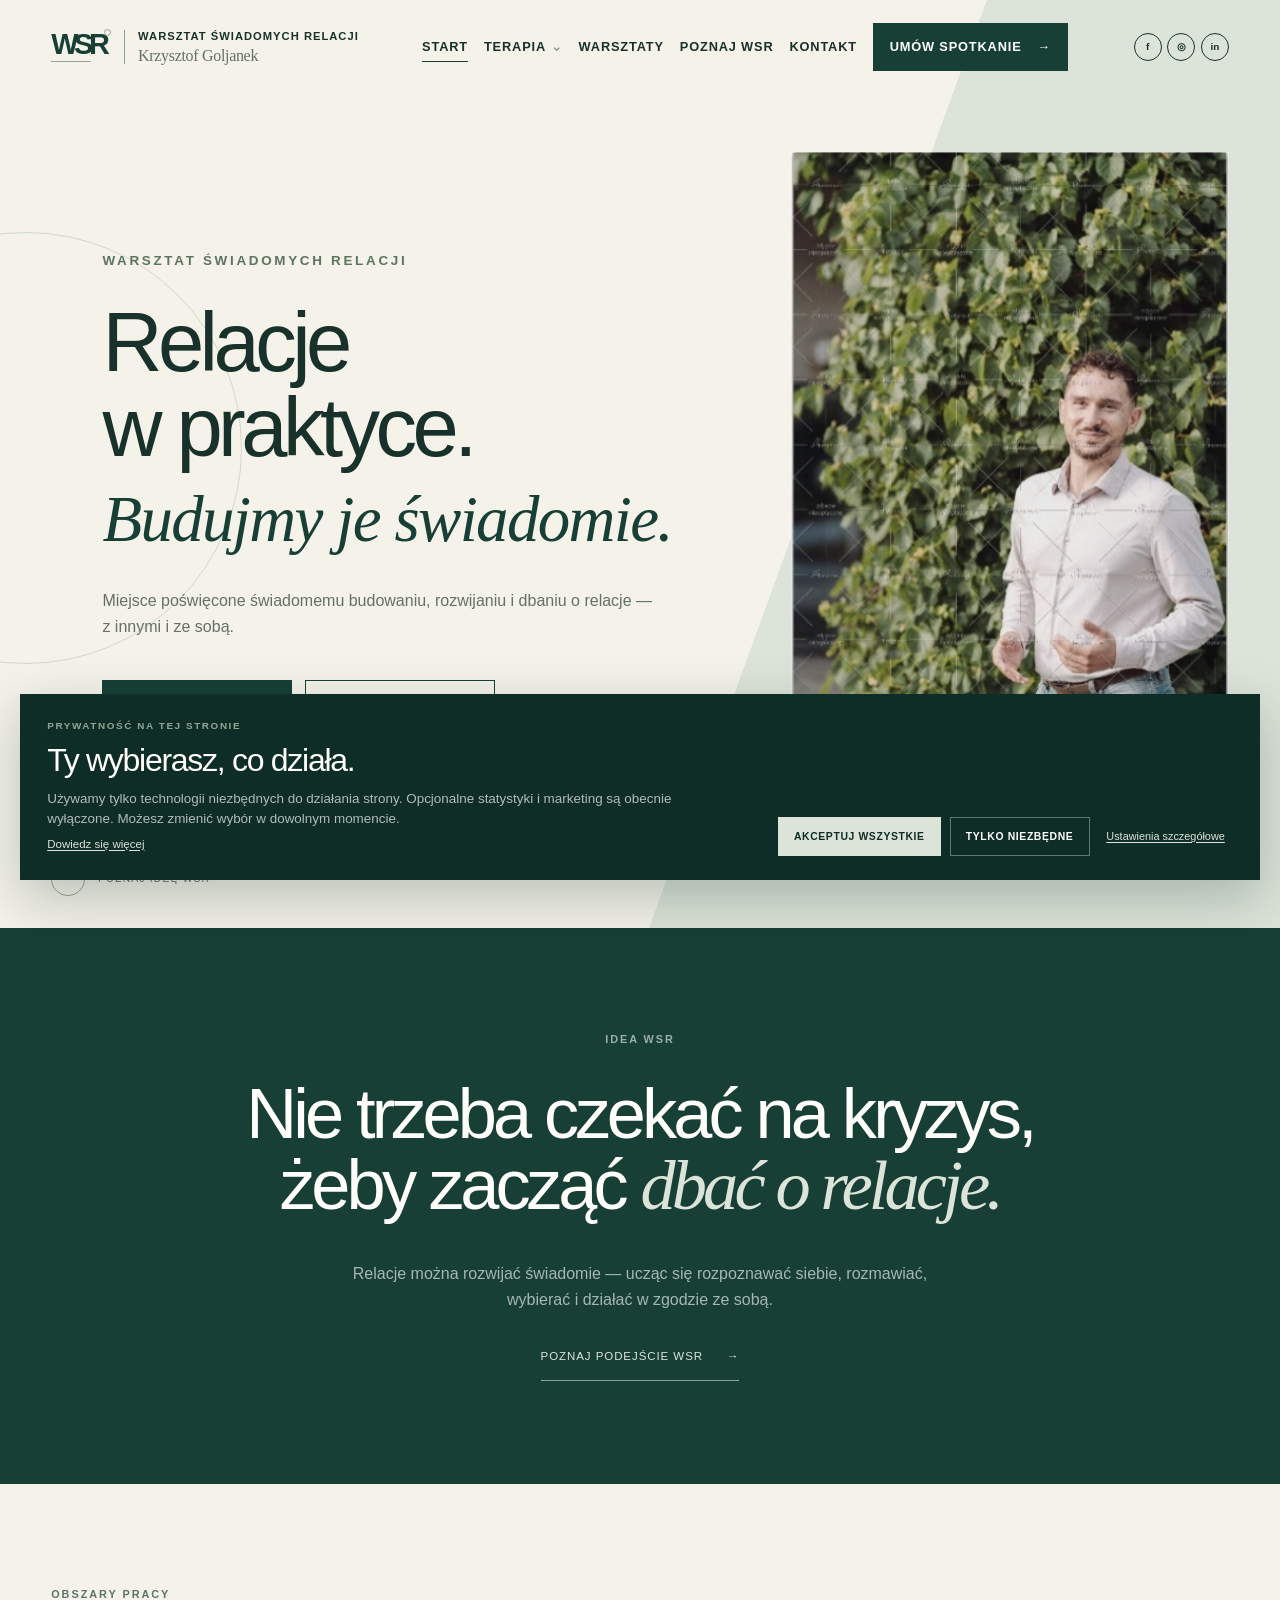
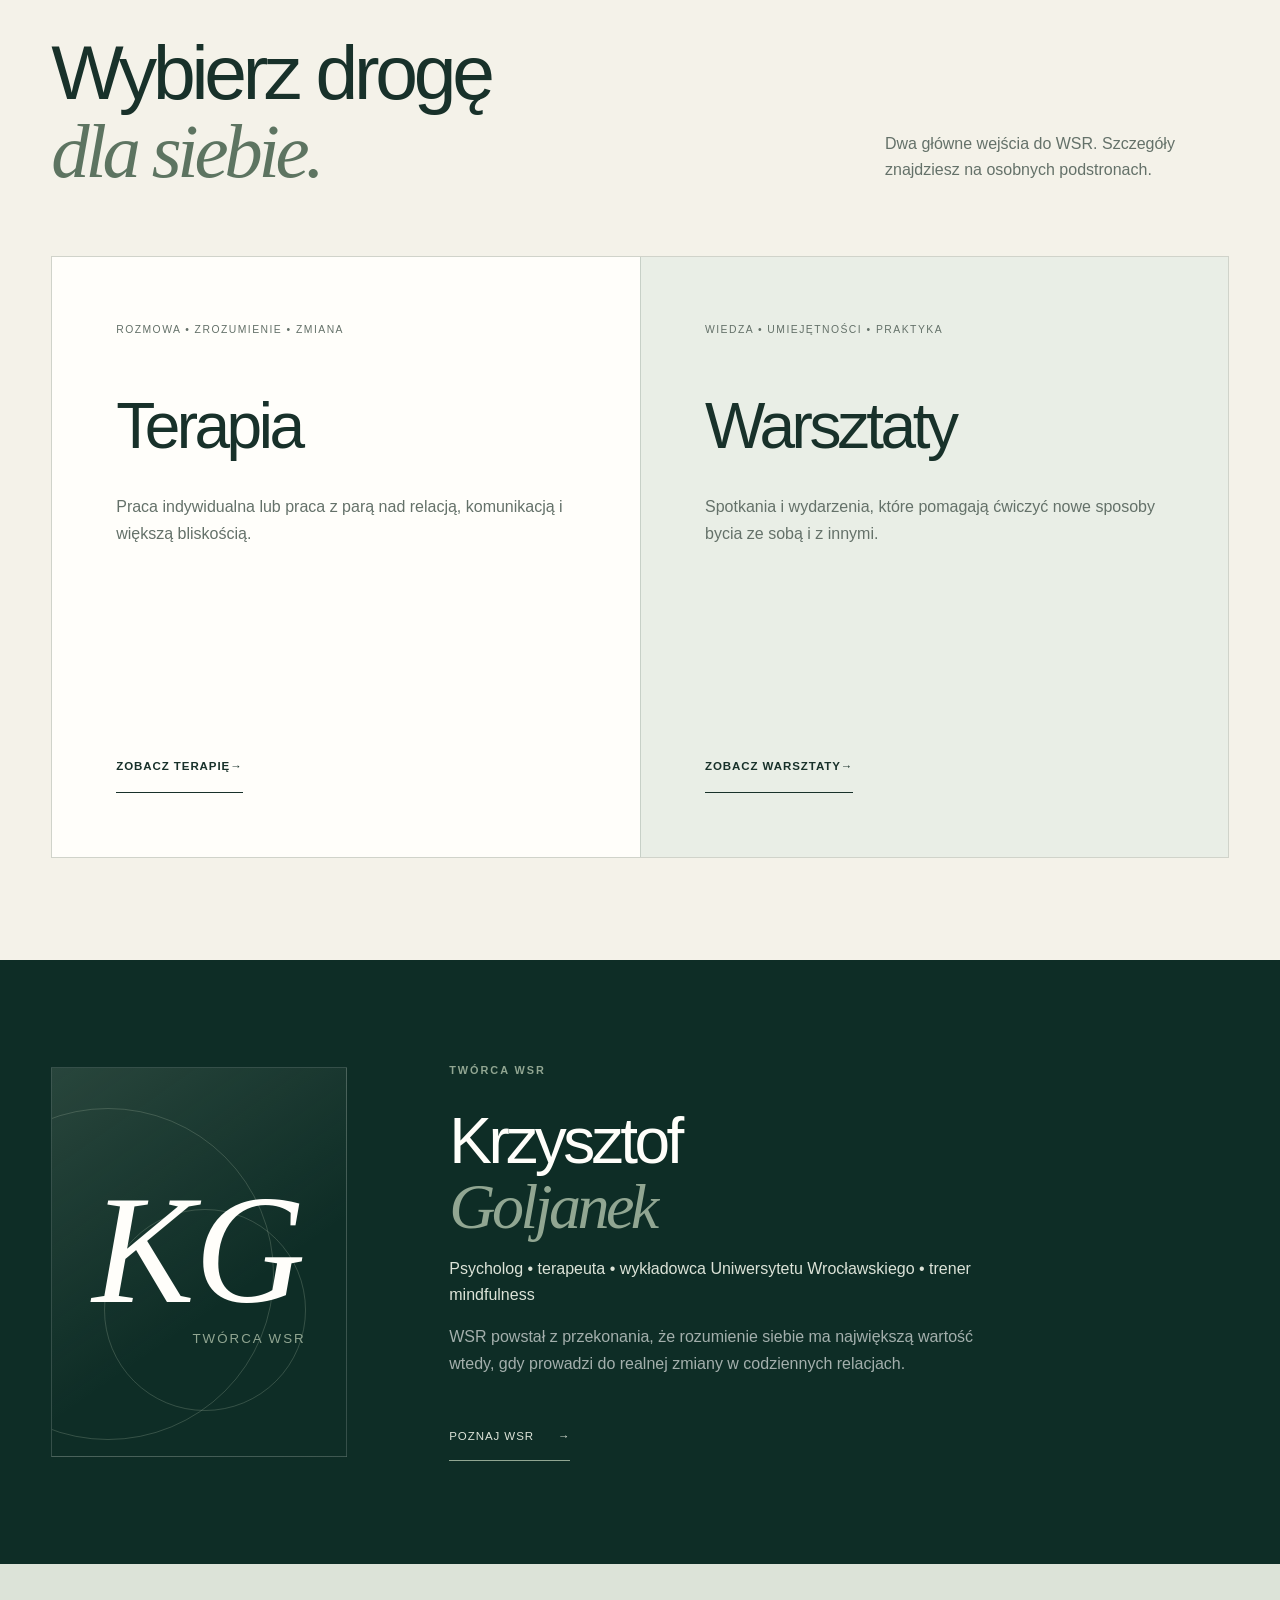
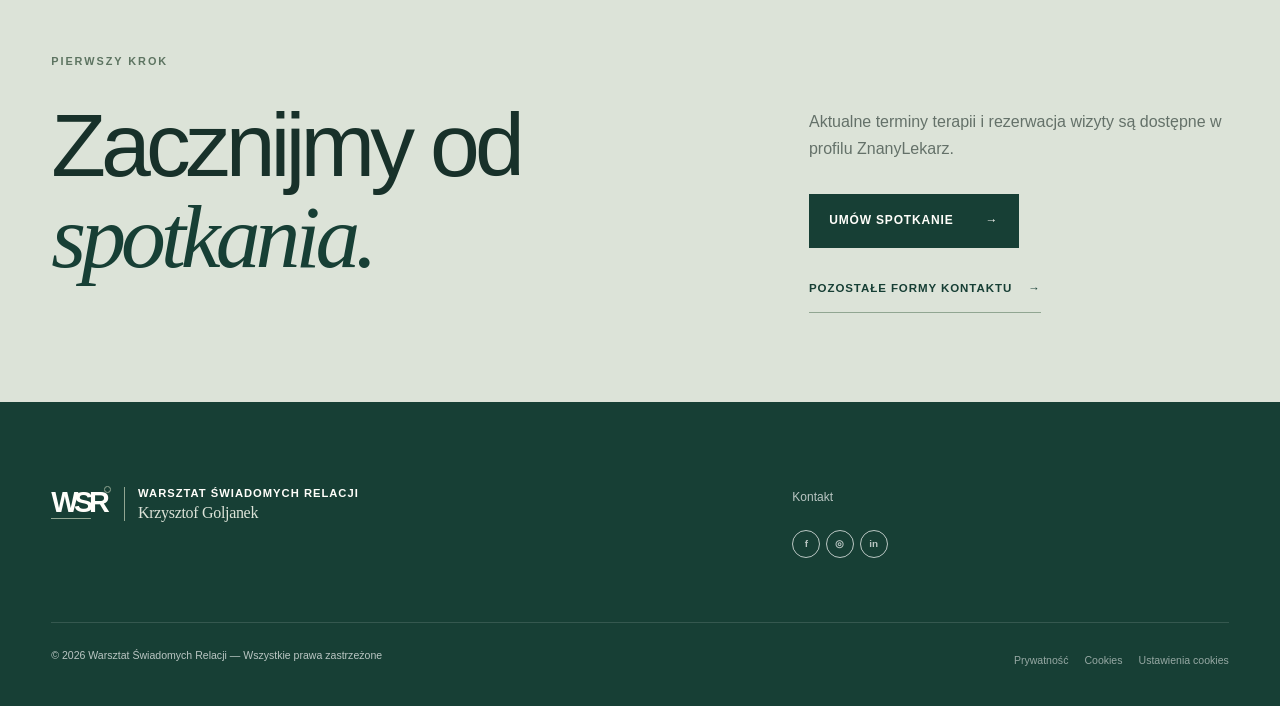
==== commit 30361603: "Apply v1 visual and content feedback" ====
--- a/index.html
+++ b/index.html
@@ -13,7 +13,7 @@
     <header class="site-header" data-header><div class="container header-inner">
       <a class="brand" href="index.html" aria-label="Warsztat Świadomych Relacji — strona główna"><span class="brand-mark" aria-hidden="true">WSR</span><span class="brand-copy"><span>Warsztat Świadomych Relacji</span><i>Krzysztof Goljanek</i></span></a>
       <button class="menu-toggle" type="button" aria-expanded="false" aria-controls="main-nav"><span class="sr-only">Otwórz menu</span></button>
-      <nav class="main-nav" id="main-nav" aria-label="Główna nawigacja"><a href="index.html">Start</a><details class="nav-dropdown"><summary>Terapia</summary><div class="dropdown-menu"><a href="terapia.html">Przegląd terapii</a><a href="terapia-indywidualna.html">Terapia indywidualna</a><a href="terapia-par.html">Terapia par</a></div></details><a href="warsztaty.html">Warsztaty</a><a href="poznaj-wsr.html">Poznaj WSR</a><a href="kontakt.html">Kontakt</a><a class="nav-booking booking-link" data-booking href="https://www.znanylekarz.pl/krzysztof-goljanek/psycholog/wroclaw">Umów spotkanie <span aria-hidden="true">→</span></a></nav>
+      <nav class="main-nav" id="main-nav" aria-label="Główna nawigacja"><a href="index.html">Start</a><details class="nav-dropdown"><summary>Terapia</summary><div class="dropdown-menu"><a href="terapia.html">Przegląd terapii</a><a href="terapia-indywidualna.html">Terapia indywidualna</a><a href="terapia-par.html">Terapia par</a></div></details><a href="warsztaty.html">Warsztaty</a><a href="poznaj-wsr.html">Poznaj WSR</a><a href="kontakt.html">Kontakt</a><a class="nav-booking booking-link" data-booking href="https://www.znanylekarz.pl/krzysztof-goljanek/psycholog/wroclaw">Umów spotkanie <span aria-hidden="true">→</span></a><span class="social-links social-links-menu" aria-label="Media społecznościowe"><a href="https://www.facebook.com/" target="_blank" rel="noopener" aria-label="Facebook">f</a><a href="https://www.instagram.com/" target="_blank" rel="noopener" aria-label="Instagram">◎</a><a href="https://www.linkedin.com/" target="_blank" rel="noopener" aria-label="LinkedIn">in</a></span></nav><span class="social-links social-links-header" aria-label="Media społecznościowe"><a href="https://www.facebook.com/" target="_blank" rel="noopener" aria-label="Facebook">f</a><a href="https://www.instagram.com/" target="_blank" rel="noopener" aria-label="Instagram">◎</a><a href="https://www.linkedin.com/" target="_blank" rel="noopener" aria-label="LinkedIn">in</a></span>
     </div></header>
 
     <main id="main">
@@ -22,19 +22,19 @@
         <figure class="hero-visual reveal"><div class="hero-image-wrap"><img src="assets/images/krzysztof-hero.webp" width="415" height="618" alt="Krzysztof Goljanek wśród zieleni" decoding="async" fetchpriority="high"><span class="image-note">Krzysztof Goljanek</span></div><figcaption>Twórca i główny specjalista Warsztatu Świadomych Relacji.</figcaption></figure>
       </div><a class="scroll-cue" href="#idea" aria-label="Przejdź do idei WSR"><span></span> Poznaj ideę WSR</a></section>
 
-      <section class="idea section compact-section" id="idea" aria-labelledby="idea-title"><div class="container idea-inner"><p class="section-index reveal">01 — Idea WSR</p><h2 id="idea-title" class="idea-quote reveal">Nie trzeba czekać na kryzys,<br>żeby zacząć <em>dbać o relacje.</em></h2><p class="idea-copy reveal">Relacje można rozwijać świadomie — ucząc się rozpoznawać siebie, rozmawiać, wybierać i działać w zgodzie ze sobą.</p><a class="inline-link inline-link-light reveal" href="poznaj-wsr.html">Poznaj podejście WSR <span aria-hidden="true">→</span></a></div></section>
+      <section class="idea section compact-section" id="idea" aria-labelledby="idea-title"><div class="container idea-inner"><p class="section-index reveal">Idea WSR</p><h2 id="idea-title" class="idea-quote reveal">Nie trzeba czekać na kryzys,<br>żeby zacząć <em>dbać o relacje.</em></h2><p class="idea-copy reveal">Relacje można rozwijać świadomie — ucząc się rozpoznawać siebie, rozmawiać, wybierać i działać w zgodzie ze sobą.</p><a class="inline-link inline-link-light reveal" href="poznaj-wsr.html">Poznaj podejście WSR <span aria-hidden="true">→</span></a></div></section>
 
-      <section class="offer section compact-section" aria-labelledby="offer-title"><div class="container"><div class="section-heading"><div><p class="section-index reveal">02 — Obszary pracy</p><h2 id="offer-title" class="section-title reveal">Wybierz drogę<br><em>dla siebie.</em></h2></div><p class="section-lead reveal">Dwa główne wejścia do WSR. Szczegóły znajdziesz na osobnych podstronach.</p></div><div class="offer-grid">
-        <article class="offer-card therapy-card reveal"><div class="card-number">01</div><p class="card-kicker">Rozmowa • Zrozumienie • Zmiana</p><h3>Terapia</h3><p>Praca indywidualna lub praca z parą nad relacją, komunikacją i większą bliskością.</p><a class="card-cta" href="terapia.html">Zobacz terapię <span aria-hidden="true">→</span></a></article>
-        <article class="offer-card workshop-card reveal"><div class="card-number">02</div><p class="card-kicker">Wiedza • Umiejętności • Praktyka</p><h3>Warsztaty</h3><p>Spotkania i wydarzenia, które pomagają ćwiczyć nowe sposoby bycia ze sobą i z innymi.</p><a class="card-cta" href="warsztaty.html">Zobacz warsztaty <span aria-hidden="true">→</span></a></article>
+      <section class="offer section compact-section" aria-labelledby="offer-title"><div class="container"><div class="section-heading"><div><p class="section-index reveal">Obszary pracy</p><h2 id="offer-title" class="section-title reveal">Wybierz drogę<br><em>dla siebie.</em></h2></div><p class="section-lead reveal">Dwa główne wejścia do WSR. Szczegóły znajdziesz na osobnych podstronach.</p></div><div class="offer-grid">
+        <article class="offer-card therapy-card reveal"><p class="card-kicker">Rozmowa • Zrozumienie • Zmiana</p><h3>Terapia</h3><p>Praca indywidualna lub praca z parą nad relacją, komunikacją i większą bliskością.</p><a class="card-cta" href="terapia.html">Zobacz terapię <span aria-hidden="true">→</span></a></article>
+        <article class="offer-card workshop-card reveal"><p class="card-kicker">Wiedza • Umiejętności • Praktyka</p><h3>Warsztaty</h3><p>Spotkania i wydarzenia, które pomagają ćwiczyć nowe sposoby bycia ze sobą i z innymi.</p><a class="card-cta" href="warsztaty.html">Zobacz warsztaty <span aria-hidden="true">→</span></a></article>
       </div></div></section>
 
-      <section class="founder section compact-section" id="poznaj-wsr" aria-labelledby="founder-title"><div class="container founder-home-grid"><div class="founder-monogram reveal" aria-hidden="true"><span>KG</span><small>twórca WSR</small></div><div class="founder-copy"><p class="section-index reveal">03 — Twórca WSR</p><h2 id="founder-title" class="section-title reveal">Krzysztof<br><em>Goljanek</em></h2><p class="founder-role reveal">Psycholog • terapeuta • wykładowca Uniwersytetu Wrocławskiego • trener mindfulness</p><p class="reveal">WSR powstał z przekonania, że rozumienie siebie ma największą wartość wtedy, gdy prowadzi do realnej zmiany w codziennych relacjach.</p><a class="inline-link inline-link-light reveal" href="poznaj-wsr.html">Poznaj WSR <span aria-hidden="true">→</span></a></div></div></section>
+      <section class="founder section compact-section" id="poznaj-wsr" aria-labelledby="founder-title"><div class="container founder-home-grid"><div class="founder-monogram reveal" aria-hidden="true"><span>KG</span><small>twórca WSR</small></div><div class="founder-copy"><p class="section-index reveal">Twórca WSR</p><h2 id="founder-title" class="section-title reveal">Krzysztof<br><em>Goljanek</em></h2><p class="founder-role reveal">Psycholog • terapeuta • wykładowca Uniwersytetu Wrocławskiego • trener mindfulness</p><p class="reveal">WSR powstał z przekonania, że rozumienie siebie ma największą wartość wtedy, gdy prowadzi do realnej zmiany w codziennych relacjach.</p><a class="inline-link inline-link-light reveal" href="poznaj-wsr.html">Poznaj WSR <span aria-hidden="true">→</span></a></div></div></section>
 
-      <section class="contact compact-contact" id="kontakt" aria-labelledby="contact-title"><div class="container contact-grid"><div><p class="section-index reveal">04 — Pierwszy krok</p><h2 id="contact-title" class="contact-title reveal">Zacznijmy od<br><em>spotkania.</em></h2></div><div class="contact-actions reveal"><p>Aktualne terminy terapii i rezerwacja wizyty są dostępne w profilu ZnanyLekarz.</p><a class="button button-light booking-link" data-booking href="https://www.znanylekarz.pl/krzysztof-goljanek/psycholog/wroclaw">Umów spotkanie <span aria-hidden="true">→</span></a><a class="contact-text-link" href="kontakt.html">Pozostałe formy kontaktu <span aria-hidden="true">→</span></a></div></div></section>
+      <section class="contact compact-contact" id="kontakt" aria-labelledby="contact-title"><div class="container contact-grid"><div><p class="section-index reveal">Pierwszy krok</p><h2 id="contact-title" class="contact-title reveal">Zacznijmy od<br><em>spotkania.</em></h2></div><div class="contact-actions reveal"><p>Aktualne terminy terapii i rezerwacja wizyty są dostępne w profilu ZnanyLekarz.</p><a class="button button-light booking-link" data-booking href="https://www.znanylekarz.pl/krzysztof-goljanek/psycholog/wroclaw">Umów spotkanie <span aria-hidden="true">→</span></a><a class="contact-text-link" href="kontakt.html">Pozostałe formy kontaktu <span aria-hidden="true">→</span></a></div></div></section>
     </main>
 
-    <footer class="site-footer"><div class="container footer-top"><a class="brand footer-brand" href="index.html" aria-label="Warsztat Świadomych Relacji — wróć na początek"><span class="brand-mark" aria-hidden="true">WSR</span><span class="brand-copy"><span>Warsztat Świadomych Relacji</span><i>Krzysztof Goljanek</i></span></a><p>Relacje w praktyce.<br>Budujmy je świadomie.</p><nav class="footer-nav" aria-label="Nawigacja w stopce"><a href="terapia.html">Terapia</a><a href="warsztaty.html">Warsztaty</a><a href="poznaj-wsr.html">Poznaj WSR</a><a href="kontakt.html">Kontakt</a></nav></div><div class="container footer-bottom"><p>© <span data-year>2026</span> Warsztat Świadomych Relacji — Wszystkie prawa zastrzeżone</p></div></footer>
+    <footer class="site-footer"><div class="container footer-top"><a class="brand footer-brand" href="index.html" aria-label="Warsztat Świadomych Relacji — wróć na początek"><span class="brand-mark" aria-hidden="true">WSR</span><span class="brand-copy"><span>Warsztat Świadomych Relacji</span><i>Krzysztof Goljanek</i></span></a><nav class="footer-nav" aria-label="Kontakt i media"><a href="kontakt.html">Kontakt</a><span class="social-links social-links-footer" aria-label="Media społecznościowe"><a href="https://www.facebook.com/" target="_blank" rel="noopener" aria-label="Facebook">f</a><a href="https://www.instagram.com/" target="_blank" rel="noopener" aria-label="Instagram">◎</a><a href="https://www.linkedin.com/" target="_blank" rel="noopener" aria-label="LinkedIn">in</a></span></nav></div><div class="container footer-bottom"><p>© <span data-year>2026</span> Warsztat Świadomych Relacji — Wszystkie prawa zastrzeżone</p></div></footer>
     <div class="booking-transition" data-booking-transition aria-hidden="true" aria-live="polite"><div class="transition-mark">WSR</div><p>Przenosimy Cię do kalendarza Krzysztofa</p><span>ZnanyLekarz.pl</span><div class="transition-line" aria-hidden="true"></div></div>
   </body>
 </html>
--- a/assets/css/styles.css
+++ b/assets/css/styles.css
@@ -53,3 +53,44 @@
 .nav-dropdown summary::after{display:inline-block;transition:transform .2s}.nav-dropdown[open] summary::after{transform:rotate(180deg)}
 .footer-legal-links{align-items:center}.footer-consent-button{padding:.3rem 0;color:rgba(255,255,255,.55);background:none;border:0;font:inherit;cursor:pointer}.footer-consent-button:hover{color:var(--white)}
 .cookie-backdrop{z-index:1600}.cookie-modal{z-index:1610}.booking-transition{z-index:1800}
+
+/* Feedback v1 — logo, navigation, cards and footer */
+.brand-mark{position:relative;display:inline-flex;align-items:center;padding:.08rem .28rem .28rem 0;color:var(--forest);font-size:1.8rem;font-weight:800;letter-spacing:-.15em;line-height:.9}
+.brand-mark::before{content:"";position:absolute;right:.08rem;bottom:.08rem;left:0;height:1px;background:var(--sage);transform:scaleX(.7);transform-origin:left}
+.brand-mark::after{content:"";position:absolute;top:-.15rem;right:-.04rem;width:.3rem;height:.3rem;border:1px solid var(--sage);border-radius:50%}
+.brand-copy>span{font-size:.7rem;font-weight:700;letter-spacing:.09em;line-height:1.2;text-transform:uppercase}
+.brand-copy i{font-family:"Segoe Print","Bradley Hand","URW Chancery L",cursive;font-size:1rem;font-style:normal;letter-spacing:-.02em}
+.main-nav{gap:clamp(.65rem,1.25vw,1.2rem);font-size:.8rem}
+.dropdown-menu a{font-size:.74rem}
+.social-links{display:inline-flex;align-items:center;gap:.35rem}
+.social-links a{display:grid;min-width:1.75rem;min-height:1.75rem;place-items:center;color:inherit;border:1px solid currentColor;border-radius:50%;font-size:.62rem;font-weight:700;letter-spacing:0;line-height:1;text-transform:none;transition:color .2s,background .2s,transform .2s}
+.social-links a:hover,.social-links a:focus-visible{color:var(--white);background:var(--forest);transform:translateY(-2px)}
+.social-links-header{margin-left:.15rem}
+.social-links-menu{display:none}
+.social-links-footer{grid-column:1/-1;margin-top:.6rem}
+.footer-top{grid-template-columns:1.35fr .85fr;gap:3rem}
+.footer-nav{align-items:start}
+.hero-home .hero-copy>.eyebrow{font-size:.84rem;font-weight:700;letter-spacing:.2em}
+.card-cta{position:relative;padding-bottom:.55rem;border-bottom:0}
+.card-cta::after{content:"";position:absolute;right:0;bottom:0;left:0;height:1px;background:currentColor;transform-origin:left;transition:transform .25s ease}
+.card-cta:hover::after,.card-cta:focus-visible::after{transform:scaleX(.36)}
+.card-cta span{display:inline-block;transition:transform .25s ease}
+.card-cta:hover span,.card-cta:focus-visible span{transform:translateX(.45rem)}
+.workshop-grid{display:grid;grid-template-columns:repeat(3,minmax(0,1fr));gap:1.25rem}
+.workshop-feature-card{display:flex;min-width:0;flex-direction:column;overflow:hidden;background:var(--white);border:1px solid var(--line);transition:transform .25s ease,box-shadow .25s ease}
+.workshop-feature-card:hover{transform:translateY(-5px);box-shadow:0 18px 40px rgba(24,49,42,.12)}
+.workshop-card-media{position:relative;display:block;overflow:hidden;aspect-ratio:1.42;background:var(--mist)}
+.workshop-card-media img{width:100%;height:100%;object-fit:cover;transition:transform .5s ease}
+.workshop-feature-card:hover .workshop-card-media img{transform:scale(1.045)}
+.workshop-card-media>span{position:absolute;right:1rem;bottom:1rem;display:grid;width:2.35rem;height:2.35rem;place-items:center;color:var(--white);background:var(--forest);font-size:1.25rem;transition:transform .25s ease}
+.workshop-feature-card:hover .workshop-card-media>span{transform:translateX(.25rem)}
+.workshop-card-body{display:flex;min-height:245px;flex-direction:column;padding:1.5rem}
+.workshop-card-kicker{margin:0 0 1.25rem;color:var(--sage-ink);font-size:.64rem;font-weight:700;letter-spacing:.14em;text-transform:uppercase}
+.workshop-card-body h2{margin:0 0 .75rem;color:var(--forest);font:500 clamp(1.45rem,2.3vw,2.2rem)/1.05 var(--display);letter-spacing:-.045em}
+.workshop-card-body>p:not(.workshop-card-kicker){max-width:34rem;margin:0;color:var(--muted);font-size:.86rem;line-height:1.55}
+.workshop-card-body .card-cta{align-self:flex-start;margin-top:auto}
+.workshop-feature-card-muted{background:var(--mist)}
+.workshop-feature-card-muted .workshop-card-media{filter:saturate(.7)}
+@media(min-width:801px) and (max-width:1100px){.workshop-grid{grid-template-columns:repeat(2,minmax(0,1fr))}}
+@media(max-width:1060px){.main-nav{font-size:1.05rem}.social-links-header{display:none}.main-nav .social-links-menu{display:inline-flex;margin-top:1.25rem}.dropdown-menu a{font-size:.9rem}.social-links a{min-width:2rem;min-height:2rem}}
+@media(max-width:800px){.brand-copy>span{font-size:.59rem;letter-spacing:.07em}.brand-copy i{font-size:.9rem}.hero-home .hero-copy>.eyebrow{font-size:.7rem}.footer-top{grid-template-columns:1fr}.workshop-grid{grid-template-columns:1fr}.workshop-card-body{min-height:220px}}
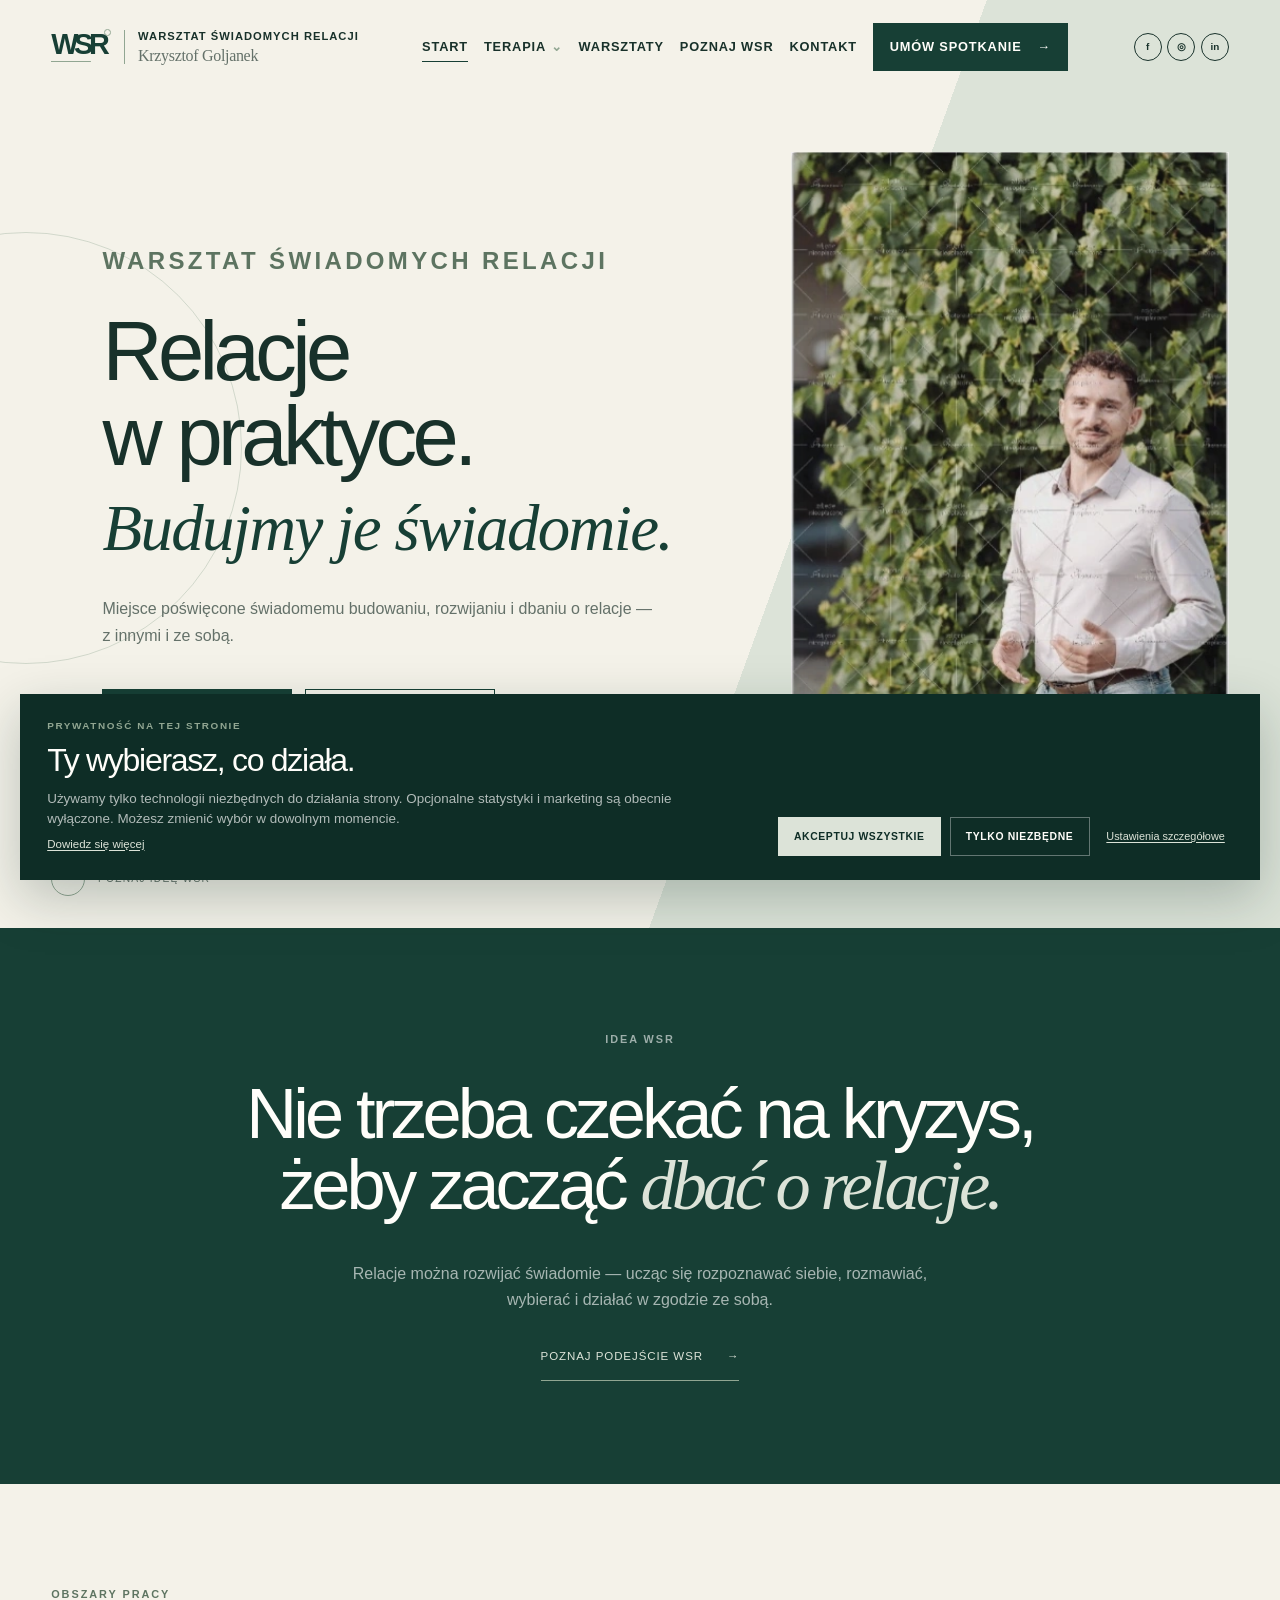
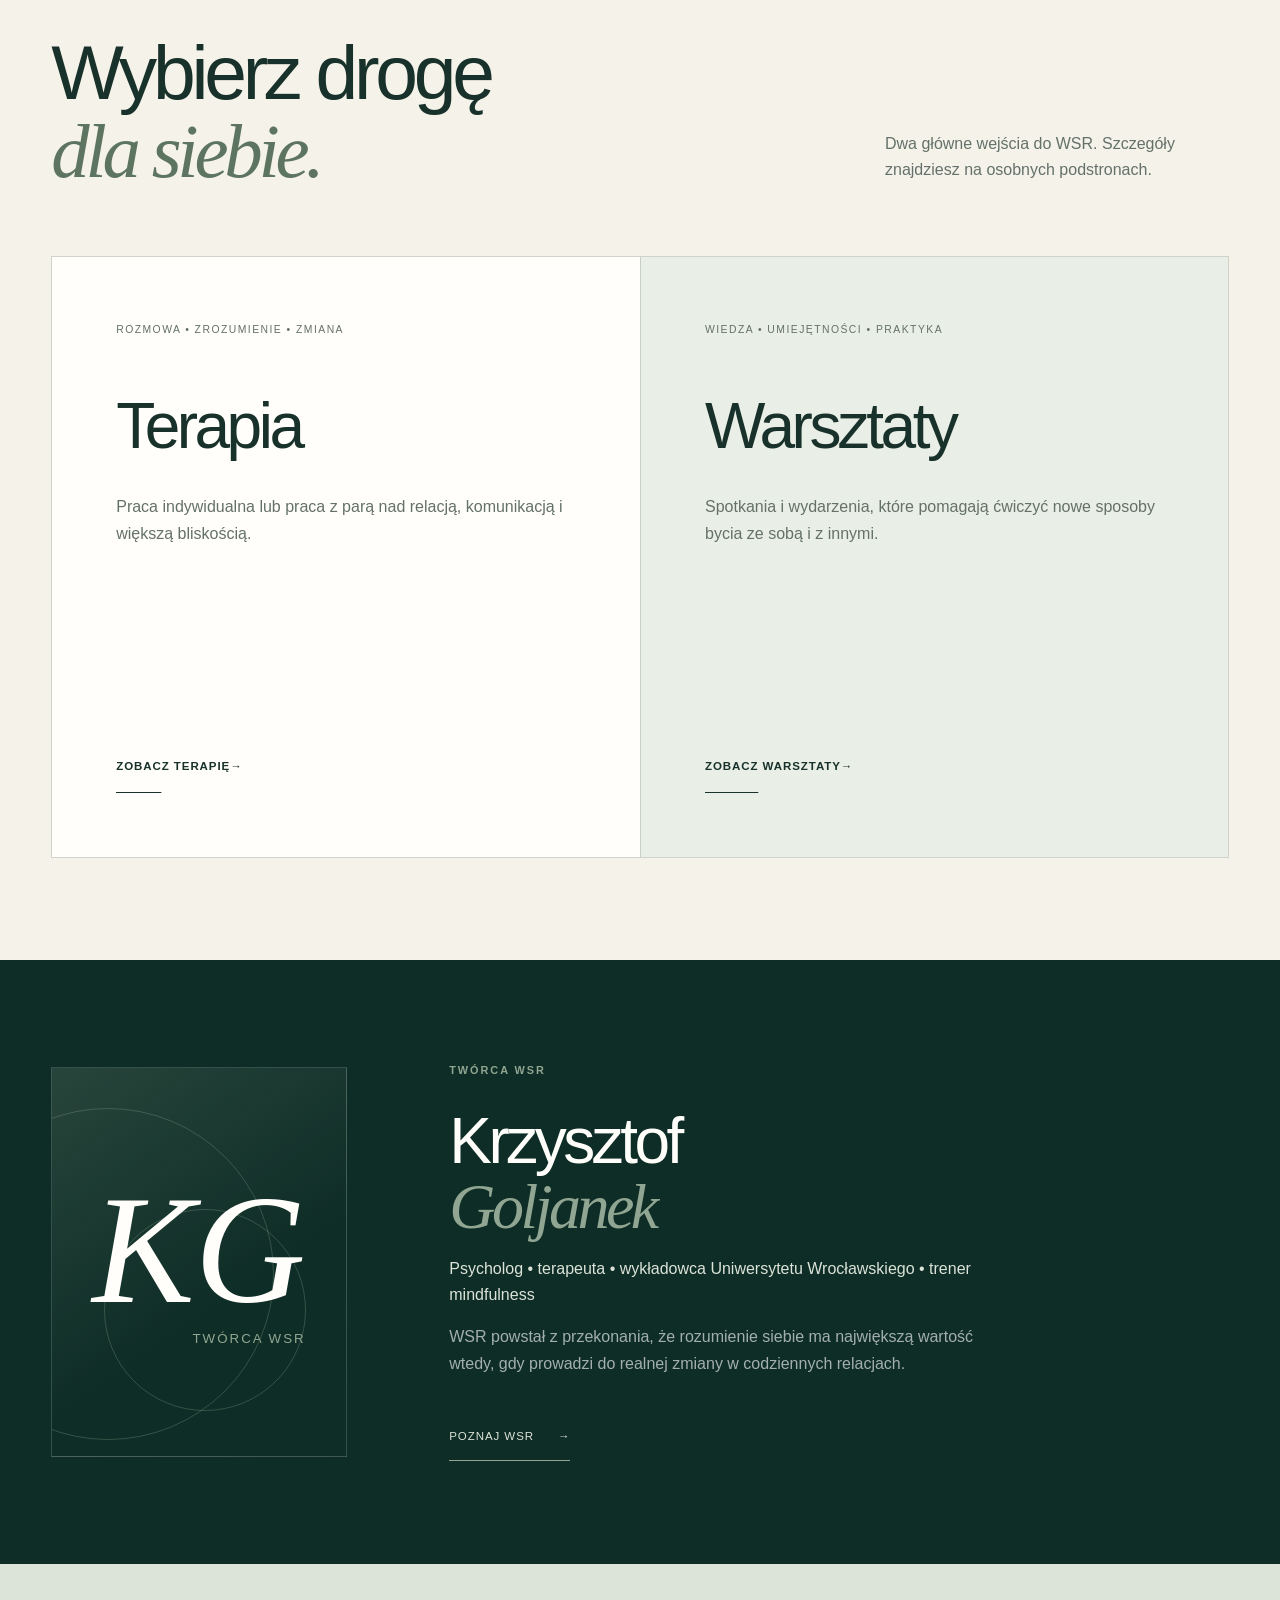
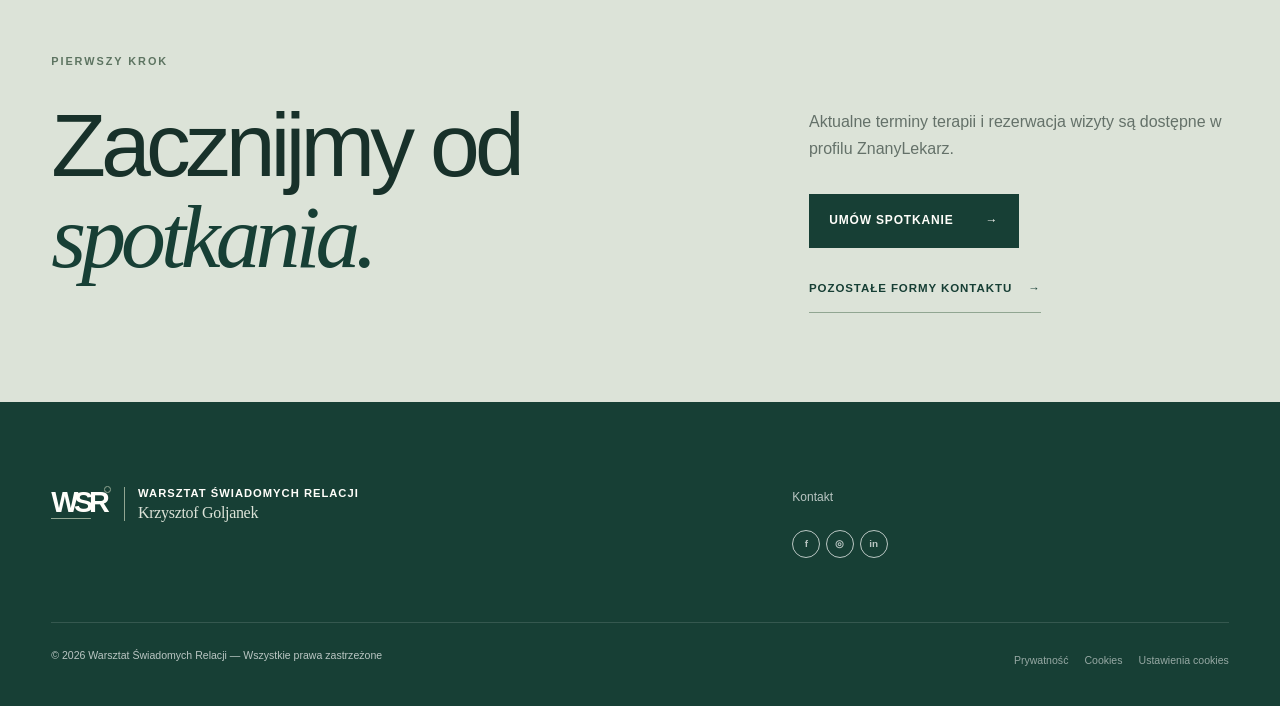
==== commit 87b9d472: "Make offer tiles fully interactive" ====
--- a/index.html
+++ b/index.html
@@ -25,8 +25,8 @@
       <section class="idea section compact-section" id="idea" aria-labelledby="idea-title"><div class="container idea-inner"><p class="section-index reveal">Idea WSR</p><h2 id="idea-title" class="idea-quote reveal">Nie trzeba czekać na kryzys,<br>żeby zacząć <em>dbać o relacje.</em></h2><p class="idea-copy reveal">Relacje można rozwijać świadomie — ucząc się rozpoznawać siebie, rozmawiać, wybierać i działać w zgodzie ze sobą.</p><a class="inline-link inline-link-light reveal" href="poznaj-wsr.html">Poznaj podejście WSR <span aria-hidden="true">→</span></a></div></section>
 
       <section class="offer section compact-section" aria-labelledby="offer-title"><div class="container"><div class="section-heading"><div><p class="section-index reveal">Obszary pracy</p><h2 id="offer-title" class="section-title reveal">Wybierz drogę<br><em>dla siebie.</em></h2></div><p class="section-lead reveal">Dwa główne wejścia do WSR. Szczegóły znajdziesz na osobnych podstronach.</p></div><div class="offer-grid">
-        <article class="offer-card therapy-card reveal"><p class="card-kicker">Rozmowa • Zrozumienie • Zmiana</p><h3>Terapia</h3><p>Praca indywidualna lub praca z parą nad relacją, komunikacją i większą bliskością.</p><a class="card-cta" href="terapia.html">Zobacz terapię <span aria-hidden="true">→</span></a></article>
-        <article class="offer-card workshop-card reveal"><p class="card-kicker">Wiedza • Umiejętności • Praktyka</p><h3>Warsztaty</h3><p>Spotkania i wydarzenia, które pomagają ćwiczyć nowe sposoby bycia ze sobą i z innymi.</p><a class="card-cta" href="warsztaty.html">Zobacz warsztaty <span aria-hidden="true">→</span></a></article>
+        <a class="offer-card therapy-card reveal" href="terapia.html" aria-label="Zobacz terapię"><p class="card-kicker">Rozmowa • Zrozumienie • Zmiana</p><h3>Terapia</h3><p>Praca indywidualna lub praca z parą nad relacją, komunikacją i większą bliskością.</p><span class="card-cta">Zobacz terapię <span aria-hidden="true">→</span></span></a>
+        <a class="offer-card workshop-card reveal" href="warsztaty.html" aria-label="Zobacz warsztaty"><p class="card-kicker">Wiedza • Umiejętności • Praktyka</p><h3>Warsztaty</h3><p>Spotkania i wydarzenia, które pomagają ćwiczyć nowe sposoby bycia ze sobą i z innymi.</p><span class="card-cta">Zobacz warsztaty <span aria-hidden="true">→</span></span></a>
       </div></div></section>
 
       <section class="founder section compact-section" id="poznaj-wsr" aria-labelledby="founder-title"><div class="container founder-home-grid"><div class="founder-monogram reveal" aria-hidden="true"><span>KG</span><small>twórca WSR</small></div><div class="founder-copy"><p class="section-index reveal">Twórca WSR</p><h2 id="founder-title" class="section-title reveal">Krzysztof<br><em>Goljanek</em></h2><p class="founder-role reveal">Psycholog • terapeuta • wykładowca Uniwersytetu Wrocławskiego • trener mindfulness</p><p class="reveal">WSR powstał z przekonania, że rozumienie siebie ma największą wartość wtedy, gdy prowadzi do realnej zmiany w codziennych relacjach.</p><a class="inline-link inline-link-light reveal" href="poznaj-wsr.html">Poznaj WSR <span aria-hidden="true">→</span></a></div></div></section>
--- a/assets/css/styles.css
+++ b/assets/css/styles.css
@@ -1,7 +1,7 @@
 :root{--paper:#f4f2e9;--paper-deep:#ebe9de;--ink:#18312a;--forest:#173f35;--forest-deep:#0e2d26;--sage:#91a692;--sage-ink:#5d7461;--sage-light:#dce3d8;--mist:#e9eee6;--muted:#647169;--clay:#5d7461;--line:rgba(24,49,42,.16);--white:#fffefa;--container:1240px;--gutter:clamp(1.25rem,4vw,3.5rem);--sans:"DM Sans",sans-serif;--display:"Manrope",sans-serif;--serif:"Newsreader",Georgia,serif}
 *{box-sizing:border-box}html{scroll-behavior:smooth;scroll-padding-top:100px}body{margin:0;overflow-x:hidden;color:var(--ink);background:var(--paper);font:400 1rem/1.65 var(--sans);-webkit-font-smoothing:antialiased}body.menu-open,body.is-leaving,body.consent-open{overflow:hidden}a{color:inherit;text-decoration:none}img{display:block;max-width:100%}button,summary{font:inherit}:focus-visible{outline:2px solid var(--sage-ink);outline-offset:4px}.container{width:min(calc(100% - var(--gutter)*2),var(--container));margin-inline:auto}.sr-only{position:absolute;width:1px;height:1px;padding:0;margin:-1px;overflow:hidden;clip:rect(0,0,0,0);white-space:nowrap;border:0}.skip-link{position:fixed;z-index:1100;top:.75rem;left:.75rem;padding:.75rem 1rem;color:var(--white);background:var(--forest);transform:translateY(-150%);transition:transform .2s}.skip-link:focus{transform:translateY(0)}
 .site-header{position:fixed;z-index:30;inset:0 0 auto;border-bottom:1px solid transparent;transition:background .3s,border-color .3s,box-shadow .3s}.site-header.is-scrolled{background:rgba(244,242,233,.94);border-color:var(--line);box-shadow:0 10px 35px rgba(24,49,42,.055)}.header-inner{min-height:94px;display:flex;align-items:center;justify-content:space-between;gap:2rem}.brand{position:relative;z-index:3;display:inline-flex;align-items:center;gap:.85rem;flex:0 0 auto}.brand-mark{color:var(--forest);font-family:var(--display);font-size:1.65rem;font-weight:600;line-height:1;letter-spacing:-.1em}.brand-copy{display:grid;padding-left:.85rem;border-left:1px solid var(--sage);line-height:1.05}.brand-copy>span{font-size:.68rem;font-weight:600;letter-spacing:.04em}.brand-copy i{margin-top:.25rem;color:var(--muted);font:400 italic .94rem/1 var(--serif)}
-.main-nav{display:flex;align-items:center;gap:clamp(.9rem,1.7vw,1.65rem);font-size:.72rem;font-weight:600;letter-spacing:.065em;text-transform:uppercase}.main-nav>a:not(.nav-booking),.nav-dropdown>summary{padding-block:.75rem}.main-nav>a:not(.nav-booking){position:relative}.main-nav>a:not(.nav-booking)::after{content:"";position:absolute;inset:auto 0 .5rem;height:1px;background:var(--forest);transform:scaleX(0);transform-origin:right;transition:transform .25s}.main-nav>a:hover::after,.main-nav>a:focus-visible::after{transform:scaleX(1);transform-origin:left}.nav-booking{display:inline-flex;align-items:center;gap:1rem;padding:.85rem 1.05rem;color:var(--white);background:var(--forest);transition:background .2s,transform .2s}.nav-booking:hover{background:var(--forest-deep);transform:translateY(-1px)}.nav-dropdown{position:relative}.nav-dropdown summary{cursor:pointer;list-style:none}.nav-dropdown summary::after{content:"⌄";margin-left:.3rem;color:var(--sage)}.nav-dropdown summary::-webkit-details-marker{display:none}.dropdown-menu{position:absolute;top:calc(100% + .25rem);left:-1rem;min-width:220px;padding:.75rem;background:var(--white);border:1px solid var(--line);box-shadow:0 18px 45px rgba(24,49,42,.11)}.dropdown-menu a{display:block;padding:.7rem .8rem;font-size:.68rem}.dropdown-menu a:hover{background:var(--mist)}.menu-toggle{display:none;width:44px;height:44px;padding:0;color:var(--forest);background:transparent;border:0}.menu-toggle::before,.menu-toggle::after{content:"";display:block;width:24px;height:1px;margin:6px auto;background:currentColor;transition:transform .2s}
+.main-nav{display:flex;align-items:center;gap:clamp(.9rem,1.7vw,1.65rem);font-size:.72rem;font-weight:600;letter-spacing:.065em;text-transform:uppercase}.main-nav>a:not(.nav-booking),.nav-dropdown>summary{padding-block:.75rem}.main-nav>a:not(.nav-booking){position:relative}.main-nav>a:not(.nav-booking)::after{content:"";position:absolute;inset:auto 0 .5rem;height:1px;background:var(--forest);transform:scaleX(0);transform-origin:right;transition:transform .25s}.main-nav>a:hover::after,.main-nav>a:focus-visible::after{transform:scaleX(1);transform-origin:left}.nav-booking{display:inline-flex;align-items:center;gap:1rem;padding:.85rem 1.05rem;color:var(--white);background:var(--forest);transition:background .2s,transform .2s}.nav-booking:hover{background:var(--forest-deep);transform:translateY(-1px)}.nav-dropdown{position:relative}.nav-dropdown summary{cursor:pointer;list-style:none}.nav-dropdown summary::after{content:"⌄";margin-left:.3rem;color:var(--sage)}.nav-dropdown summary::-webkit-details-marker{display:none}.dropdown-menu{position:absolute;top:100%;left:-1rem;min-width:220px;padding:.75rem;background:var(--white);border:1px solid var(--line);box-shadow:0 18px 45px rgba(24,49,42,.11)}.dropdown-menu a{display:block;padding:.7rem .8rem;font-size:.68rem}.dropdown-menu a:hover{background:var(--mist)}.menu-toggle{display:none;width:44px;height:44px;padding:0;color:var(--forest);background:transparent;border:0}.menu-toggle::before,.menu-toggle::after{content:"";display:block;width:24px;height:1px;margin:6px auto;background:currentColor;transition:transform .2s}
 .hero{position:relative;min-height:860px;padding:9.5rem 0 6rem;display:flex;align-items:center;background:linear-gradient(110deg,var(--paper) 0 61%,var(--sage-light) 61%)}.hero::before{content:"";position:absolute;width:430px;height:430px;left:-190px;top:25%;border:1px solid rgba(145,166,146,.35);border-radius:50%}.hero-grid{display:grid;grid-template-columns:minmax(0,1.05fr) minmax(350px,.72fr);align-items:center;gap:clamp(3rem,8vw,8rem)}.hero-copy{position:relative;z-index:1;padding-left:clamp(0rem,4vw,4rem)}.eyebrow,.section-index{margin:0 0 1.8rem;color:var(--sage);font-size:.68rem;font-weight:600;letter-spacing:.18em;text-transform:uppercase}.hero h1,.section-title,.idea-quote,.practice-title,.contact-title{font-family:var(--display);font-weight:400;line-height:1.02;letter-spacing:-.055em}.hero h1{max-width:750px;margin:0;font-size:clamp(3.5rem,6.5vw,6.6rem)}em{color:var(--sage);font-family:var(--serif);font-weight:400}.hero h1 em{display:inline-block;margin-top:.18em;color:var(--forest);font-size:.78em;letter-spacing:-.025em}.hero-intro{max-width:560px;margin:2rem 0 0;color:var(--muted);font-size:clamp(1rem,1.25vw,1.12rem)}.hero-actions{display:flex;gap:.8rem;margin-top:2.5rem}.button{display:inline-flex;align-items:center;justify-content:space-between;gap:2rem;min-width:190px;padding:1rem 1.2rem;border:1px solid var(--forest);font-size:.75rem;font-weight:600;letter-spacing:.07em;text-transform:uppercase;transition:transform .2s,background .2s,color .2s}.button:hover{transform:translateY(-2px)}.button-primary{color:var(--white);background:var(--forest)}.button-ghost{background:transparent}.button-ghost:hover{color:var(--white);background:var(--forest)}.hero-visual{position:relative;margin:0}.hero-image-wrap{position:relative;overflow:hidden;aspect-ratio:4/5}.hero-image-wrap::after{content:"";position:absolute;inset:0;border:1px solid rgba(255,255,255,.3);box-shadow:inset 0 0 90px rgba(14,45,38,.12)}.hero-visual img{width:100%;height:100%;object-fit:cover;filter:saturate(.75) contrast(.92)}.image-note{position:absolute;z-index:2;right:1rem;bottom:1rem;padding:.45rem .65rem;color:var(--white);background:rgba(14,45,38,.72);font-size:.6rem;letter-spacing:.1em;text-transform:uppercase}.hero-visual figcaption{max-width:380px;margin-top:.85rem;color:var(--muted);font-size:.67rem;line-height:1.45}.scroll-cue{position:absolute;left:max(var(--gutter),calc((100vw - var(--container))/2));bottom:2rem;display:flex;align-items:center;gap:.8rem;color:var(--muted);font-size:.64rem;letter-spacing:.12em;text-transform:uppercase}.scroll-cue span{position:relative;width:34px;height:34px;border:1px solid var(--sage);border-radius:50%}.scroll-cue span::after{content:"↓";position:absolute;inset:5px 0 auto;text-align:center}
 .section{padding-block:clamp(6rem,11vw,10rem)}.idea{color:var(--white);background:var(--forest)}.idea-inner{text-align:center}.idea .section-index{color:rgba(255,255,255,.48)}.idea-quote{margin:0 auto;font-size:clamp(2.6rem,5.5vw,5.3rem)}.idea-quote em{color:var(--sage-light)}.idea-copy{max-width:610px;margin:2.4rem auto 0;color:rgba(255,255,255,.62)}
 .section-heading{display:grid;grid-template-columns:1.6fr .7fr;align-items:end;gap:3rem;margin-bottom:4rem}.section-title{margin:0;font-size:clamp(3rem,6vw,5.7rem)}.section-lead{max-width:390px;margin:0 0 .5rem;color:var(--muted)}.offer-grid{display:grid;grid-template-columns:repeat(2,1fr);border:1px solid var(--line)}.offer-card{position:relative;min-height:600px;padding:clamp(2rem,5vw,4rem);display:flex;flex-direction:column}.offer-card+.offer-card{border-left:1px solid var(--line)}.therapy-card{background:var(--white)}.workshop-card{background:var(--mist)}.card-number{position:absolute;top:2rem;right:2rem;color:var(--sage);font:italic 1.5rem var(--serif)}.card-kicker{margin:0 0 3.5rem;color:var(--muted);font-size:.65rem;letter-spacing:.14em;text-transform:uppercase}.offer-card h3{margin:0 0 1.3rem;font:400 clamp(3rem,5vw,5rem)/1 var(--display);letter-spacing:-.055em}.offer-card>p:not(.card-kicker){max-width:470px;color:var(--muted)}.card-links{margin:2rem 0 2.5rem;padding:0;list-style:none;border-top:1px solid var(--line)}.card-links a{display:flex;justify-content:space-between;padding:.9rem 0;border-bottom:1px solid var(--line);font-size:.85rem}.card-links a:hover span{transform:translateX(4px)}.card-links span{transition:transform .2s}.card-cta{align-self:flex-start;margin-top:auto;padding-bottom:.3rem;border-bottom:1px solid currentColor;font-size:.72rem;font-weight:600;letter-spacing:.08em;text-transform:uppercase}
@@ -70,7 +70,7 @@
 .social-links-footer{grid-column:1/-1;margin-top:.6rem}
 .footer-top{grid-template-columns:1.35fr .85fr;gap:3rem}
 .footer-nav{align-items:start}
-.hero-home .hero-copy>.eyebrow{font-size:.84rem;font-weight:700;letter-spacing:.2em}
+.hero-home .hero-copy>.eyebrow{font-size:clamp(1.08rem,1.9vw,1.5rem);font-weight:700;letter-spacing:.14em}
 .card-cta{position:relative;padding-bottom:.55rem;border-bottom:0}
 .card-cta::after{content:"";position:absolute;right:0;bottom:0;left:0;height:1px;background:currentColor;transform-origin:left;transition:transform .25s ease}
 .card-cta:hover::after,.card-cta:focus-visible::after{transform:scaleX(.36)}
@@ -93,4 +93,18 @@
 .workshop-feature-card-muted .workshop-card-media{filter:saturate(.7)}
 @media(min-width:801px) and (max-width:1100px){.workshop-grid{grid-template-columns:repeat(2,minmax(0,1fr))}}
 @media(max-width:1060px){.main-nav{font-size:1.05rem}.social-links-header{display:none}.main-nav .social-links-menu{display:inline-flex;margin-top:1.25rem}.dropdown-menu a{font-size:.9rem}.social-links a{min-width:2rem;min-height:2rem}}
-@media(max-width:800px){.brand-copy>span{font-size:.59rem;letter-spacing:.07em}.brand-copy i{font-size:.9rem}.hero-home .hero-copy>.eyebrow{font-size:.7rem}.footer-top{grid-template-columns:1fr}.workshop-grid{grid-template-columns:1fr}.workshop-card-body{min-height:220px}}
+@media(max-width:800px){.brand-copy>span{font-size:.59rem;letter-spacing:.07em}.brand-copy i{font-size:.9rem}.hero-home .hero-copy>.eyebrow{font-size:1rem}.footer-top{grid-template-columns:1fr}.workshop-grid{grid-template-columns:1fr}.workshop-card-body{min-height:220px}}
+.offer-card{transition:transform .25s ease,box-shadow .25s ease,background .25s ease}
+.offer-card:hover{transform:translateY(-5px);box-shadow:0 18px 40px rgba(24,49,42,.1)}
+.offer-card:hover .card-cta::after{transform:scaleX(.36)}
+.offer-card:hover .card-cta span{transform:translateX(.45rem)}
+.offer-card{cursor:pointer}
+.offer-card::after{content:"";position:absolute;inset:.8rem;pointer-events:none;border:1px solid transparent;transition:border-color .25s ease}
+.offer-card:hover::after,.offer-card:focus-visible::after{border-color:rgba(23,63,53,.32)}
+.offer-card:focus-visible{outline:2px solid var(--sage-ink);outline-offset:5px}
+.therapy-card:hover{background:var(--paper)}
+.workshop-card:hover{background:var(--sage-light)}
+.offer-card .card-cta::after{transform:scaleX(.36)}
+.offer-card:hover .card-cta::after{transform:scaleX(1)}
+.offer-card:focus-visible .card-cta::after{transform:scaleX(1)}
+.offer-card:focus-visible .card-cta span{transform:translateX(.45rem)}
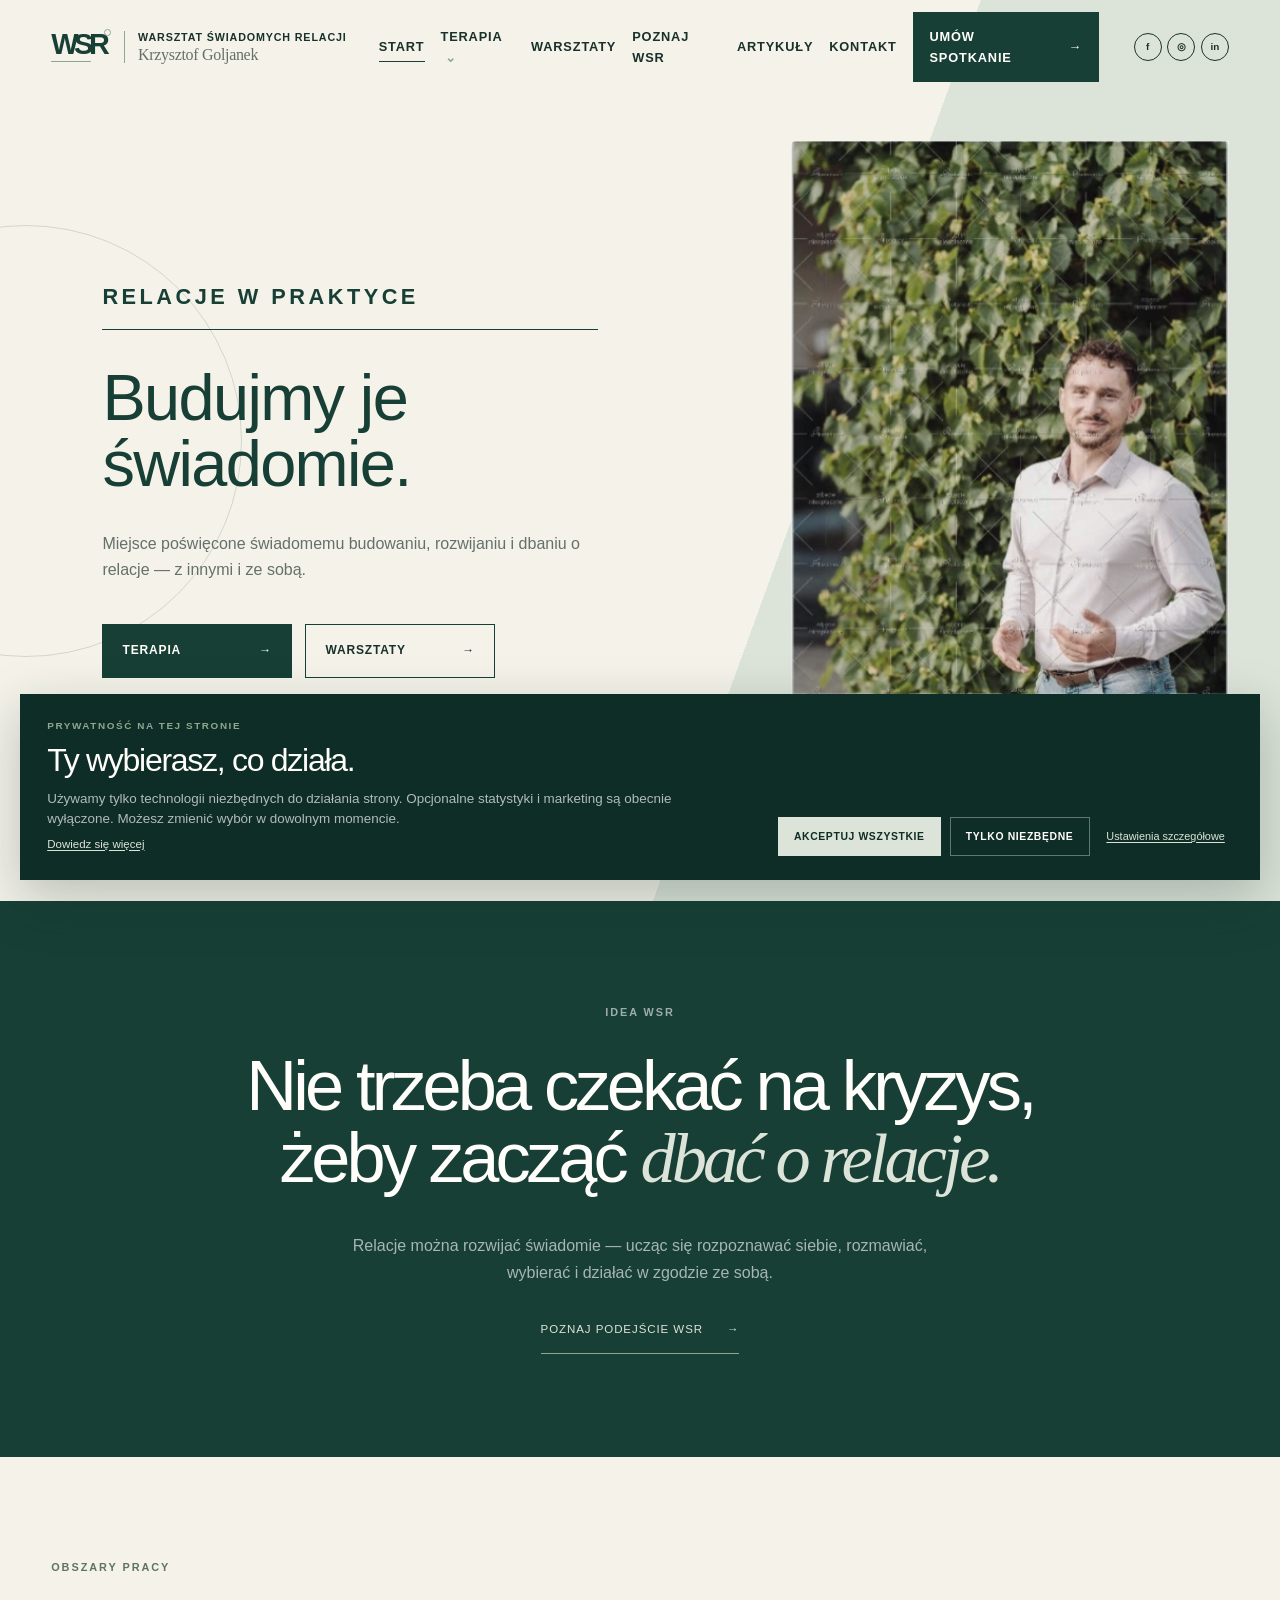
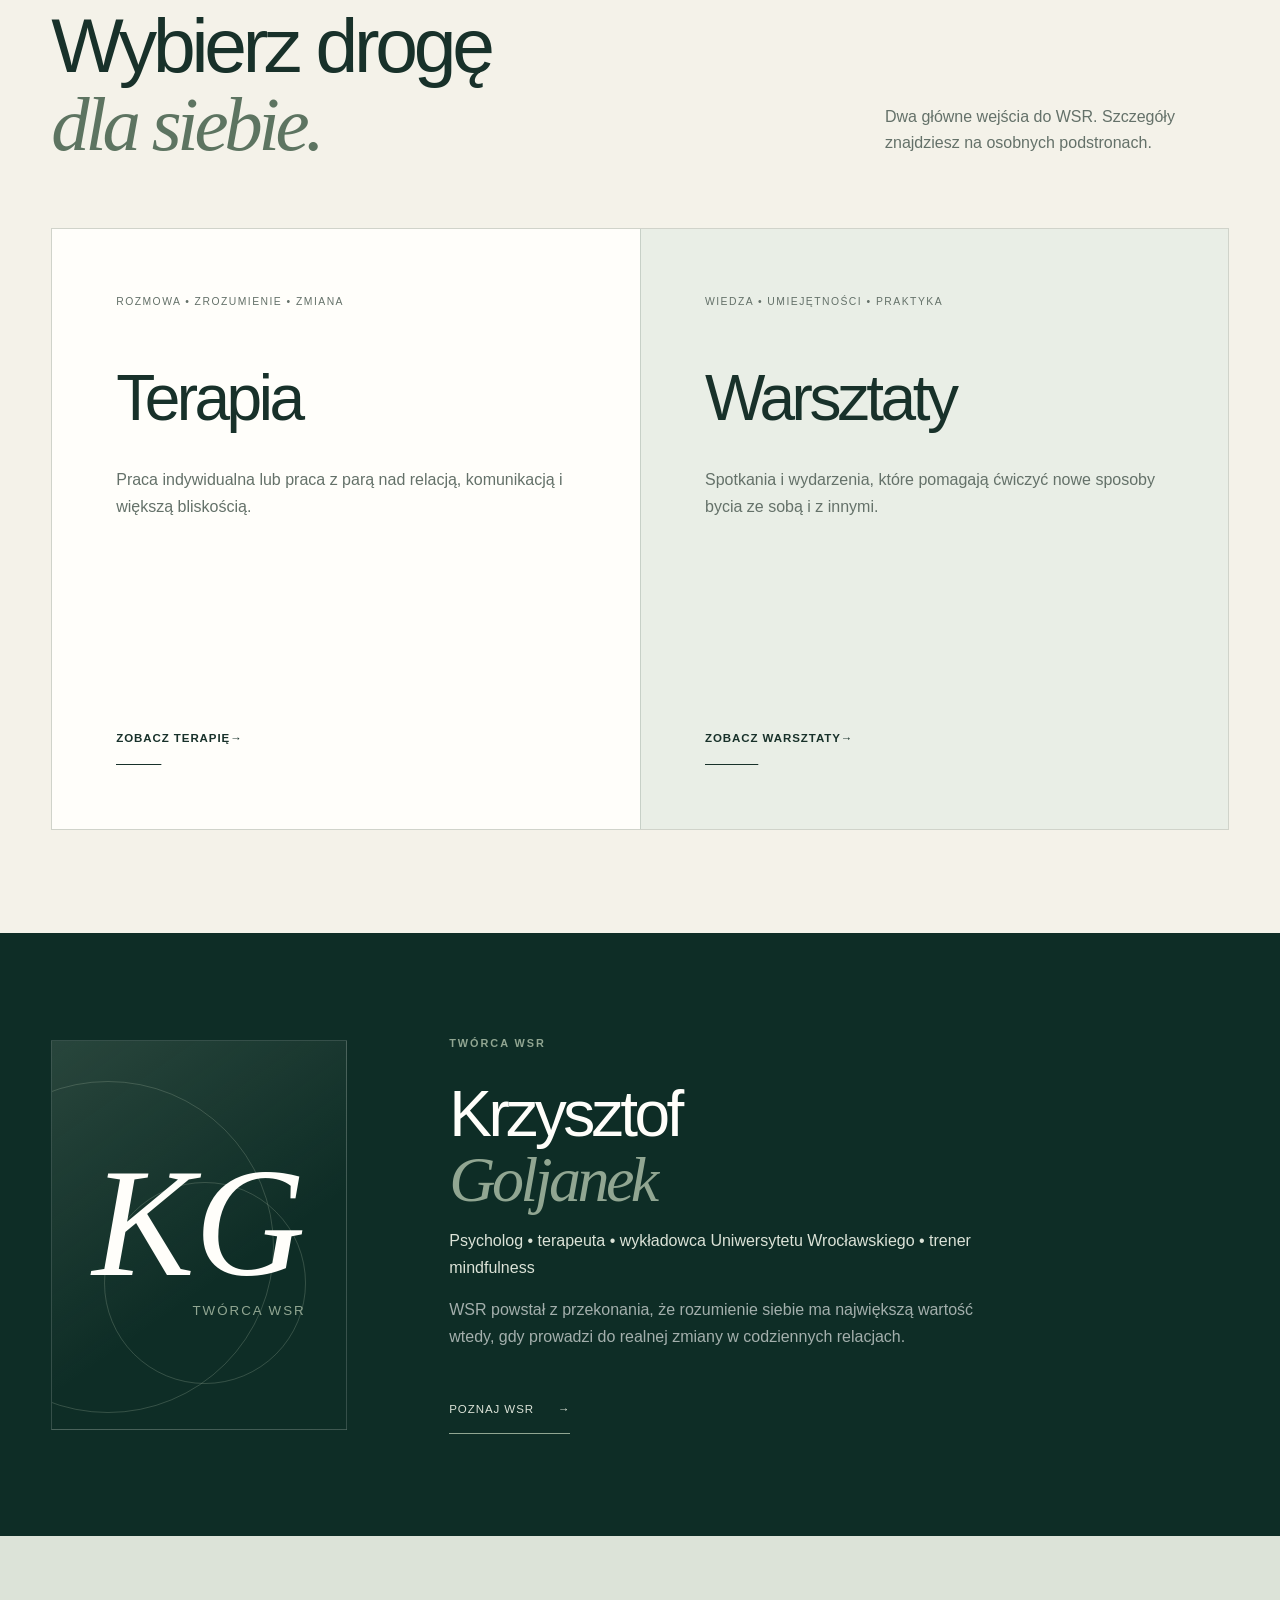
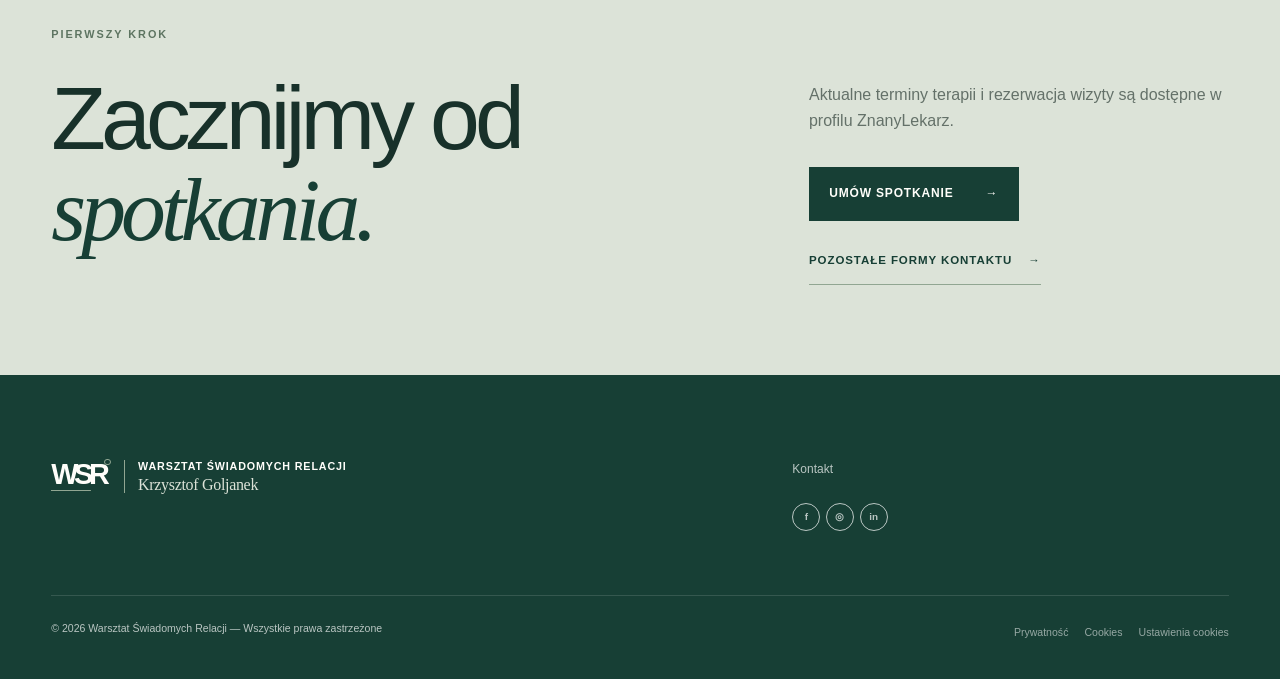
==== commit f11aa5c1: "Implement v2 feedback and add articles section" ====
--- a/index.html
+++ b/index.html
@@ -13,12 +13,12 @@
     <header class="site-header" data-header><div class="container header-inner">
       <a class="brand" href="index.html" aria-label="Warsztat Świadomych Relacji — strona główna"><span class="brand-mark" aria-hidden="true">WSR</span><span class="brand-copy"><span>Warsztat Świadomych Relacji</span><i>Krzysztof Goljanek</i></span></a>
       <button class="menu-toggle" type="button" aria-expanded="false" aria-controls="main-nav"><span class="sr-only">Otwórz menu</span></button>
-      <nav class="main-nav" id="main-nav" aria-label="Główna nawigacja"><a href="index.html">Start</a><details class="nav-dropdown"><summary>Terapia</summary><div class="dropdown-menu"><a href="terapia.html">Przegląd terapii</a><a href="terapia-indywidualna.html">Terapia indywidualna</a><a href="terapia-par.html">Terapia par</a></div></details><a href="warsztaty.html">Warsztaty</a><a href="poznaj-wsr.html">Poznaj WSR</a><a href="kontakt.html">Kontakt</a><a class="nav-booking booking-link" data-booking href="https://www.znanylekarz.pl/krzysztof-goljanek/psycholog/wroclaw">Umów spotkanie <span aria-hidden="true">→</span></a><span class="social-links social-links-menu" aria-label="Media społecznościowe"><a href="https://www.facebook.com/" target="_blank" rel="noopener" aria-label="Facebook">f</a><a href="https://www.instagram.com/" target="_blank" rel="noopener" aria-label="Instagram">◎</a><a href="https://www.linkedin.com/" target="_blank" rel="noopener" aria-label="LinkedIn">in</a></span></nav><span class="social-links social-links-header" aria-label="Media społecznościowe"><a href="https://www.facebook.com/" target="_blank" rel="noopener" aria-label="Facebook">f</a><a href="https://www.instagram.com/" target="_blank" rel="noopener" aria-label="Instagram">◎</a><a href="https://www.linkedin.com/" target="_blank" rel="noopener" aria-label="LinkedIn">in</a></span>
+      <nav class="main-nav" id="main-nav" aria-label="Główna nawigacja"><a href="index.html">Start</a><details class="nav-dropdown"><summary>Terapia</summary><div class="dropdown-menu"><a href="terapia.html">Przegląd terapii</a><a href="terapia-indywidualna.html">Terapia indywidualna</a><a href="terapia-par.html">Terapia par</a></div></details><a href="warsztaty.html">Warsztaty</a><a href="poznaj-wsr.html">Poznaj WSR</a><a href="artykuly.html">Artykuły</a><a href="kontakt.html">Kontakt</a><a class="nav-booking booking-link" data-booking href="https://www.znanylekarz.pl/krzysztof-goljanek/psycholog/wroclaw">Umów spotkanie <span aria-hidden="true">→</span></a><span class="social-links social-links-menu" aria-label="Media społecznościowe"><a href="https://www.facebook.com/" target="_blank" rel="noopener" aria-label="Facebook">f</a><a href="https://www.instagram.com/" target="_blank" rel="noopener" aria-label="Instagram">◎</a><a href="https://www.linkedin.com/" target="_blank" rel="noopener" aria-label="LinkedIn">in</a></span></nav><span class="social-links social-links-header" aria-label="Media społecznościowe"><a href="https://www.facebook.com/" target="_blank" rel="noopener" aria-label="Facebook">f</a><a href="https://www.instagram.com/" target="_blank" rel="noopener" aria-label="Instagram">◎</a><a href="https://www.linkedin.com/" target="_blank" rel="noopener" aria-label="LinkedIn">in</a></span>
     </div></header>
 
     <main id="main">
       <section class="hero hero-home" id="start" aria-labelledby="hero-title"><div class="container hero-grid">
-        <div class="hero-copy"><p class="eyebrow reveal">Warsztat Świadomych Relacji</p><h1 id="hero-title" class="reveal">Relacje<br>w praktyce.<br><em>Budujmy je świadomie.</em></h1><p class="hero-intro reveal">Miejsce poświęcone świadomemu budowaniu, rozwijaniu i dbaniu o relacje — z innymi i ze sobą.</p><div class="hero-actions reveal"><a class="button button-primary" href="terapia.html">Terapia <span aria-hidden="true">→</span></a><a class="button button-ghost" href="warsztaty.html">Warsztaty <span aria-hidden="true">→</span></a></div></div>
+        <div class="hero-copy"><p class="hero-kicker reveal">RELACJE W PRAKTYCE</p><span class="hero-rule reveal" aria-hidden="true"></span><h1 id="hero-title" class="hero-title-refined reveal"><em>Budujmy je świadomie.</em></h1><p class="hero-intro reveal">Miejsce poświęcone świadomemu budowaniu, rozwijaniu i dbaniu o relacje — z innymi i ze sobą.</p><div class="hero-actions reveal"><a class="button button-primary" href="terapia.html">Terapia <span aria-hidden="true">→</span></a><a class="button button-ghost" href="warsztaty.html">Warsztaty <span aria-hidden="true">→</span></a></div></div>
         <figure class="hero-visual reveal"><div class="hero-image-wrap"><img src="assets/images/krzysztof-hero.webp" width="415" height="618" alt="Krzysztof Goljanek wśród zieleni" decoding="async" fetchpriority="high"><span class="image-note">Krzysztof Goljanek</span></div><figcaption>Twórca i główny specjalista Warsztatu Świadomych Relacji.</figcaption></figure>
       </div><a class="scroll-cue" href="#idea" aria-label="Przejdź do idei WSR"><span></span> Poznaj ideę WSR</a></section>
 
--- a/assets/css/styles.css
+++ b/assets/css/styles.css
@@ -108,3 +108,79 @@
 .offer-card:hover .card-cta::after{transform:scaleX(1)}
 .offer-card:focus-visible .card-cta::after{transform:scaleX(1)}
 .offer-card:focus-visible .card-cta span{transform:translateX(.45rem)}
+
+/* Feedback v2 — hero, logo and articles */
+.hero-kicker{margin:0;color:var(--forest);font-size:clamp(1.12rem,1.7vw,1.52rem);font-weight:700;letter-spacing:.16em;line-height:1.15;text-transform:uppercase}
+.hero-rule{display:block;width:min(100%,31rem);height:1px;margin:1.2rem 0 1.45rem;background:var(--forest);transform-origin:left;opacity:.78}
+.hero-title-refined{max-width:780px;margin:0;color:var(--forest);font:400 clamp(3.8rem,6.8vw,7rem)/.96 var(--serif);letter-spacing:-.065em}
+.hero-title-refined em{display:inline;color:var(--forest);font:inherit;letter-spacing:inherit}
+.hero-home{min-height:790px;padding-top:8.8rem;padding-bottom:5rem}
+.hero-home .hero-intro{max-width:500px;margin-top:1.9rem}
+.brand-copy>span{white-space:nowrap}
+.brand-copy i{font-family:"Segoe Print","Bradley Hand","URW Chancery L",cursive;font-style:normal}
+
+.article-list-section{padding-block:clamp(5rem,9vw,8rem)}
+.article-intro{display:grid;grid-template-columns:.65fr 1fr;gap:3rem;align-items:start;margin-bottom:3.5rem}
+.article-intro .section-lead{max-width:560px;margin:0}
+.article-grid{display:grid;grid-template-columns:repeat(3,minmax(0,1fr));gap:1.25rem}
+.article-card{display:flex;min-height:330px;flex-direction:column;padding:clamp(1.5rem,3vw,2.25rem);color:var(--forest);background:var(--white);border:1px solid var(--line);transition:transform .25s ease,box-shadow .25s ease,background .25s ease}
+.article-card:hover{transform:translateY(-5px);box-shadow:0 18px 40px rgba(24,49,42,.1);background:var(--mist)}
+.article-card-kicker{margin:0 0 2.3rem;color:var(--sage-ink);font-size:.64rem;font-weight:700;letter-spacing:.14em;text-transform:uppercase}
+.article-card h2{margin:0 0 1rem;font:500 clamp(1.5rem,2.4vw,2.3rem)/1.03 var(--display);letter-spacing:-.045em}
+.article-card>p:not(.article-card-kicker){margin:0;color:var(--muted);font-size:.86rem;line-height:1.55}
+.article-card-status{margin-top:auto;padding-top:2rem;color:var(--sage-ink);font-size:.68rem;font-weight:700;letter-spacing:.12em;text-transform:uppercase}
+.article-note{padding-block:clamp(5rem,9vw,8rem);background:var(--mist)}
+.article-note-inner{display:grid;grid-template-columns:.4fr 1.6fr;gap:3rem;align-items:start}
+.article-note h2{max-width:760px;margin:0 0 1rem;font:400 clamp(2.5rem,5vw,5rem)/1 var(--display);letter-spacing:-.06em}
+.article-note h2 em{color:var(--forest)}
+.article-note p:not(.section-index){max-width:560px;color:var(--muted)}
+.article-note .inline-link{margin-top:1rem}
+
+@media(min-width:1061px){.brand-copy>span{font-size:.67rem;letter-spacing:.08em}}
+@media(max-width:800px){
+  .hero-home{min-height:auto;padding-top:7.5rem;padding-bottom:4.5rem}
+  .hero-kicker{font-size:.92rem;letter-spacing:.12em}
+  .hero-rule{width:min(100%,19rem);margin-block:1rem 1.2rem}
+  .hero-title-refined{font-size:clamp(3.15rem,13vw,5.2rem);letter-spacing:-.07em}
+  .brand-copy>span{white-space:normal}
+  .article-intro,.article-grid,.article-note-inner{grid-template-columns:1fr}
+  .article-intro{gap:1rem;margin-bottom:2rem}
+  .article-grid{gap:1rem}
+  .article-card{min-height:285px}
+}
+
+.logo-board-page{background:var(--paper)}
+.logo-board{padding:clamp(8rem,13vw,12rem) 0 6rem}
+.logo-board .page-title{margin-bottom:1.2rem}
+.logo-board .page-lead{max-width:660px;margin-bottom:4rem}
+.logo-proposals{display:grid;grid-template-columns:repeat(2,minmax(0,1fr));gap:1rem;margin-bottom:3rem}
+.logo-proposal{min-height:190px;padding:1.6rem;display:flex;flex-direction:column;justify-content:space-between;border:1px solid var(--line);transition:transform .25s ease,box-shadow .25s ease}
+.logo-proposal:hover{transform:translateY(-4px);box-shadow:0 16px 35px rgba(24,49,42,.1)}
+.logo-proposal-light{background:var(--white)}
+.logo-proposal-sage{background:var(--mist)}
+.logo-proposal-label{margin:0;color:var(--sage-ink);font-size:.62rem;font-weight:700;letter-spacing:.13em;text-transform:uppercase}
+.logo-lockup{display:flex;align-items:center;gap:1rem;color:var(--forest)}
+.logo-proposal-mark{position:relative;display:inline-flex;align-items:center;justify-content:center;width:4.7rem;height:3rem;font:800 2.15rem/.8 var(--sans);letter-spacing:-.17em}
+.logo-proposal-mark::before{content:"";position:absolute;right:.1rem;bottom:.1rem;left:.05rem;height:1px;background:var(--sage-ink);transform:scaleX(.74);transform-origin:left}
+.logo-proposal-mark::after{content:"";position:absolute;top:-.15rem;right:-.05rem;width:.4rem;height:.4rem;border:1px solid var(--sage-ink);border-radius:50%}
+.logo-proposal-divider{width:1px;height:2.9rem;background:var(--sage-ink)}
+.logo-proposal-copy{display:grid;gap:.32rem;min-width:0}
+.logo-proposal-copy strong{font-size:.72rem;letter-spacing:.085em;line-height:1.2;text-transform:uppercase;white-space:nowrap}
+.logo-proposal-copy i{color:var(--sage-ink);font:400 1.05rem/1 "Segoe Print","Bradley Hand","URW Chancery L",cursive}
+.logo-lockup-11b .logo-proposal-mark{width:4.2rem;font-size:1.9rem}
+.logo-lockup-11b .logo-proposal-divider{height:2.4rem}
+.logo-lockup-11b .logo-proposal-mark::before{transform:scaleX(1)}
+.logo-lockup-11c .logo-proposal-mark{width:4.4rem;border:1px solid var(--sage-ink);border-right-color:transparent;border-radius:50% 0 0 50%;font-size:1.8rem;letter-spacing:-.2em}
+.logo-lockup-11c .logo-proposal-mark::before{right:.35rem;left:.2rem;transform:scaleX(.5)}
+.logo-lockup-11c .logo-proposal-mark::after{display:none}
+.logo-lockup-12a .logo-proposal-mark{width:4.6rem;height:3.6rem;border:1px solid var(--sage-ink);border-bottom-color:transparent;border-radius:50%;font-size:1.9rem}
+.logo-lockup-12a .logo-proposal-mark::before{bottom:.5rem;left:.45rem;transform:scaleX(.72)}
+.logo-lockup-12a .logo-proposal-mark::after{top:.05rem;right:.22rem}
+.logo-lockup-12b .logo-proposal-mark{width:4.6rem;height:3.6rem;border:1px solid var(--sage-ink);border-radius:50%;font-size:1.9rem}
+.logo-lockup-12b .logo-proposal-mark::before{right:.5rem;bottom:-.15rem;left:.5rem;background:var(--mist);border:1px solid var(--sage-ink);transform:scaleX(.7)}
+.logo-lockup-12b .logo-proposal-mark::after{top:-.3rem;right:.5rem;width:.55rem;height:.55rem;background:var(--mist)}
+.logo-lockup-12c{gap:1.2rem}
+.logo-lockup-12c .logo-proposal-mark{width:3.6rem;height:3.6rem;border:1px solid var(--forest);border-radius:50%;font-size:1.55rem;letter-spacing:-.18em}
+.logo-lockup-12c .logo-proposal-mark::before{right:.72rem;bottom:.4rem;left:.72rem;background:var(--forest);transform:scaleX(1)}
+.logo-lockup-12c .logo-proposal-mark::after{display:none}
+@media(max-width:800px){.logo-board{padding-top:7.5rem}.logo-proposals{grid-template-columns:1fr;gap:.85rem}.logo-proposal{min-height:170px;padding:1.35rem}.logo-proposal-copy strong{white-space:normal;font-size:.66rem}.logo-lockup{gap:.75rem}.logo-proposal-mark{flex:0 0 4rem}.logo-proposal-divider{height:2.5rem}}
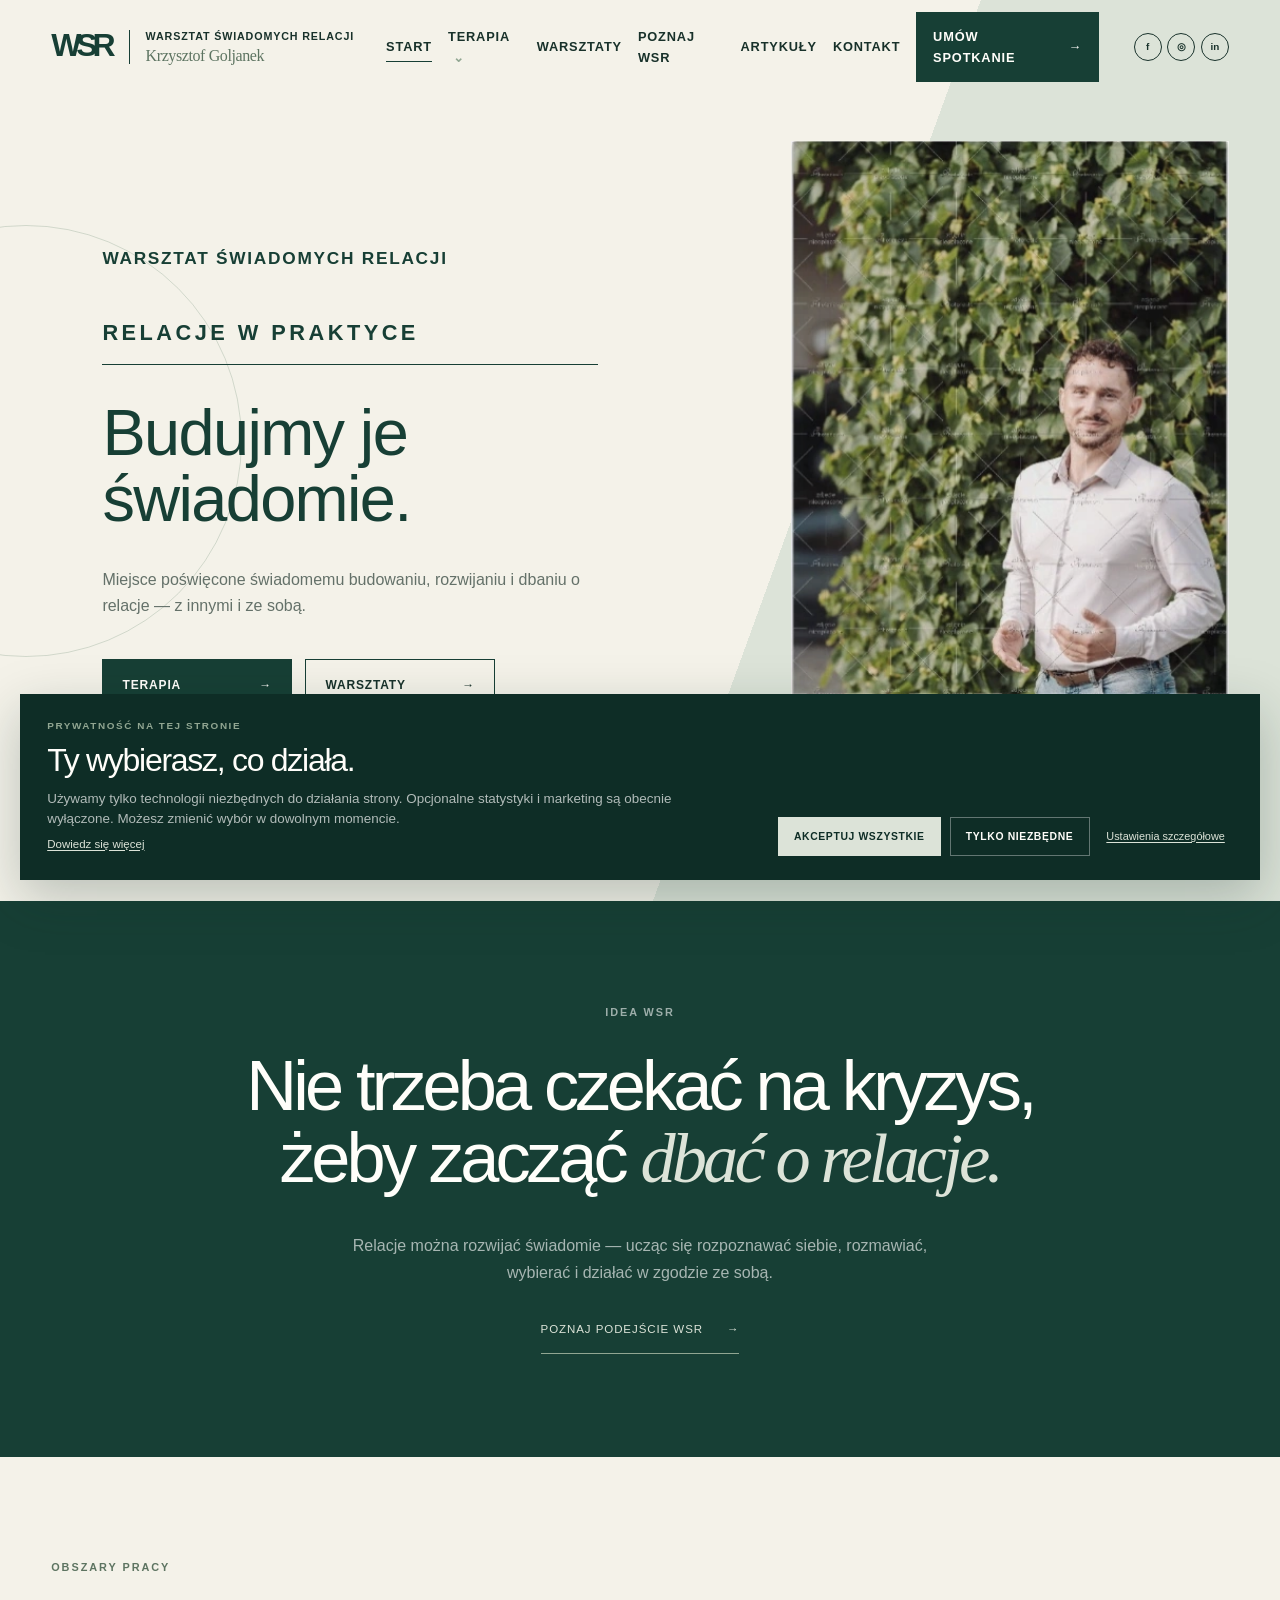
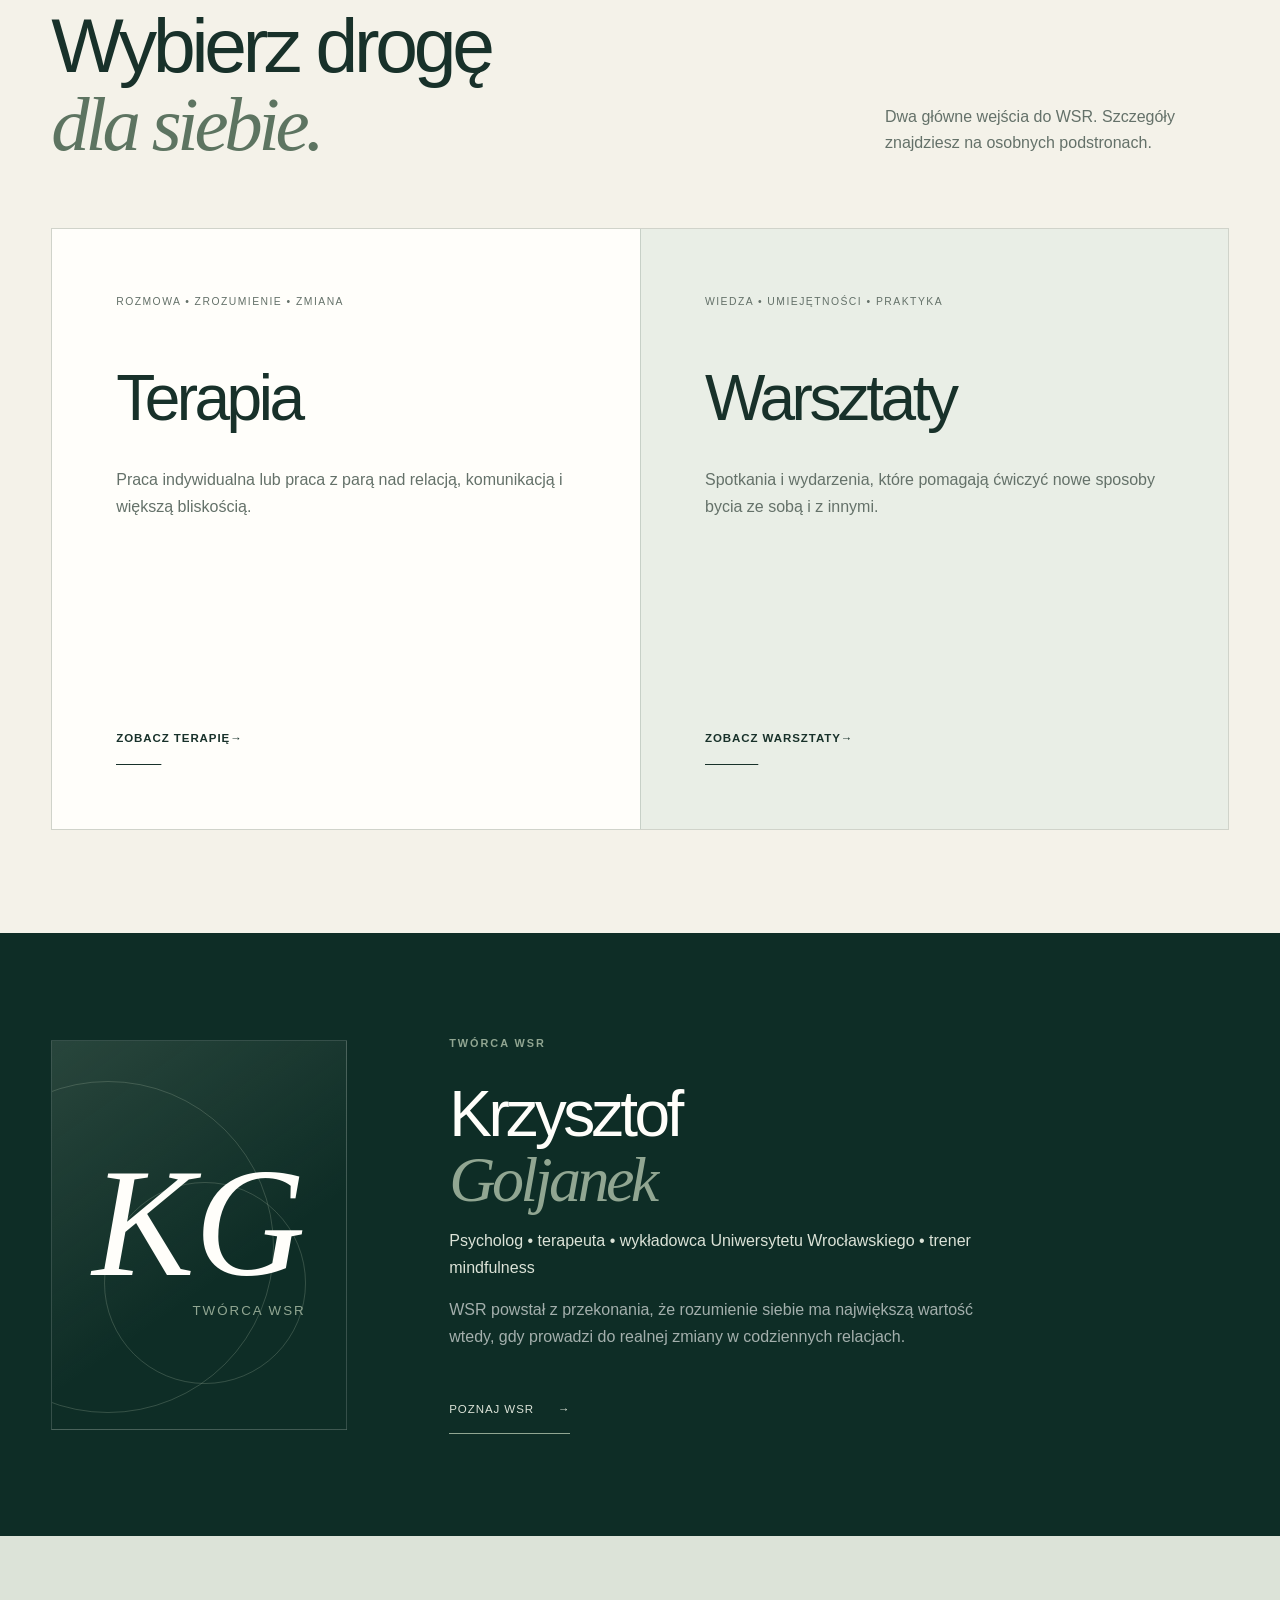
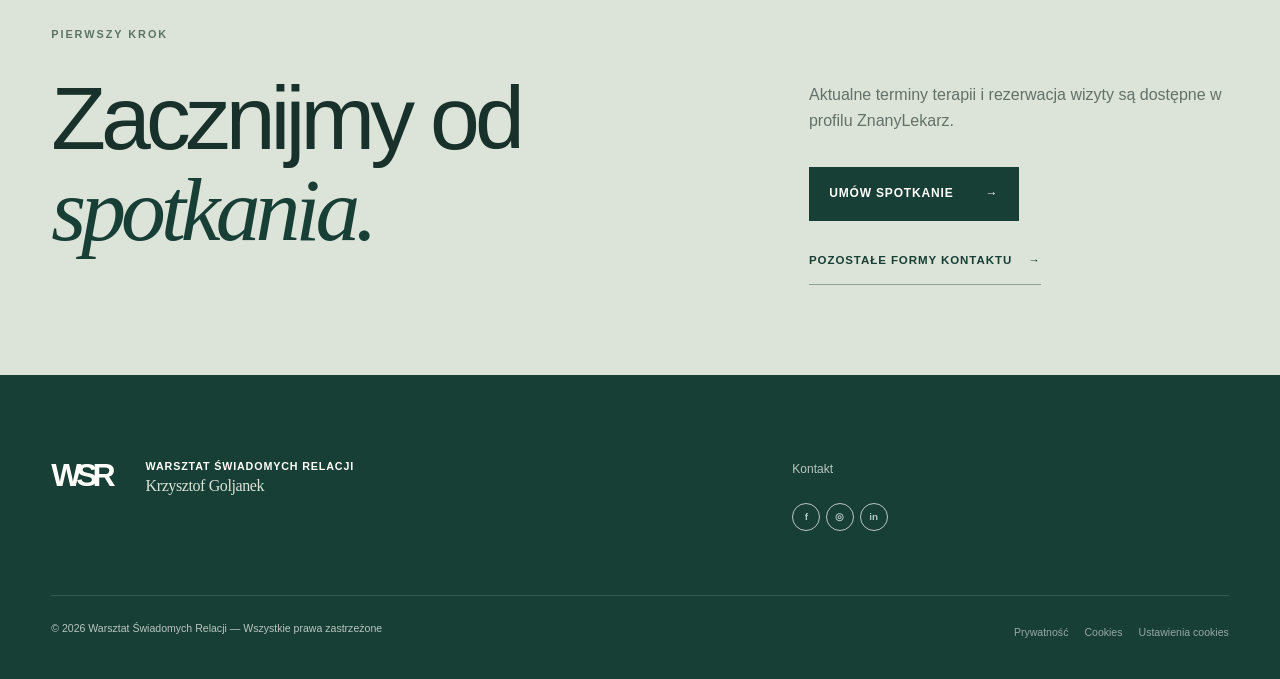
==== commit d839fafe: "Restore hero brand text and refine production logo" ====
--- a/index.html
+++ b/index.html
@@ -18,7 +18,7 @@
 
     <main id="main">
       <section class="hero hero-home" id="start" aria-labelledby="hero-title"><div class="container hero-grid">
-        <div class="hero-copy"><p class="hero-kicker reveal">RELACJE W PRAKTYCE</p><span class="hero-rule reveal" aria-hidden="true"></span><h1 id="hero-title" class="hero-title-refined reveal"><em>Budujmy je świadomie.</em></h1><p class="hero-intro reveal">Miejsce poświęcone świadomemu budowaniu, rozwijaniu i dbaniu o relacje — z innymi i ze sobą.</p><div class="hero-actions reveal"><a class="button button-primary" href="terapia.html">Terapia <span aria-hidden="true">→</span></a><a class="button button-ghost" href="warsztaty.html">Warsztaty <span aria-hidden="true">→</span></a></div></div>
+        <div class="hero-copy"><p class="hero-brandline reveal">Warsztat Świadomych Relacji</p><p class="hero-kicker reveal">RELACJE W PRAKTYCE</p><span class="hero-rule reveal" aria-hidden="true"></span><h1 id="hero-title" class="hero-title-refined reveal"><em>Budujmy je świadomie.</em></h1><p class="hero-intro reveal">Miejsce poświęcone świadomemu budowaniu, rozwijaniu i dbaniu o relacje — z innymi i ze sobą.</p><div class="hero-actions reveal"><a class="button button-primary" href="terapia.html">Terapia <span aria-hidden="true">→</span></a><a class="button button-ghost" href="warsztaty.html">Warsztaty <span aria-hidden="true">→</span></a></div></div>
         <figure class="hero-visual reveal"><div class="hero-image-wrap"><img src="assets/images/krzysztof-hero.webp" width="415" height="618" alt="Krzysztof Goljanek wśród zieleni" decoding="async" fetchpriority="high"><span class="image-note">Krzysztof Goljanek</span></div><figcaption>Twórca i główny specjalista Warsztatu Świadomych Relacji.</figcaption></figure>
       </div><a class="scroll-cue" href="#idea" aria-label="Przejdź do idei WSR"><span></span> Poznaj ideę WSR</a></section>
 
--- a/assets/css/styles.css
+++ b/assets/css/styles.css
@@ -111,6 +111,7 @@
 
 /* Feedback v2 — hero, logo and articles */
 .hero-kicker{margin:0;color:var(--forest);font-size:clamp(1.12rem,1.7vw,1.52rem);font-weight:700;letter-spacing:.16em;line-height:1.15;text-transform:uppercase}
+.hero-brandline{margin:0 0 clamp(2.1rem,4vw,3.6rem);color:var(--forest);font:700 clamp(1rem,1.35vw,1.28rem)/1.15 var(--display);letter-spacing:.1em;text-transform:uppercase}
 .hero-rule{display:block;width:min(100%,31rem);height:1px;margin:1.2rem 0 1.45rem;background:var(--forest);transform-origin:left;opacity:.78}
 .hero-title-refined{max-width:780px;margin:0;color:var(--forest);font:400 clamp(3.8rem,6.8vw,7rem)/.96 var(--serif);letter-spacing:-.065em}
 .hero-title-refined em{display:inline;color:var(--forest);font:inherit;letter-spacing:inherit}
@@ -118,6 +119,14 @@
 .hero-home .hero-intro{max-width:500px;margin-top:1.9rem}
 .brand-copy>span{white-space:nowrap}
 .brand-copy i{font-family:"Segoe Print","Bradley Hand","URW Chancery L",cursive;font-style:normal}
+
+/* Production mark follows the selected #11 direction: a clean WSR monogram,
+   vertical divider, one-line name and handwritten signature. */
+.brand-mark{font-family:var(--sans);font-size:2rem;font-weight:800;letter-spacing:-.16em}
+.brand-mark::before,.brand-mark::after{display:none}
+.brand-copy{padding-left:1rem;border-left-color:var(--forest)}
+.brand-copy>span{font-size:.64rem;font-weight:800;letter-spacing:.105em}
+.brand-copy i{margin-top:.32rem;color:var(--sage-ink);font-size:1rem;letter-spacing:-.025em}
 
 .article-list-section{padding-block:clamp(5rem,9vw,8rem)}
 .article-intro{display:grid;grid-template-columns:.65fr 1fr;gap:3rem;align-items:start;margin-bottom:3.5rem}
@@ -140,9 +149,12 @@
 @media(max-width:800px){
   .hero-home{min-height:auto;padding-top:7.5rem;padding-bottom:4.5rem}
   .hero-kicker{font-size:.92rem;letter-spacing:.12em}
+  .hero-brandline{margin-bottom:2rem;font-size:.82rem;letter-spacing:.08em}
   .hero-rule{width:min(100%,19rem);margin-block:1rem 1.2rem}
   .hero-title-refined{font-size:clamp(3.15rem,13vw,5.2rem);letter-spacing:-.07em}
-  .brand-copy>span{white-space:normal}
+  .brand-copy>span{max-width:170px;white-space:normal;font-size:.55rem;letter-spacing:.06em}
+  .brand-mark{font-size:1.8rem}
+  .brand-copy{padding-left:.75rem;border-left-color:var(--sage)}
   .article-intro,.article-grid,.article-note-inner{grid-template-columns:1fr}
   .article-intro{gap:1rem;margin-bottom:2rem}
   .article-grid{gap:1rem}
